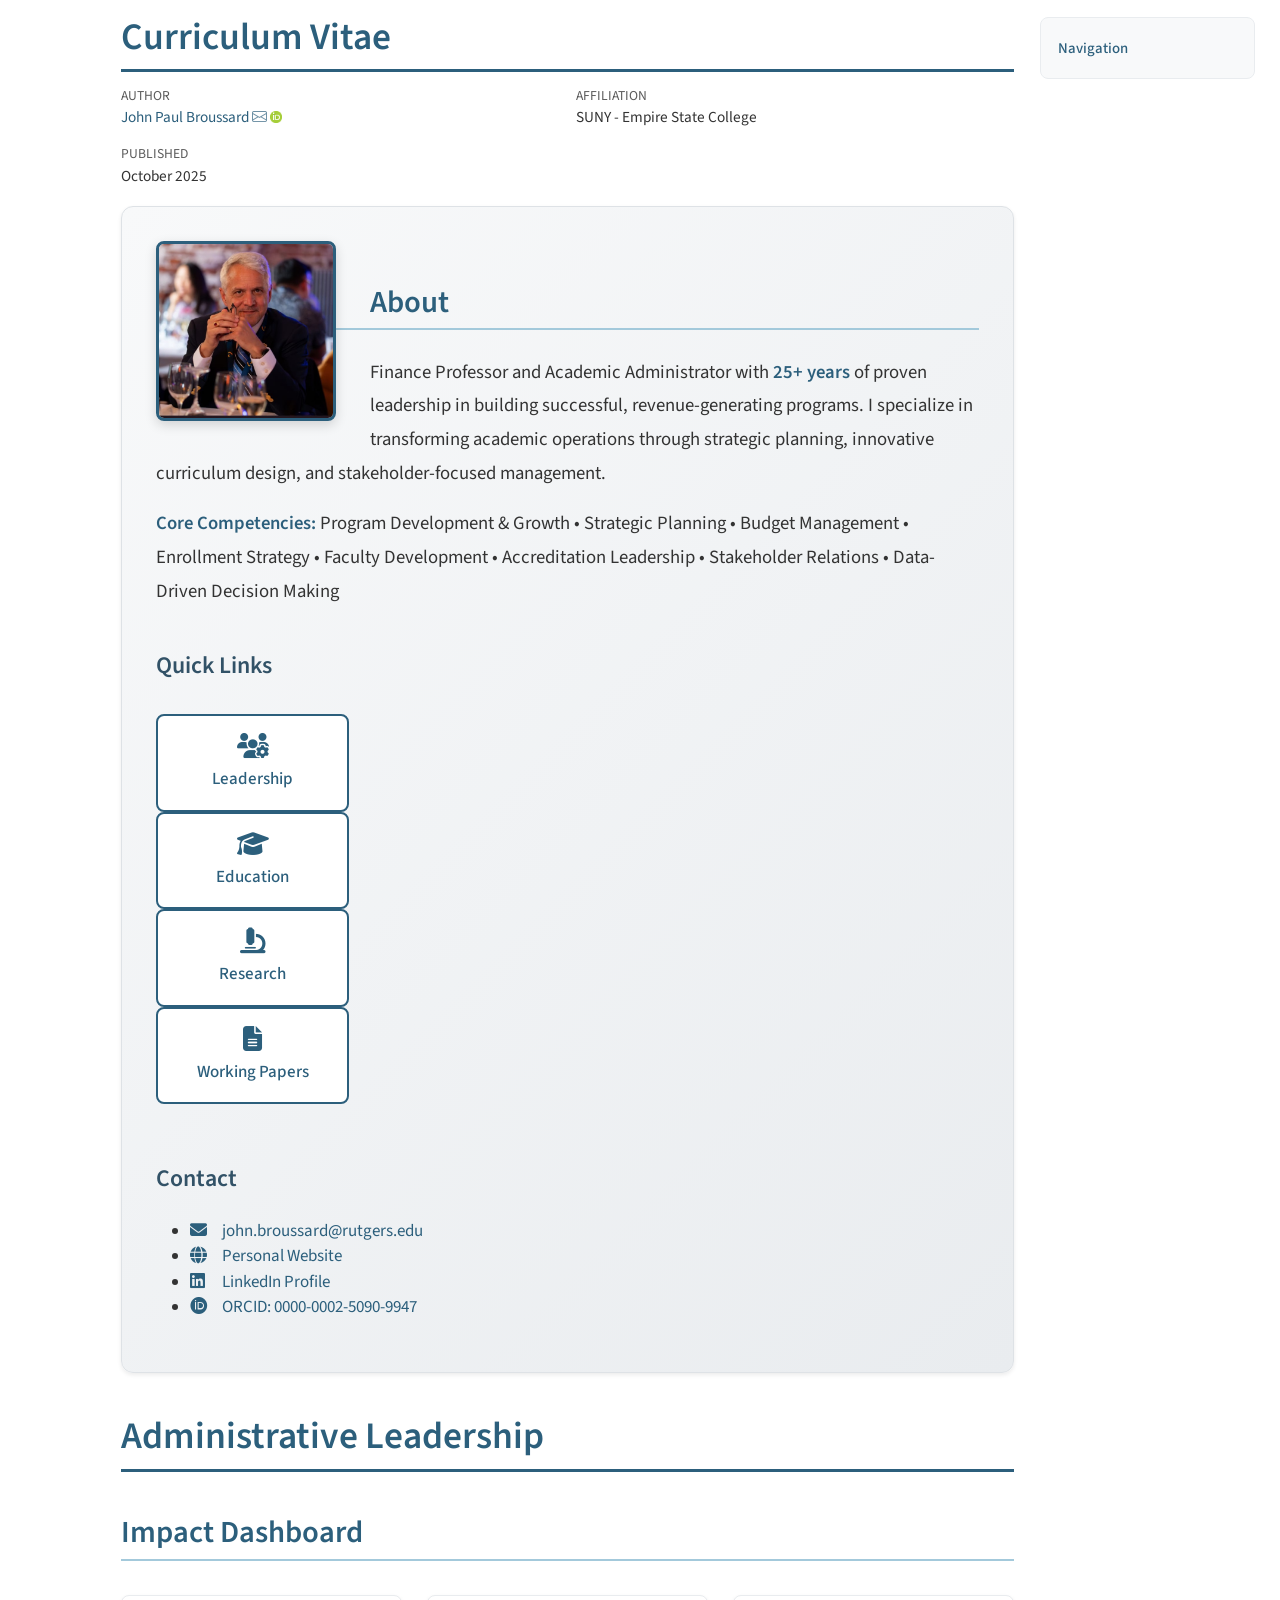
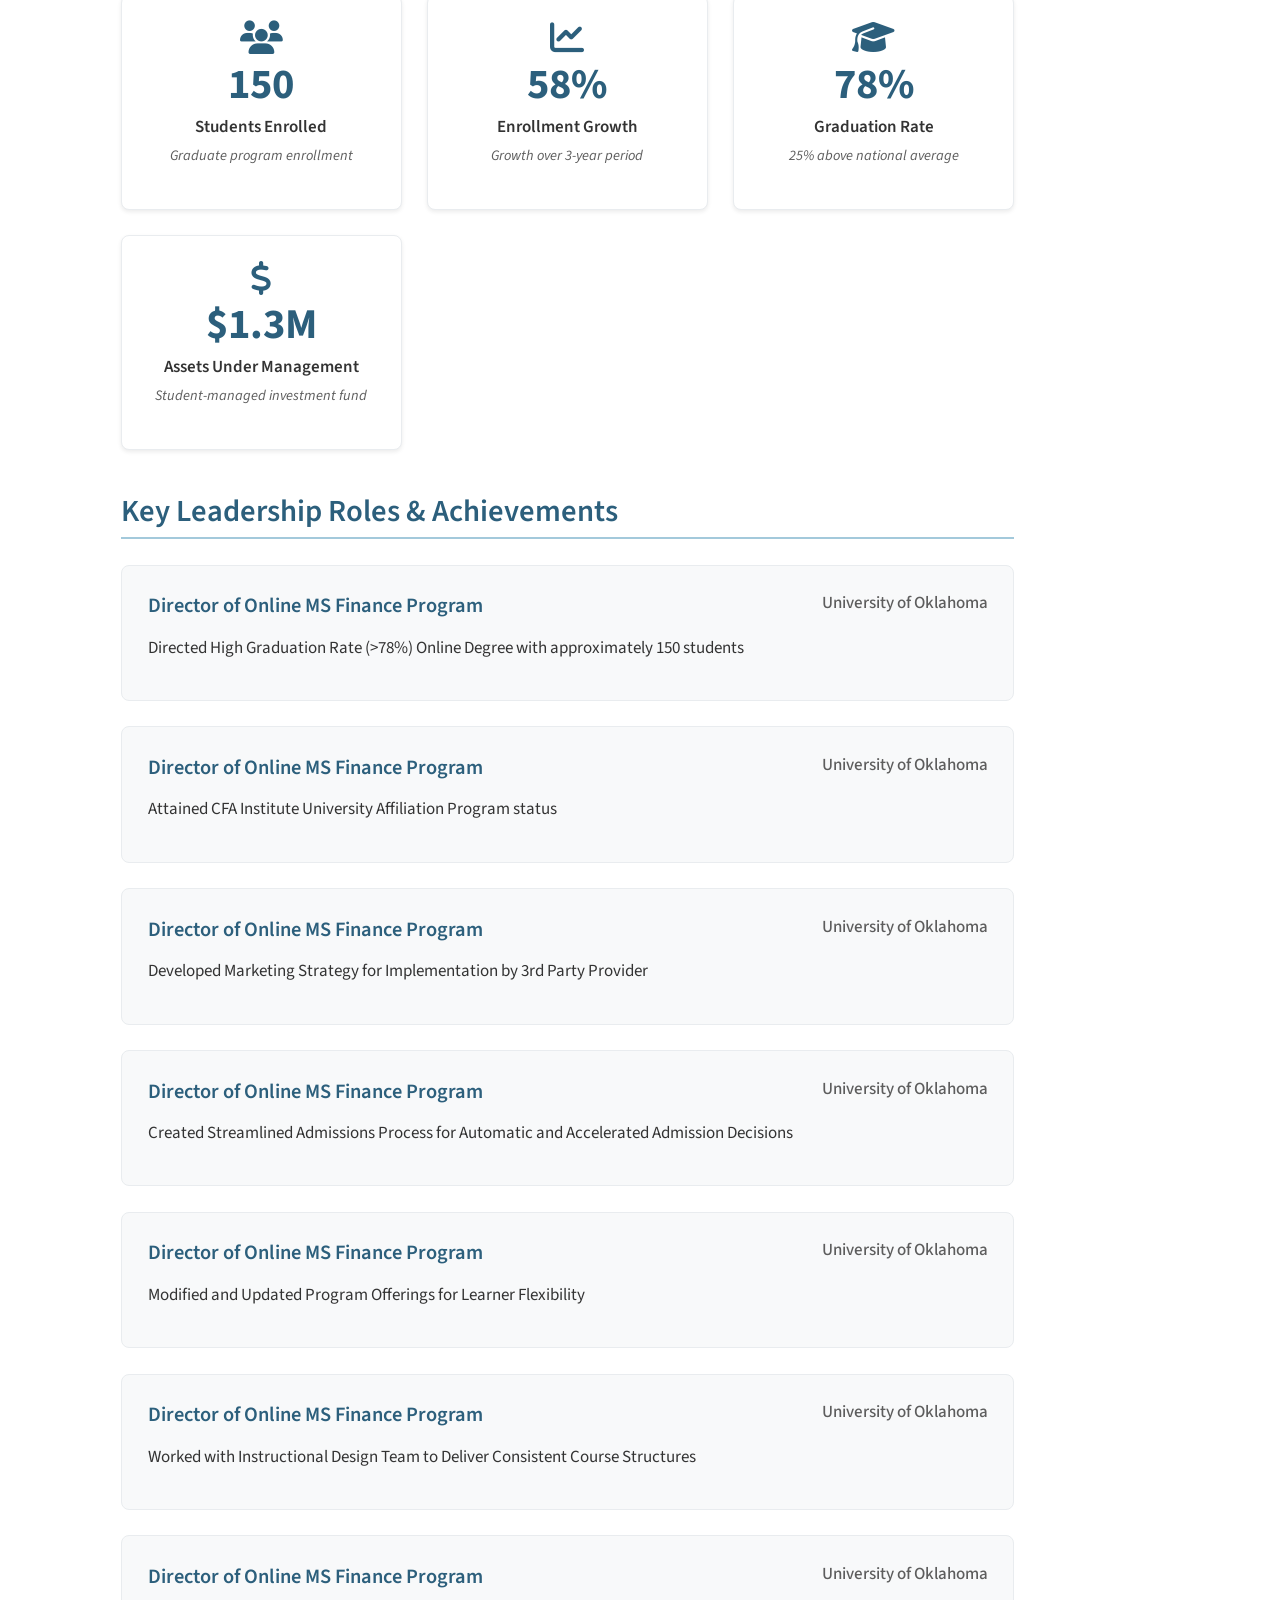
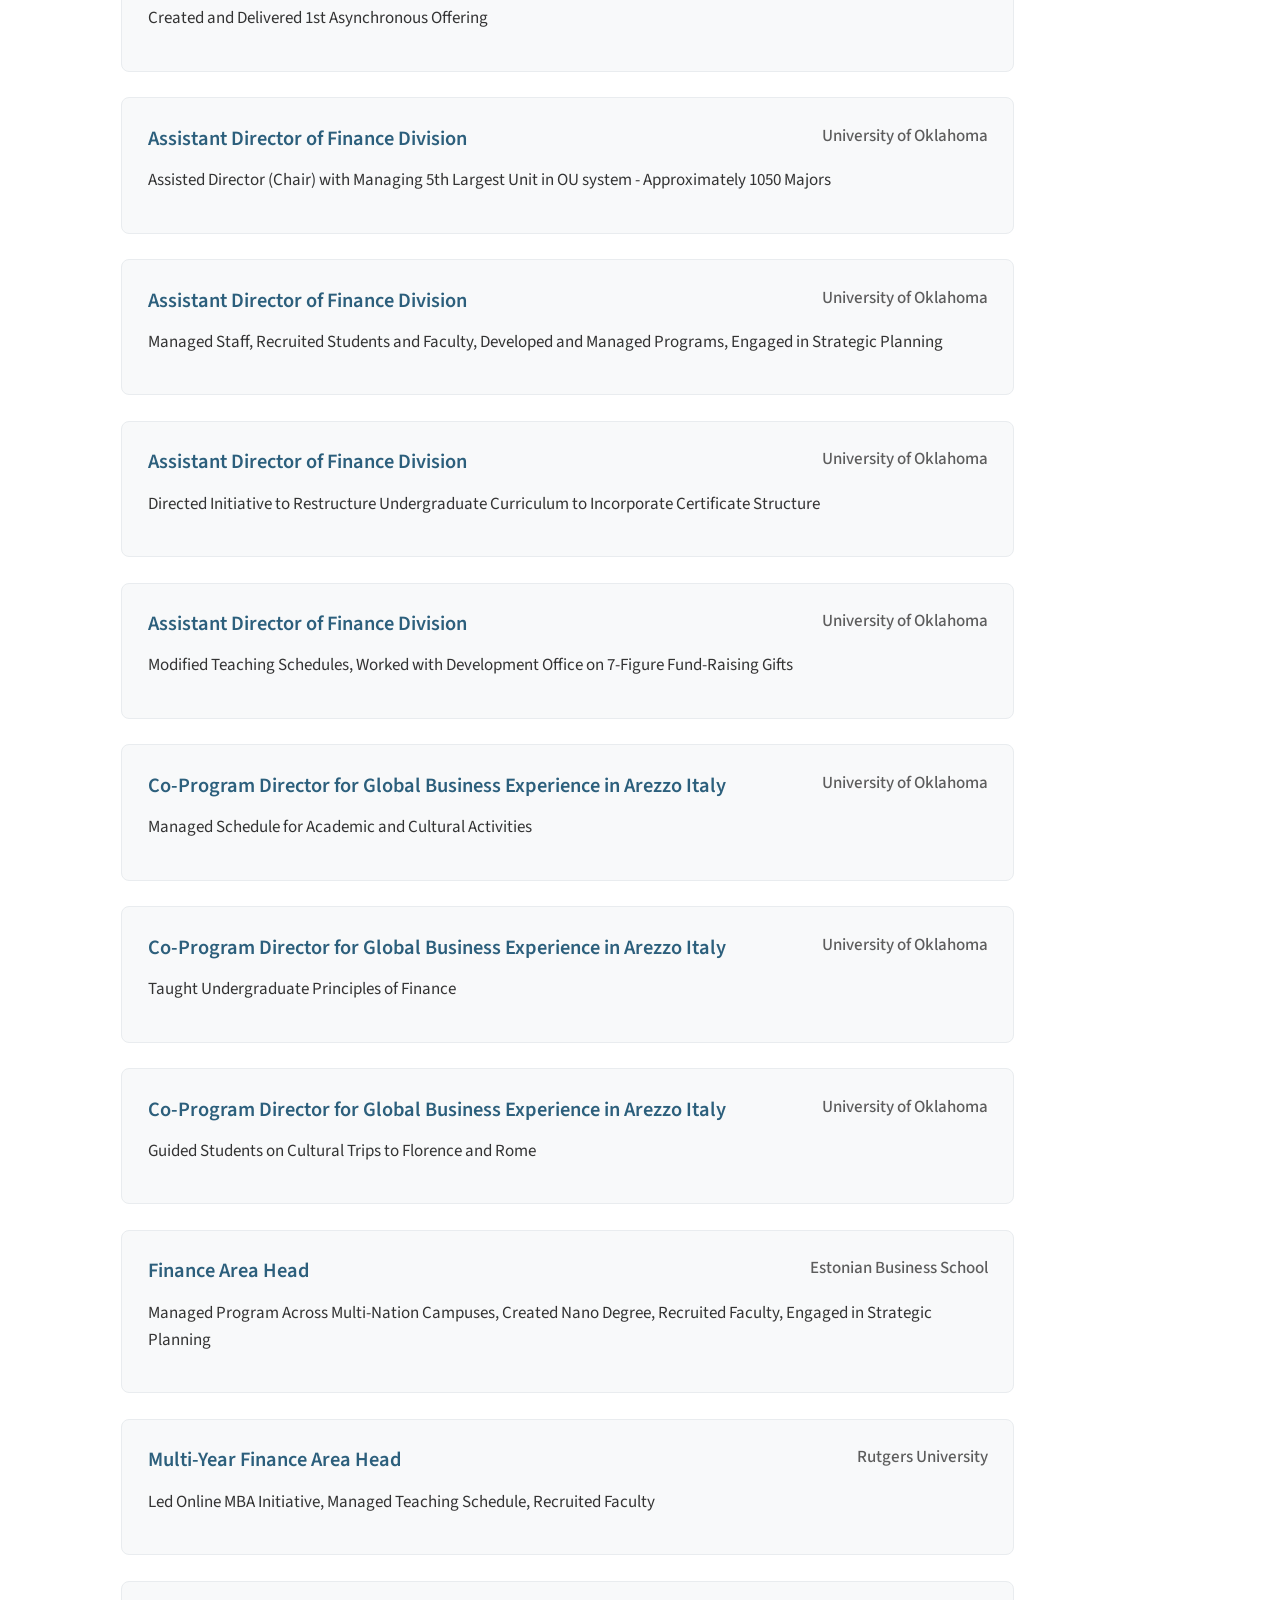
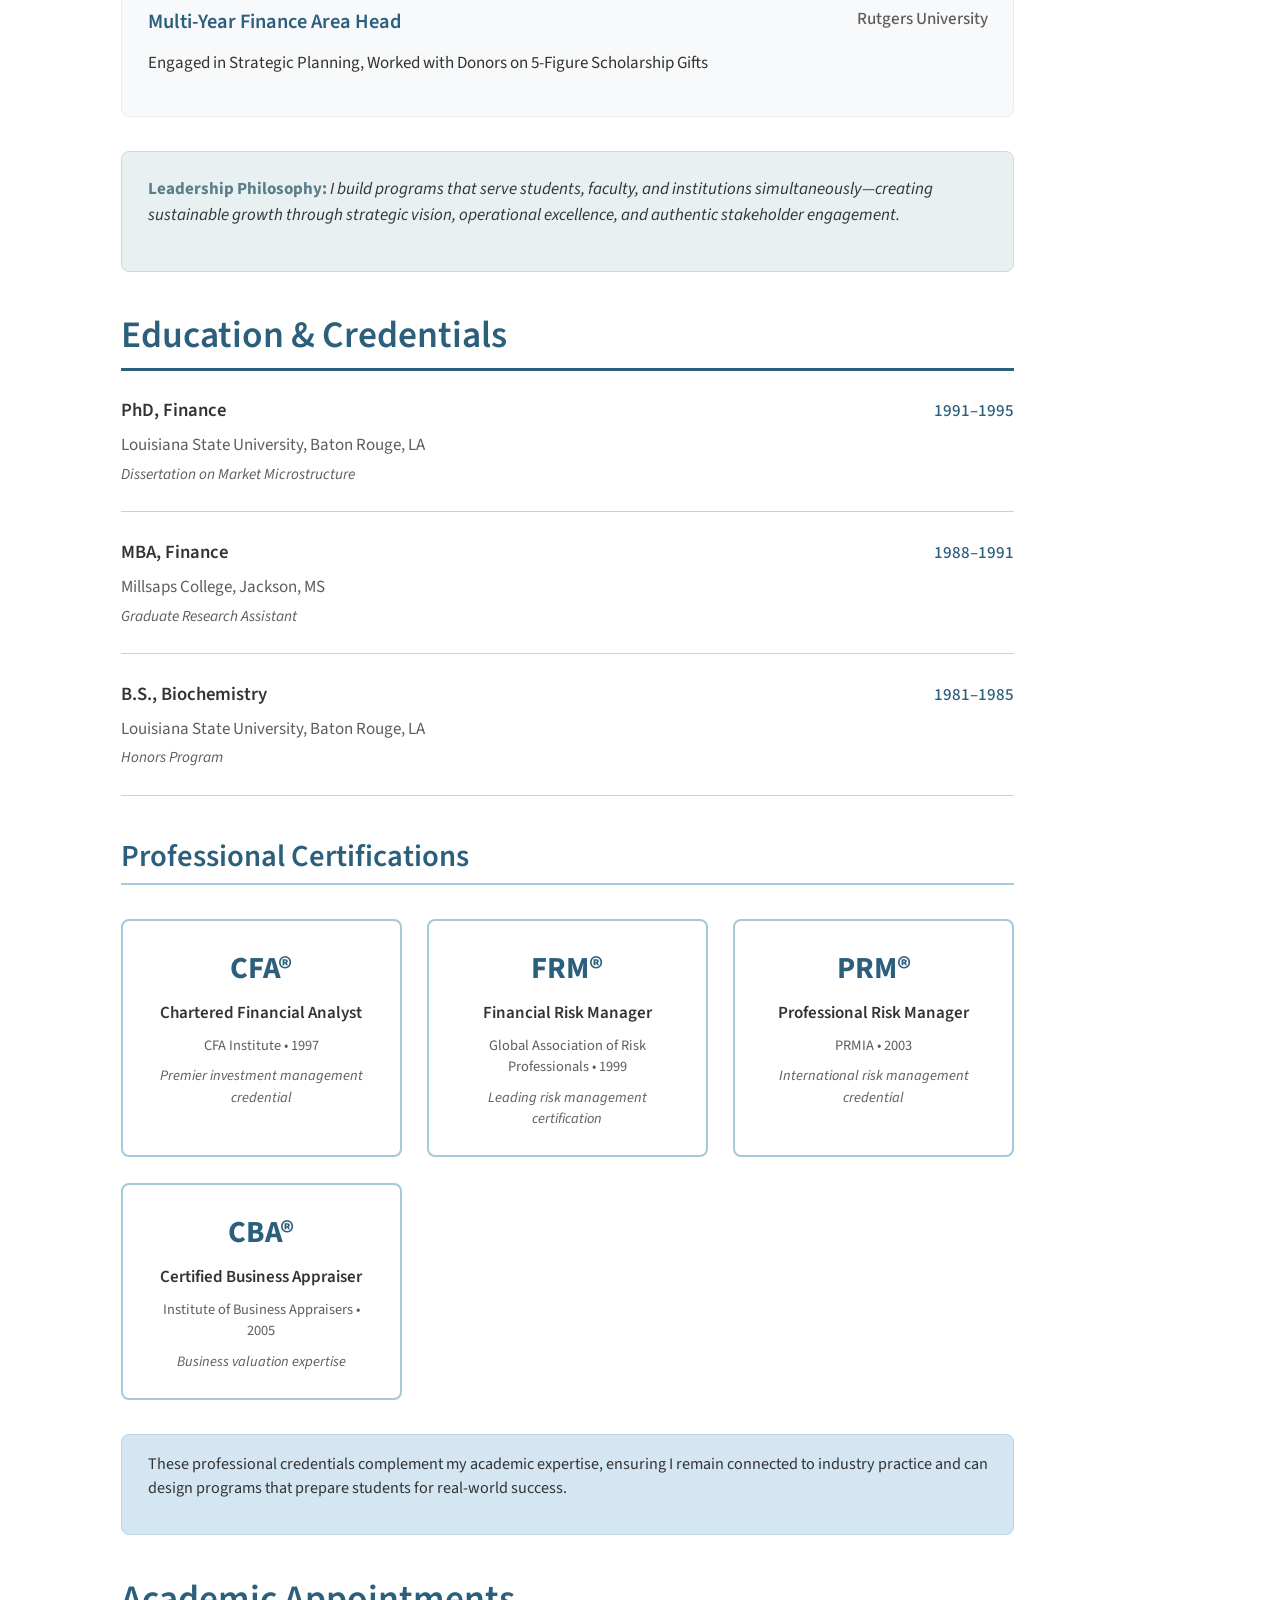
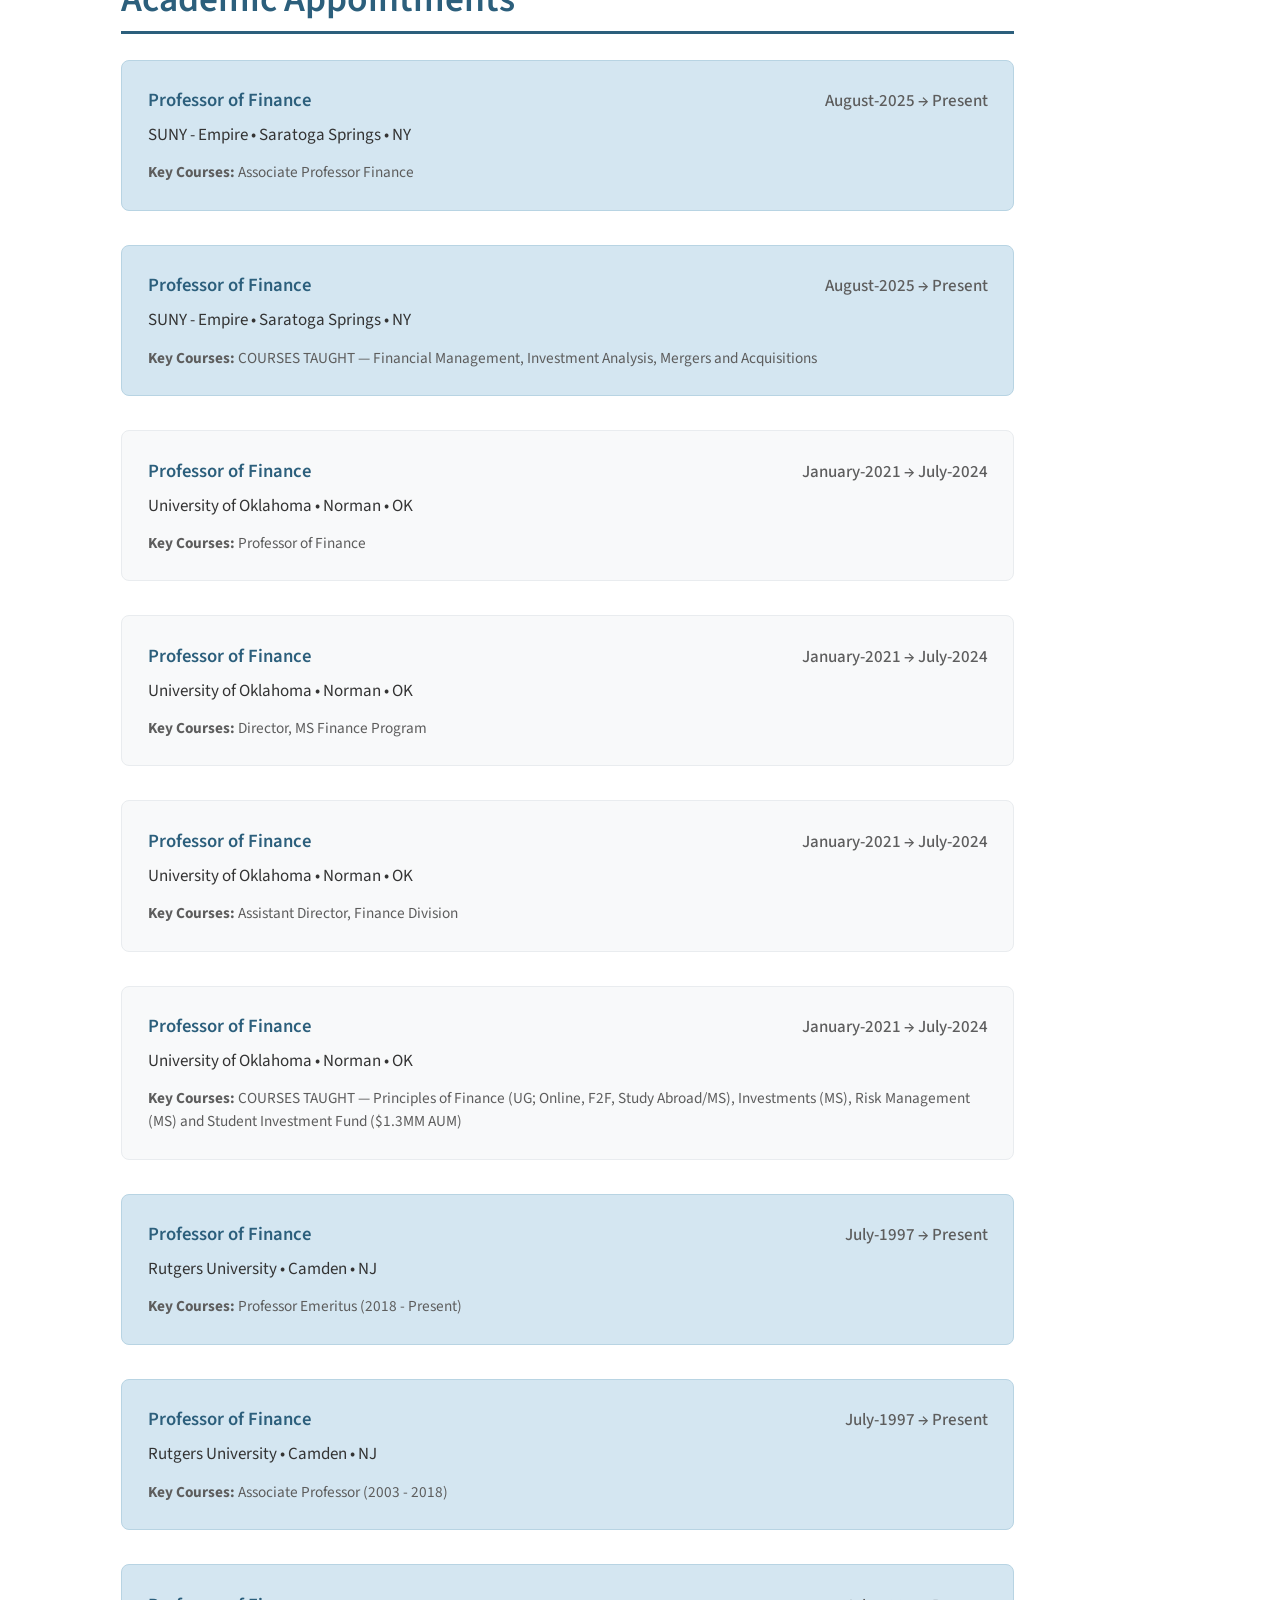
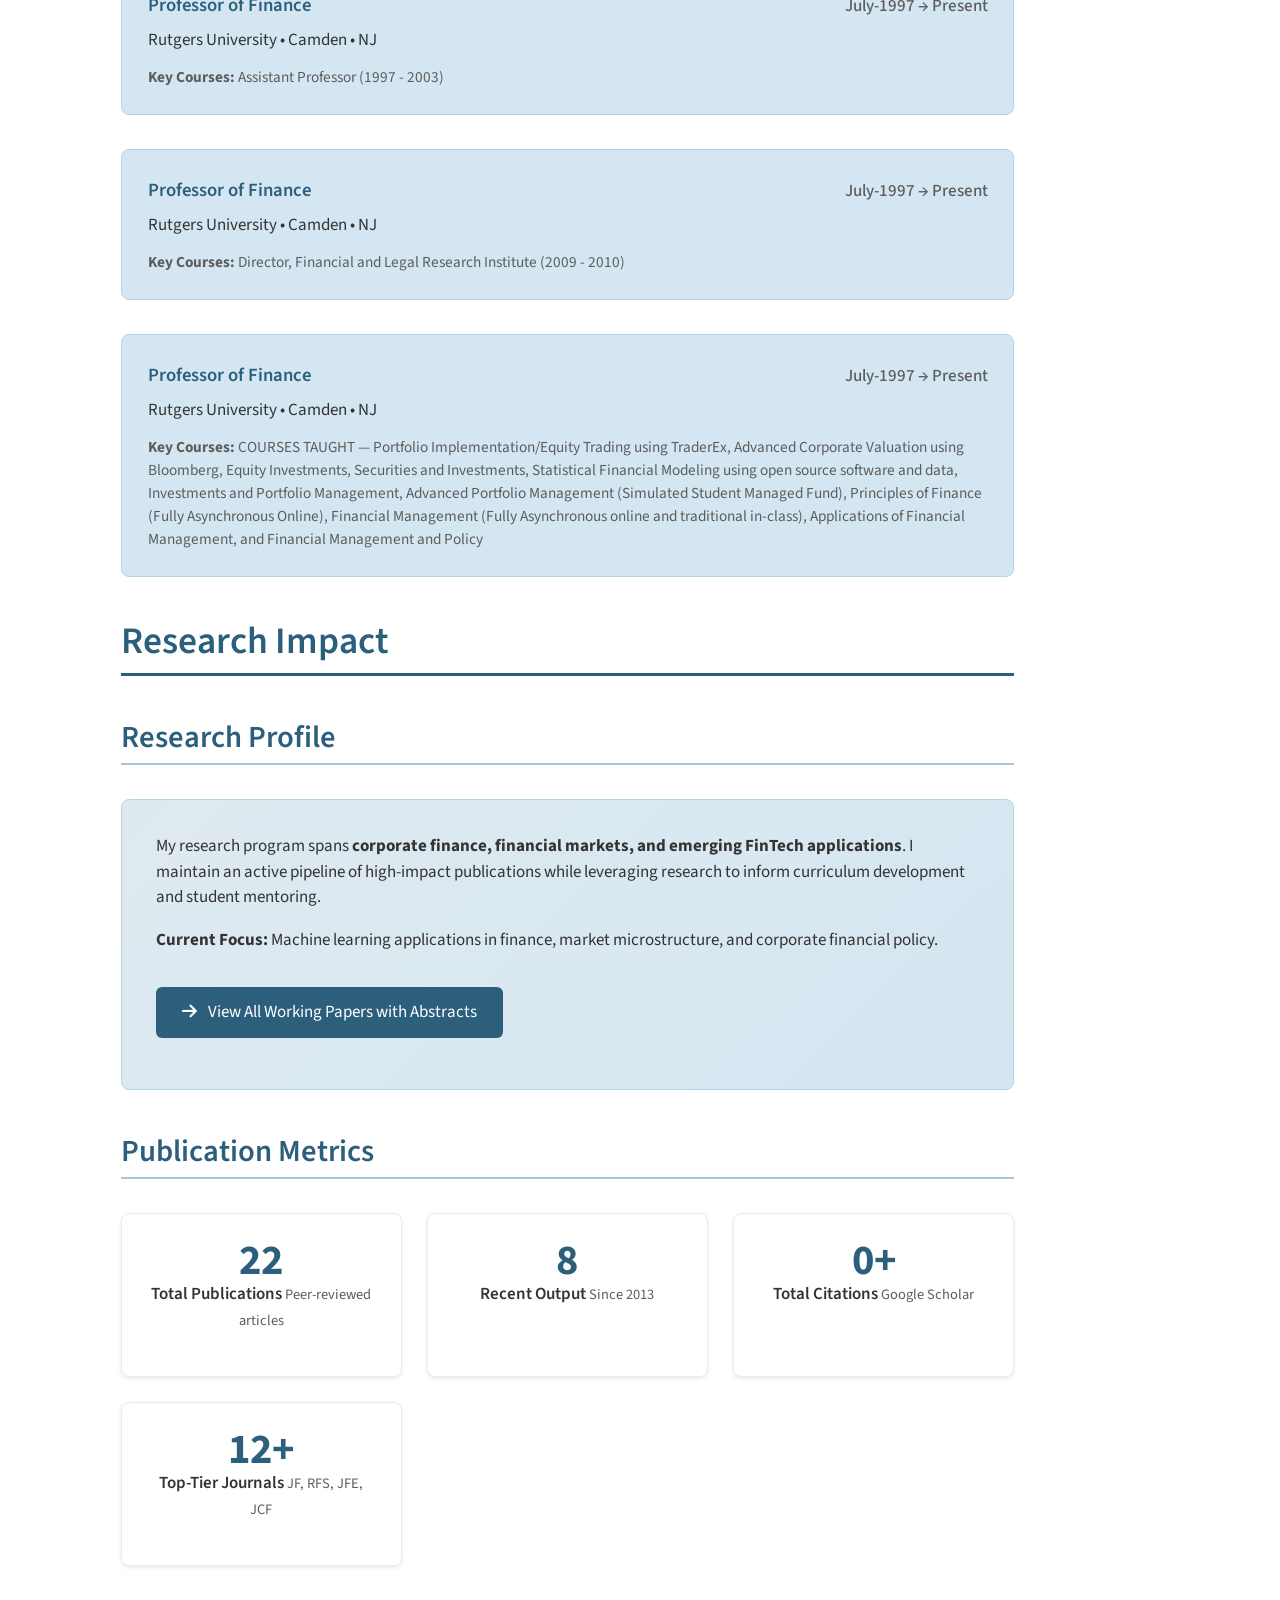
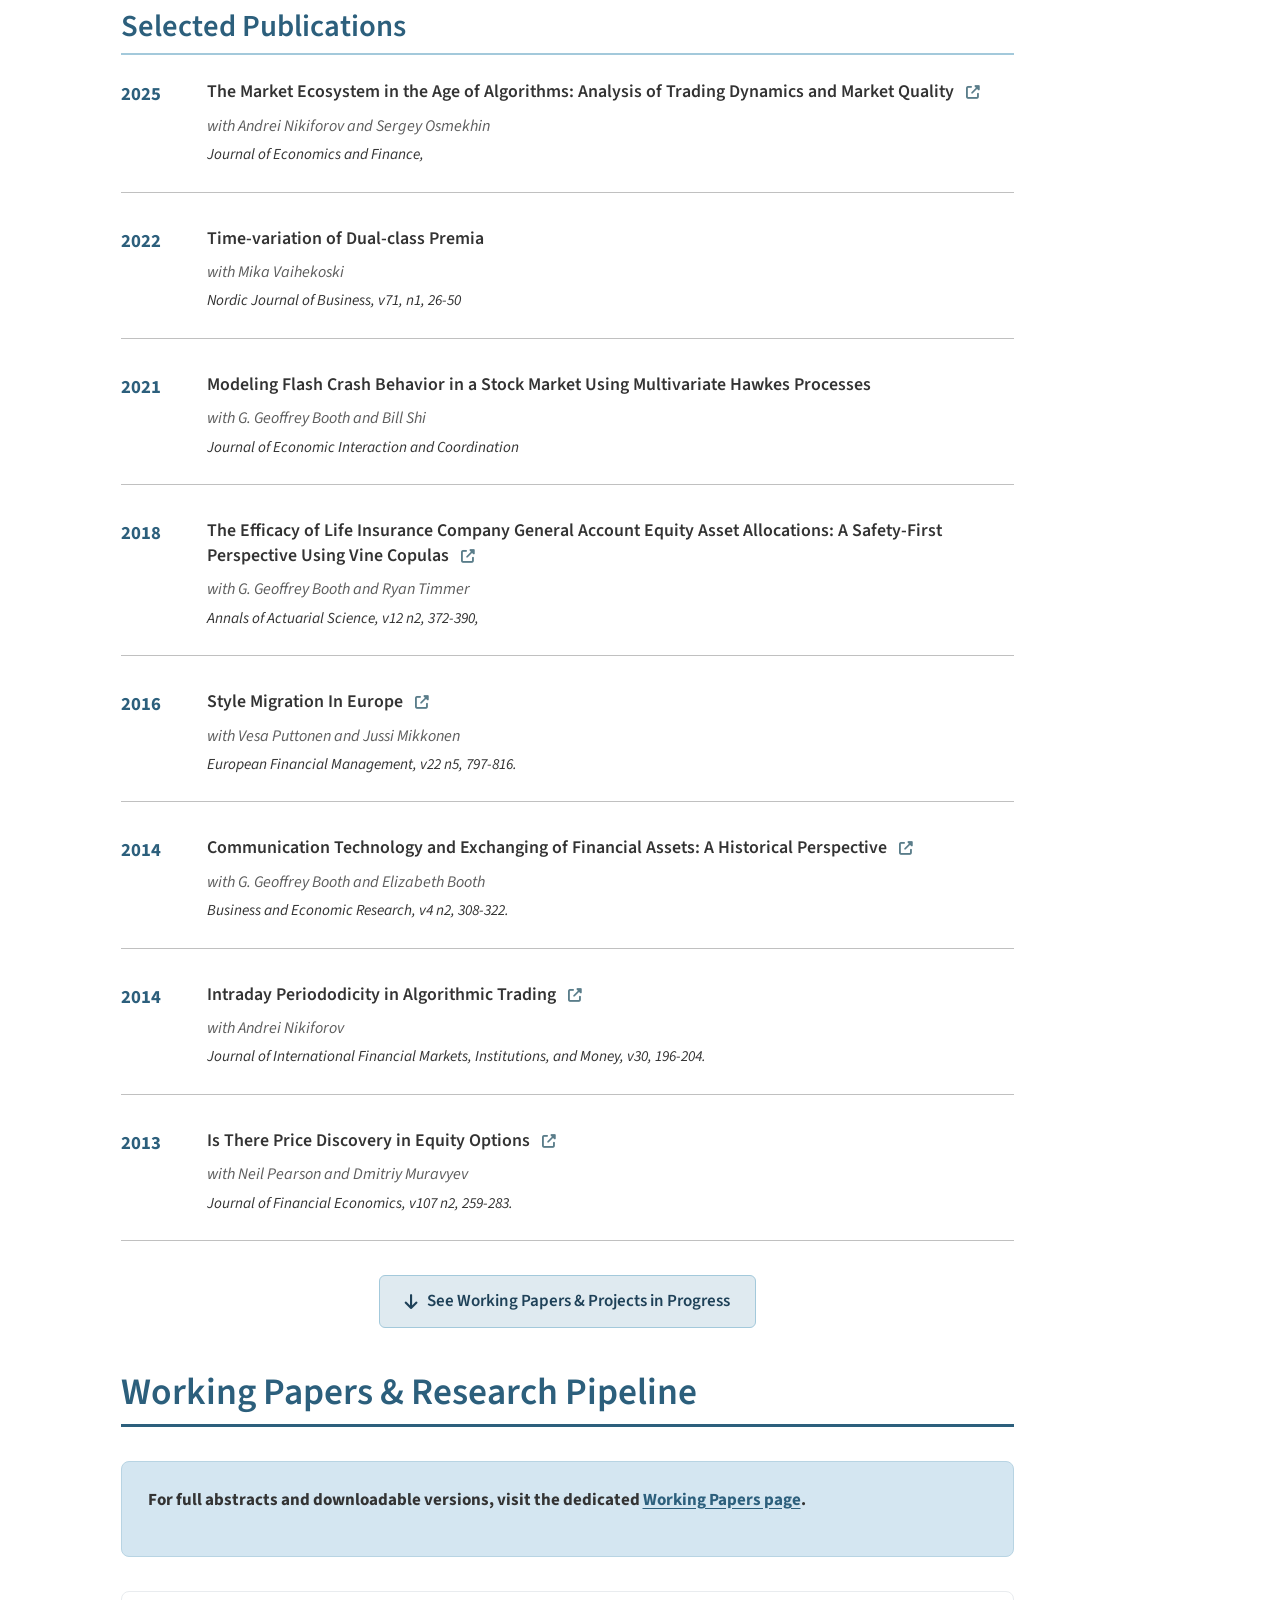
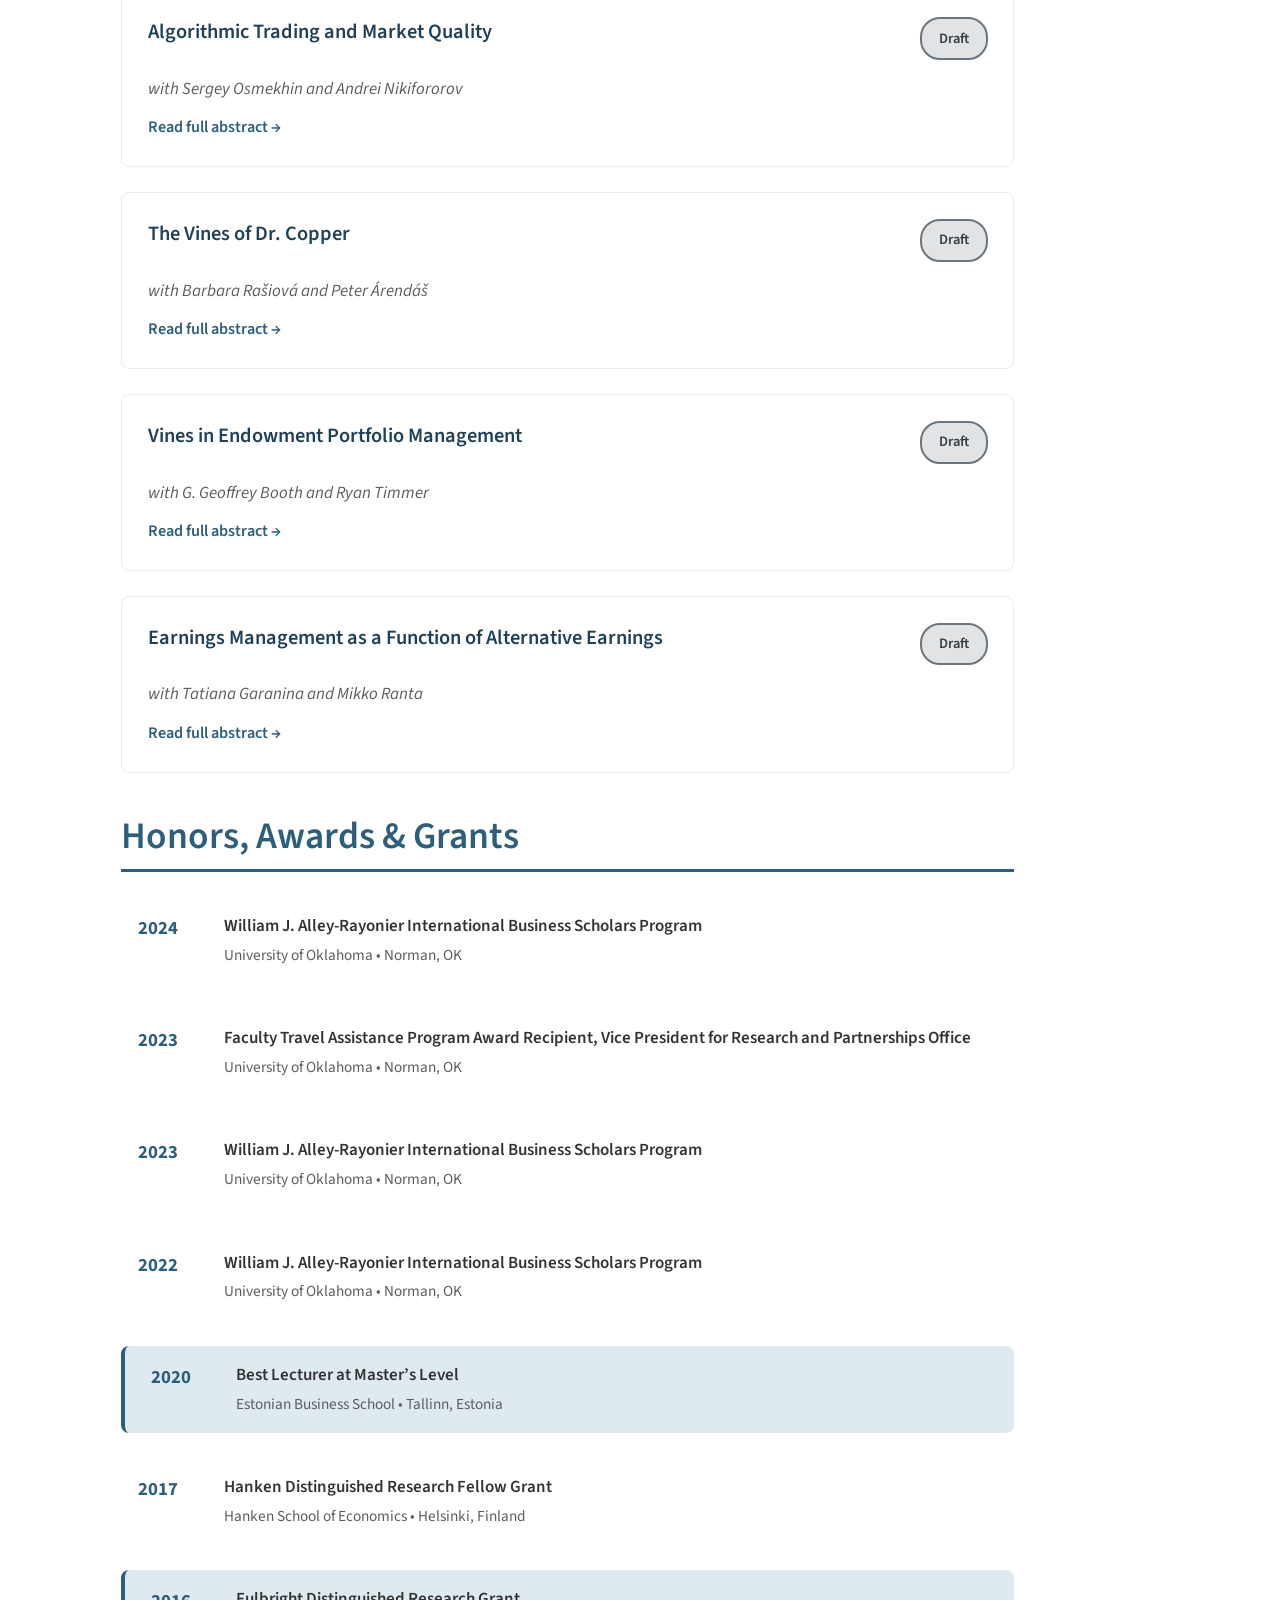
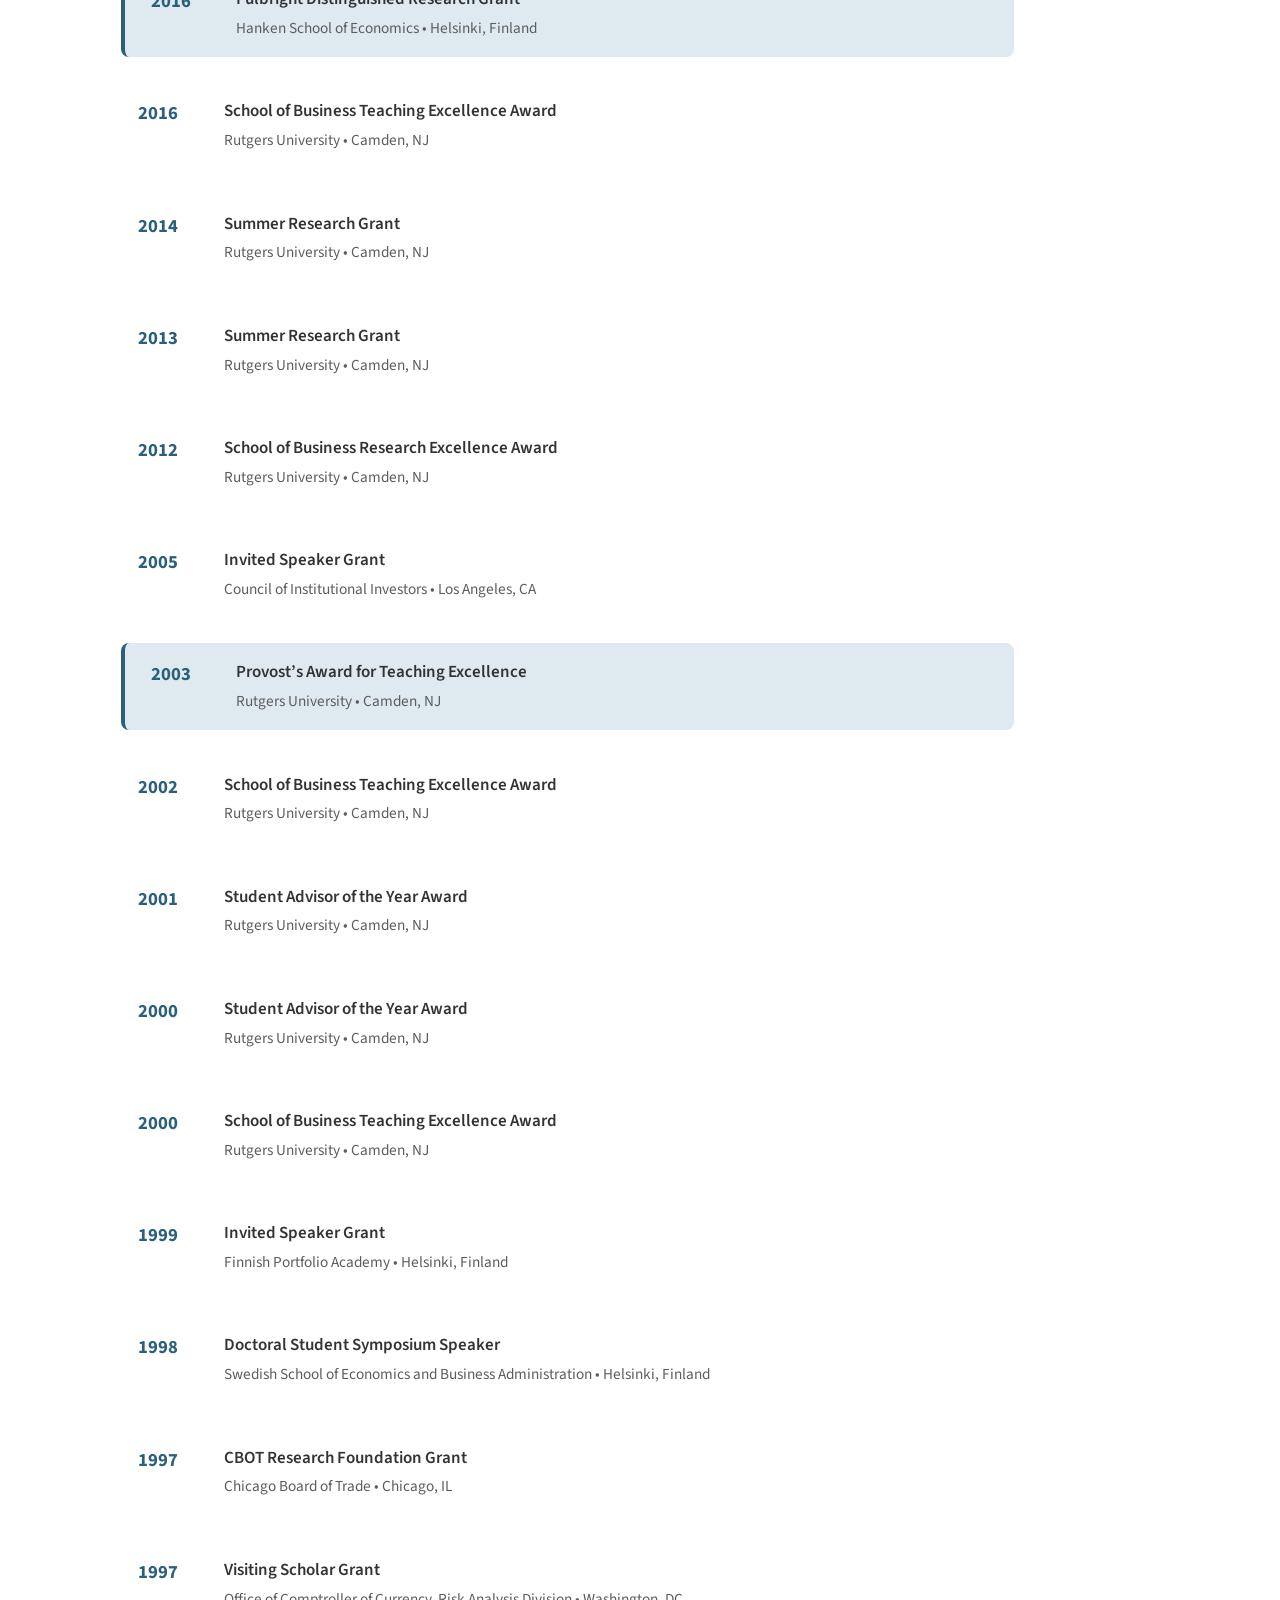
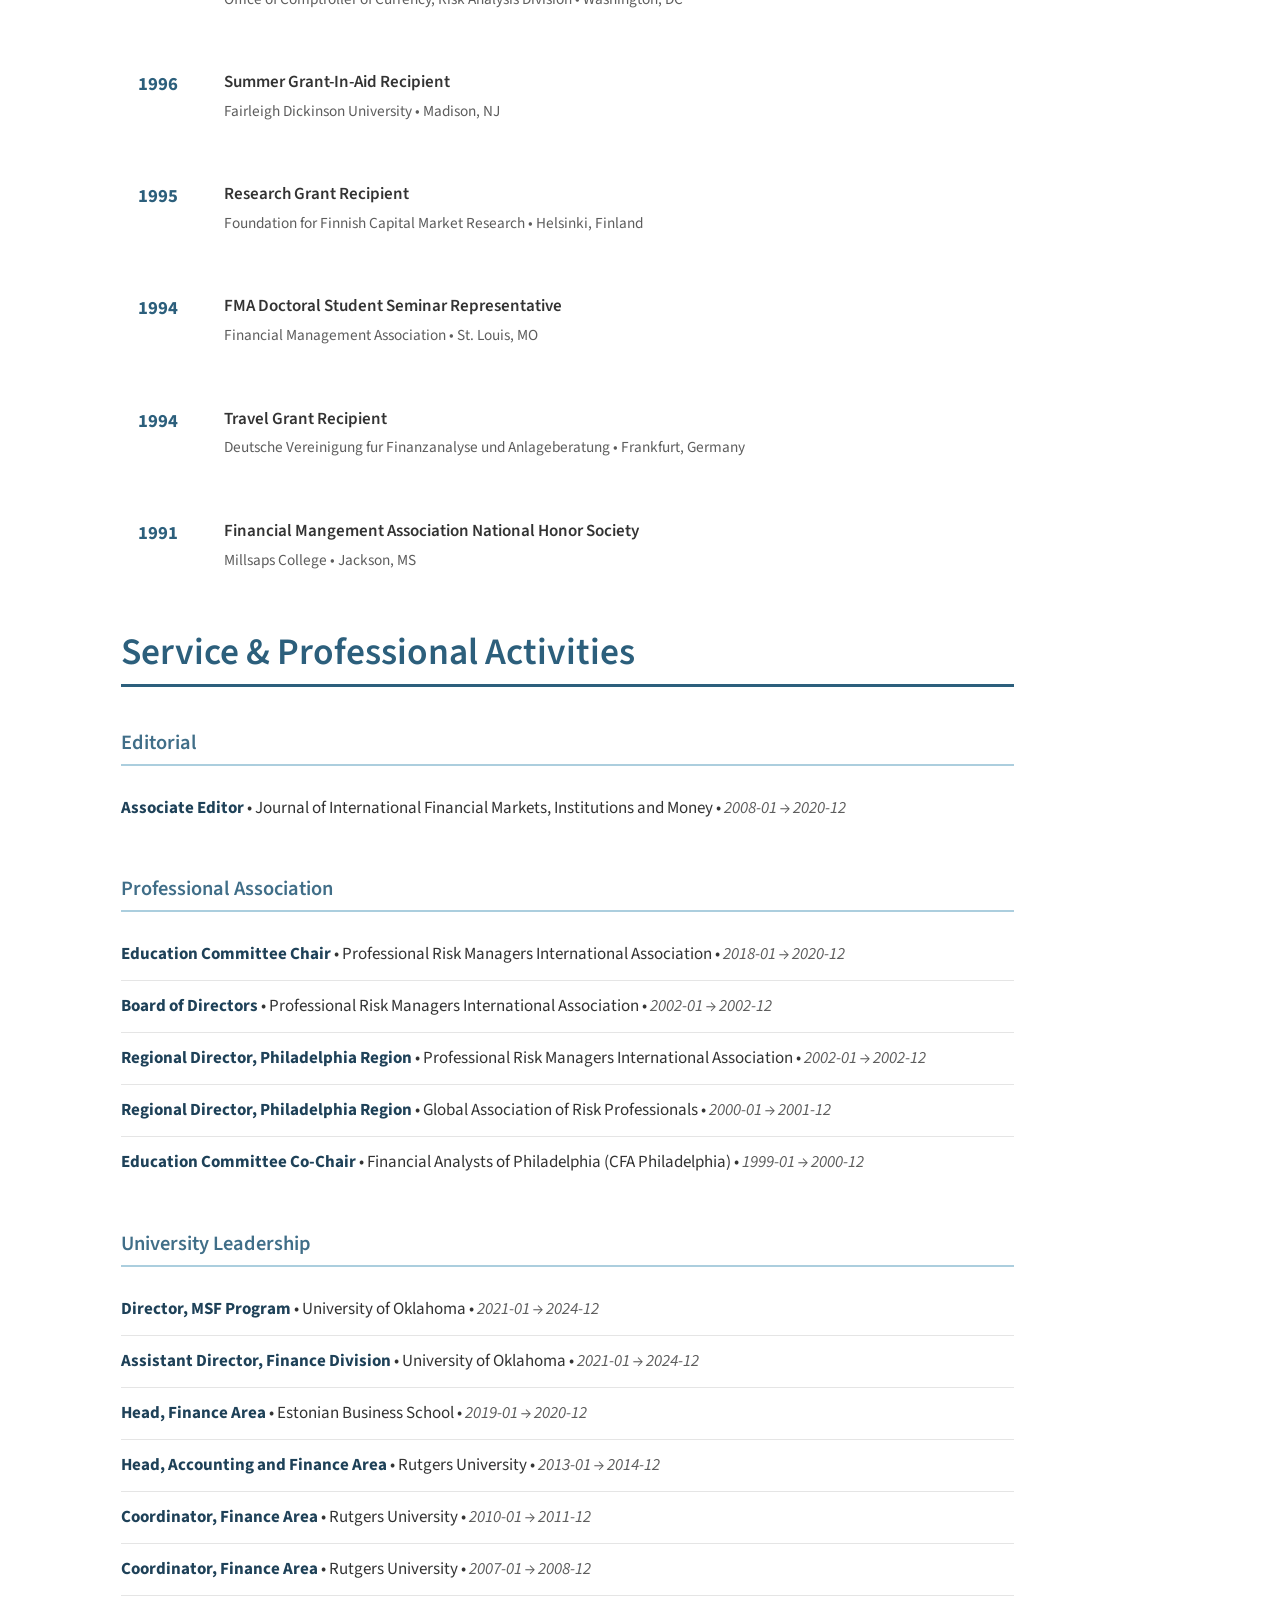
==== jpbsQuartoCV.html @ 3a2dd563 "Initial commit for jpbsQuartoCV" ====
<!DOCTYPE html>
<html xmlns="http://www.w3.org/1999/xhtml" lang="en" xml:lang="en"><head>

<meta charset="utf-8">
<meta name="generator" content="quarto-1.4.537">

<meta name="viewport" content="width=device-width, initial-scale=1.0, user-scalable=yes">

<meta name="author" content="John Paul Broussard">

<title>Curriculum Vitae</title>
<style>
code{white-space: pre-wrap;}
span.smallcaps{font-variant: small-caps;}
div.columns{display: flex; gap: min(4vw, 1.5em);}
div.column{flex: auto; overflow-x: auto;}
div.hanging-indent{margin-left: 1.5em; text-indent: -1.5em;}
ul.task-list{list-style: none;}
ul.task-list li input[type="checkbox"] {
  width: 0.8em;
  margin: 0 0.8em 0.2em -1em; /* quarto-specific, see https://github.com/quarto-dev/quarto-cli/issues/4556 */ 
  vertical-align: middle;
}
</style>


<script src="jpbsQuartoCV_files/libs/clipboard/clipboard.min.js"></script>
<script src="jpbsQuartoCV_files/libs/quarto-html/quarto.js"></script>
<script src="jpbsQuartoCV_files/libs/quarto-html/popper.min.js"></script>
<script src="jpbsQuartoCV_files/libs/quarto-html/tippy.umd.min.js"></script>
<script src="jpbsQuartoCV_files/libs/quarto-html/anchor.min.js"></script>
<link href="jpbsQuartoCV_files/libs/quarto-html/tippy.css" rel="stylesheet">
<link href="jpbsQuartoCV_files/libs/quarto-html/quarto-syntax-highlighting.css" rel="stylesheet" id="quarto-text-highlighting-styles">
<script src="jpbsQuartoCV_files/libs/bootstrap/bootstrap.min.js"></script>
<link href="jpbsQuartoCV_files/libs/bootstrap/bootstrap-icons.css" rel="stylesheet">
<link href="jpbsQuartoCV_files/libs/bootstrap/bootstrap.min.css" rel="stylesheet" id="quarto-bootstrap" data-mode="light">
<link rel="stylesheet" href="https://cdnjs.cloudflare.com/ajax/libs/font-awesome/6.4.0/css/all.min.css">


</head>

<body>

<div id="quarto-content" class="page-columns page-rows-contents page-layout-article">
<div id="quarto-margin-sidebar" class="sidebar margin-sidebar">
  <nav id="TOC" role="doc-toc" class="toc-active">
    <h2 id="toc-title">Navigation</h2>
   
  <ul class="collapse">
  <li><a href="#administrative-leadership" id="toc-administrative-leadership" class="nav-link active" data-scroll-target="#administrative-leadership">Administrative Leadership</a>
  <ul class="collapse">
  <li><a href="#impact-dashboard" id="toc-impact-dashboard" class="nav-link" data-scroll-target="#impact-dashboard">Impact Dashboard</a></li>
  <li><a href="#key-leadership-roles-achievements" id="toc-key-leadership-roles-achievements" class="nav-link" data-scroll-target="#key-leadership-roles-achievements">Key Leadership Roles &amp; Achievements</a></li>
  </ul></li>
  <li><a href="#education-credentials" id="toc-education-credentials" class="nav-link" data-scroll-target="#education-credentials">Education &amp; Credentials</a>
  <ul class="collapse">
  <li><a href="#professional-certifications" id="toc-professional-certifications" class="nav-link" data-scroll-target="#professional-certifications">Professional Certifications</a></li>
  </ul></li>
  <li><a href="#academic-appointments" id="toc-academic-appointments" class="nav-link" data-scroll-target="#academic-appointments">Academic Appointments</a></li>
  <li><a href="#research-impact" id="toc-research-impact" class="nav-link" data-scroll-target="#research-impact">Research Impact</a>
  <ul class="collapse">
  <li><a href="#research-profile" id="toc-research-profile" class="nav-link" data-scroll-target="#research-profile">Research Profile</a></li>
  <li><a href="#publication-metrics" id="toc-publication-metrics" class="nav-link" data-scroll-target="#publication-metrics">Publication Metrics</a></li>
  <li><a href="#selected-publications" id="toc-selected-publications" class="nav-link" data-scroll-target="#selected-publications">Selected Publications</a></li>
  </ul></li>
  <li><a href="#working-papers" id="toc-working-papers" class="nav-link" data-scroll-target="#working-papers">Working Papers &amp; Research Pipeline</a></li>
  <li><a href="#honors-awards-grants" id="toc-honors-awards-grants" class="nav-link" data-scroll-target="#honors-awards-grants">Honors, Awards &amp; Grants</a></li>
  <li><a href="#service-professional-activities" id="toc-service-professional-activities" class="nav-link" data-scroll-target="#service-professional-activities">Service &amp; Professional Activities</a></li>
  <li><a href="#references" id="toc-references" class="nav-link" data-scroll-target="#references">References</a></li>
  </ul>
</nav>
</div>
<main class="content" id="quarto-document-content">

<header id="title-block-header" class="quarto-title-block default">
<div class="quarto-title">
<h1 class="title">Curriculum Vitae</h1>
</div>


<div class="quarto-title-meta-author">
  <div class="quarto-title-meta-heading">Author</div>
  <div class="quarto-title-meta-heading">Affiliation</div>
  
    <div class="quarto-title-meta-contents">
    <p class="author"><a href="https://tinyurl.com/c3wdneyp">John Paul Broussard</a> <a href="mailto:john.broussard@rutgers.edu" class="quarto-title-author-email"><i class="bi bi-envelope"></i></a> <a href="https://orcid.org/0000-0002-5090-9947" class="quarto-title-author-orcid"> <img src="[data-uri]"></a></p>
  </div>
  <div class="quarto-title-meta-contents">
        <p class="affiliation">
            SUNY - Empire State College
          </p>
      </div>
  </div>

<div class="quarto-title-meta">

      
    <div>
    <div class="quarto-title-meta-heading">Published</div>
    <div class="quarto-title-meta-contents">
      <p class="date">October 2025</p>
    </div>
  </div>
  
    
  </div>
  


</header>


<div class="hero-section">
<p><img src="jaafGalaPic.jpg" class="profile-photo" alt="John Paul Broussard"></p>
<section id="about" class="level2 unnumbered">
<h2 class="unnumbered anchored" data-anchor-id="about">About</h2>
<div class="profile-summary">
<p>Finance Professor and Academic Administrator with <strong>25+ years</strong> of proven leadership in building successful, revenue-generating programs. I specialize in transforming academic operations through strategic planning, innovative curriculum design, and stakeholder-focused management.</p>
<p><strong>Core Competencies:</strong> Program Development &amp; Growth • Strategic Planning • Budget Management • Enrollment Strategy • Faculty Development • Accreditation Leadership • Stakeholder Relations • Data-Driven Decision Making</p>
</div>
<section id="quick-links" class="level3 unnumbered">
<h3 class="unnumbered anchored" data-anchor-id="quick-links">Quick Links</h3>
<div class="quick-links">
<p><a href="#administrative-leadership" class="nav-btn"><i class="fas fa-users-cog"></i> Leadership</a> <a href="#education-credentials" class="nav-btn"><i class="fas fa-graduation-cap"></i> Education</a> <a href="#research-impact" class="nav-btn"><i class="fas fa-microscope"></i> Research</a> <a href="papers.html" class="nav-btn"><i class="fas fa-file-alt"></i> Working Papers</a></p>
</div>
</section>
<section id="contact" class="level3 unnumbered">
<h3 class="unnumbered anchored" data-anchor-id="contact">Contact</h3>
<div class="contact-grid">
<ul>
<li><i class="fas fa-envelope"></i> <a href="mailto:john.broussard@rutgers.edu">john.broussard@rutgers.edu</a></li>
<li><i class="fas fa-globe"></i> <a href="https://tinyurl.com/c3wdneyp">Personal Website</a></li>
<li><i class="fab fa-linkedin"></i> <a href="https://tinyurl.com/5bfex8hv">LinkedIn Profile</a></li>
<li><i class="fab fa-orcid"></i> <a href="https://orcid.org/0000-0002-5090-9947">ORCID: 0000-0002-5090-9947</a></li>
</ul>
</div>
</section>
</section>
</div>
<section id="administrative-leadership" class="level1">
<h1>Administrative Leadership</h1>
<section id="impact-dashboard" class="level2">
<h2 class="anchored" data-anchor-id="impact-dashboard">Impact Dashboard</h2>
<div class="metrics-grid">
<div class="metric-card">
<p><i class="fas fa-users metric-icon"></i> <span class="metric-value">150</span> <span class="metric-label">Students Enrolled</span> <span class="metric-context">Graduate program enrollment</span></p>
</div>
<div class="metric-card">
<p><i class="fas fa-chart-line metric-icon"></i> <span class="metric-value">58%</span> <span class="metric-label">Enrollment Growth</span> <span class="metric-context">Growth over 3-year period</span></p>
</div>
<div class="metric-card">
<p><i class="fas fa-graduation-cap metric-icon"></i> <span class="metric-value">78%</span> <span class="metric-label">Graduation Rate</span> <span class="metric-context">25% above national average</span></p>
</div>
<div class="metric-card">
<p><i class="fas fa-dollar-sign metric-icon"></i> <span class="metric-value">$1.3M</span> <span class="metric-label">Assets Under Management</span> <span class="metric-context">Student-managed investment fund</span></p>
</div>
</div>
</section>
<section id="key-leadership-roles-achievements" class="level2">
<h2 class="anchored" data-anchor-id="key-leadership-roles-achievements">Key Leadership Roles &amp; Achievements</h2>
<div class="admin-role">
<div class="role-header">
<strong class="role-title">Director of Online MS Finance Program</strong><span class="institution">University of Oklahoma</span>
</div>
<div class="role-detail">
Directed High Graduation Rate (&gt;78%) Online Degree with approximately 150 students
</div>
</div>
<div class="admin-role">
<div class="role-header">
<strong class="role-title">Director of Online MS Finance Program</strong><span class="institution">University of Oklahoma</span>
</div>
<div class="role-detail">
Attained CFA Institute University Affiliation Program status
</div>
</div>
<div class="admin-role">
<div class="role-header">
<strong class="role-title">Director of Online MS Finance Program</strong><span class="institution">University of Oklahoma</span>
</div>
<div class="role-detail">
Developed Marketing Strategy for Implementation by 3rd Party Provider
</div>
</div>
<div class="admin-role">
<div class="role-header">
<strong class="role-title">Director of Online MS Finance Program</strong><span class="institution">University of Oklahoma</span>
</div>
<div class="role-detail">
Created Streamlined Admissions Process for Automatic and Accelerated Admission Decisions
</div>
</div>
<div class="admin-role">
<div class="role-header">
<strong class="role-title">Director of Online MS Finance Program</strong><span class="institution">University of Oklahoma</span>
</div>
<div class="role-detail">
Modified and Updated Program Offerings for Learner Flexibility
</div>
</div>
<div class="admin-role">
<div class="role-header">
<strong class="role-title">Director of Online MS Finance Program</strong><span class="institution">University of Oklahoma</span>
</div>
<div class="role-detail">
Worked with Instructional Design Team to Deliver Consistent Course Structures
</div>
</div>
<div class="admin-role">
<div class="role-header">
<strong class="role-title">Director of Online MS Finance Program</strong><span class="institution">University of Oklahoma</span>
</div>
<div class="role-detail">
Created and Delivered 1st Asynchronous Offering
</div>
</div>
<div class="admin-role">
<div class="role-header">
<strong class="role-title">Assistant Director of Finance Division</strong><span class="institution">University of Oklahoma</span>
</div>
<div class="role-detail">
Assisted Director (Chair) with Managing 5th Largest Unit in OU system - Approximately 1050 Majors
</div>
</div>
<div class="admin-role">
<div class="role-header">
<strong class="role-title">Assistant Director of Finance Division</strong><span class="institution">University of Oklahoma</span>
</div>
<div class="role-detail">
Managed Staff, Recruited Students and Faculty, Developed and Managed Programs, Engaged in Strategic Planning
</div>
</div>
<div class="admin-role">
<div class="role-header">
<strong class="role-title">Assistant Director of Finance Division</strong><span class="institution">University of Oklahoma</span>
</div>
<div class="role-detail">
Directed Initiative to Restructure Undergraduate Curriculum to Incorporate Certificate Structure
</div>
</div>
<div class="admin-role">
<div class="role-header">
<strong class="role-title">Assistant Director of Finance Division</strong><span class="institution">University of Oklahoma</span>
</div>
<div class="role-detail">
Modified Teaching Schedules, Worked with Development Office on 7-Figure Fund-Raising Gifts
</div>
</div>
<div class="admin-role">
<div class="role-header">
<strong class="role-title">Co-Program Director for Global Business Experience in Arezzo Italy</strong><span class="institution">University of Oklahoma</span>
</div>
<div class="role-detail">
Managed Schedule for Academic and Cultural Activities
</div>
</div>
<div class="admin-role">
<div class="role-header">
<strong class="role-title">Co-Program Director for Global Business Experience in Arezzo Italy</strong><span class="institution">University of Oklahoma</span>
</div>
<div class="role-detail">
Taught Undergraduate Principles of Finance
</div>
</div>
<div class="admin-role">
<div class="role-header">
<strong class="role-title">Co-Program Director for Global Business Experience in Arezzo Italy</strong><span class="institution">University of Oklahoma</span>
</div>
<div class="role-detail">
Guided Students on Cultural Trips to Florence and Rome
</div>
</div>
<div class="admin-role">
<div class="role-header">
<strong class="role-title">Finance Area Head</strong><span class="institution">Estonian Business School</span>
</div>
<div class="role-detail">
Managed Program Across Multi-Nation Campuses, Created Nano Degree, Recruited Faculty, Engaged in Strategic Planning
</div>
</div>
<div class="admin-role">
<div class="role-header">
<strong class="role-title">Multi-Year Finance Area Head</strong><span class="institution">Rutgers University</span>
</div>
<div class="role-detail">
Led Online MBA Initiative, Managed Teaching Schedule, Recruited Faculty
</div>
</div>
<div class="admin-role">
<div class="role-header">
<strong class="role-title">Multi-Year Finance Area Head</strong><span class="institution">Rutgers University</span>
</div>
<div class="role-detail">
Engaged in Strategic Planning, Worked with Donors on 5-Figure Scholarship Gifts
</div>
</div>
<div class="section-highlight">
<p><strong>Leadership Philosophy:</strong> I build programs that serve students, faculty, and institutions simultaneously—creating sustainable growth through strategic vision, operational excellence, and authentic stakeholder engagement.</p>
</div>
</section>
</section>
<section id="education-credentials" class="level1">
<h1>Education &amp; Credentials</h1>
<div class="education-entry">
<div class="degree-header">
<span class="degree-name">PhD, Finance</span><span class="years">1991–1995</span>
</div>
<div class="institution-name">
Louisiana State University, Baton Rouge, LA
</div>
<div class="distinction">
Dissertation on Market Microstructure
</div>
</div>
<div class="education-entry">
<div class="degree-header">
<span class="degree-name">MBA, Finance</span><span class="years">1988–1991</span>
</div>
<div class="institution-name">
Millsaps College, Jackson, MS
</div>
<div class="distinction">
Graduate Research Assistant
</div>
</div>
<div class="education-entry">
<div class="degree-header">
<span class="degree-name">B.S., Biochemistry</span><span class="years">1981–1985</span>
</div>
<div class="institution-name">
Louisiana State University, Baton Rouge, LA
</div>
<div class="distinction">
Honors Program
</div>
</div>
<section id="professional-certifications" class="level2">
<h2 class="anchored" data-anchor-id="professional-certifications">Professional Certifications</h2>
<div class="certifications-showcase">
<div class="cert-card">
<div class="cert-abbr">
CFA®
</div>
<div class="cert-full">
Chartered Financial Analyst
</div>
<div class="cert-org">
CFA Institute • 1997
</div>
<div class="cert-desc">
Premier investment management credential
</div>
</div>
<div class="cert-card">
<div class="cert-abbr">
FRM®
</div>
<div class="cert-full">
Financial Risk Manager
</div>
<div class="cert-org">
Global Association of Risk Professionals • 1999
</div>
<div class="cert-desc">
Leading risk management certification
</div>
</div>
<div class="cert-card">
<div class="cert-abbr">
PRM®
</div>
<div class="cert-full">
Professional Risk Manager
</div>
<div class="cert-org">
PRMIA • 2003
</div>
<div class="cert-desc">
International risk management credential
</div>
</div>
<div class="cert-card">
<div class="cert-abbr">
CBA®
</div>
<div class="cert-full">
Certified Business Appraiser
</div>
<div class="cert-org">
Institute of Business Appraisers • 2005
</div>
<div class="cert-desc">
Business valuation expertise
</div>
</div>
</div>
<div class="credential-note">
<p>These professional credentials complement my academic expertise, ensuring I remain connected to industry practice and can design programs that prepare students for real-world success.</p>
</div>
</section>
</section>
<section id="academic-appointments" class="level1">
<h1>Academic Appointments</h1>
<div class="employment-entry current-position">
<div class="position-header">
<span class="position-title">Professor of Finance</span><span class="period">August-2025 → Present</span>
</div>
<div class="institution-location">
SUNY - Empire • Saratoga Springs • NY
</div>
<div class="courses">
<strong>Key Courses:</strong> Associate Professor Finance
</div>
</div>
<div class="employment-entry current-position">
<div class="position-header">
<span class="position-title">Professor of Finance</span><span class="period">August-2025 → Present</span>
</div>
<div class="institution-location">
SUNY - Empire • Saratoga Springs • NY
</div>
<div class="courses">
<strong>Key Courses:</strong> COURSES TAUGHT — Financial Management, Investment Analysis, Mergers and Acquisitions
</div>
</div>
<div class="employment-entry">
<div class="position-header">
<span class="position-title">Professor of Finance</span><span class="period">January-2021 → July-2024</span>
</div>
<div class="institution-location">
University of Oklahoma • Norman • OK
</div>
<div class="courses">
<strong>Key Courses:</strong> Professor of Finance
</div>
</div>
<div class="employment-entry">
<div class="position-header">
<span class="position-title">Professor of Finance</span><span class="period">January-2021 → July-2024</span>
</div>
<div class="institution-location">
University of Oklahoma • Norman • OK
</div>
<div class="courses">
<strong>Key Courses:</strong> Director, MS Finance Program
</div>
</div>
<div class="employment-entry">
<div class="position-header">
<span class="position-title">Professor of Finance</span><span class="period">January-2021 → July-2024</span>
</div>
<div class="institution-location">
University of Oklahoma • Norman • OK
</div>
<div class="courses">
<strong>Key Courses:</strong> Assistant Director, Finance Division
</div>
</div>
<div class="employment-entry">
<div class="position-header">
<span class="position-title">Professor of Finance</span><span class="period">January-2021 → July-2024</span>
</div>
<div class="institution-location">
University of Oklahoma • Norman • OK
</div>
<div class="courses">
<strong>Key Courses:</strong> COURSES TAUGHT — Principles of Finance (UG; Online, F2F, Study Abroad/MS), Investments (MS), Risk Management (MS) and Student Investment Fund ($1.3MM AUM)
</div>
</div>
<div class="employment-entry current-position">
<div class="position-header">
<span class="position-title">Professor of Finance</span><span class="period">July-1997 → Present</span>
</div>
<div class="institution-location">
Rutgers University • Camden • NJ
</div>
<div class="courses">
<strong>Key Courses:</strong> Professor Emeritus (2018 - Present)
</div>
</div>
<div class="employment-entry current-position">
<div class="position-header">
<span class="position-title">Professor of Finance</span><span class="period">July-1997 → Present</span>
</div>
<div class="institution-location">
Rutgers University • Camden • NJ
</div>
<div class="courses">
<strong>Key Courses:</strong> Associate Professor (2003 - 2018)
</div>
</div>
<div class="employment-entry current-position">
<div class="position-header">
<span class="position-title">Professor of Finance</span><span class="period">July-1997 → Present</span>
</div>
<div class="institution-location">
Rutgers University • Camden • NJ
</div>
<div class="courses">
<strong>Key Courses:</strong> Assistant Professor (1997 - 2003)
</div>
</div>
<div class="employment-entry current-position">
<div class="position-header">
<span class="position-title">Professor of Finance</span><span class="period">July-1997 → Present</span>
</div>
<div class="institution-location">
Rutgers University • Camden • NJ
</div>
<div class="courses">
<strong>Key Courses:</strong> Director, Financial and Legal Research Institute (2009 - 2010)
</div>
</div>
<div class="employment-entry current-position">
<div class="position-header">
<span class="position-title">Professor of Finance</span><span class="period">July-1997 → Present</span>
</div>
<div class="institution-location">
Rutgers University • Camden • NJ
</div>
<div class="courses">
<strong>Key Courses:</strong> COURSES TAUGHT — Portfolio Implementation/Equity Trading using TraderEx, Advanced Corporate Valuation using Bloomberg, Equity Investments, Securities and Investments, Statistical Financial Modeling using open source software and data, Investments and Portfolio Management, Advanced Portfolio Management (Simulated Student Managed Fund), Principles of Finance (Fully Asynchronous Online), Financial Management (Fully Asynchronous online and traditional in-class), Applications of Financial Management, and Financial Management and Policy
</div>
</div>
</section>
<section id="research-impact" class="level1">
<h1>Research Impact</h1>
<section id="research-profile" class="level2">
<h2 class="anchored" data-anchor-id="research-profile">Research Profile</h2>
<div class="research-summary">
<p>My research program spans <strong>corporate finance, financial markets, and emerging FinTech applications</strong>. I maintain an active pipeline of high-impact publications while leveraging research to inform curriculum development and student mentoring.</p>
<p><strong>Current Focus:</strong> Machine learning applications in finance, market microstructure, and corporate financial policy.</p>
<p><a href="papers.html" class="papers-link"><i class="fas fa-arrow-right"></i> View All Working Papers with Abstracts</a></p>
</div>
</section>
<section id="publication-metrics" class="level2">
<h2 class="anchored" data-anchor-id="publication-metrics">Publication Metrics</h2>
<div class="metrics-grid">
<div class="pub-metric">
<p><span class="metric-value">22</span> <span class="metric-label">Total Publications</span> <span class="metric-context">Peer-reviewed articles</span></p>
</div>
<div class="pub-metric">
<p><span class="metric-value">8</span> <span class="metric-label">Recent Output</span> <span class="metric-context">Since 2013</span></p>
</div>
<div class="pub-metric">
<p><span class="metric-value">0+</span> <span class="metric-label">Total Citations</span> <span class="metric-context">Google Scholar</span></p>
</div>
<div class="pub-metric">
<p><span class="metric-value">12+</span> <span class="metric-label">Top-Tier Journals</span> <span class="metric-context">JF, RFS, JFE, JCF</span></p>
</div>
</div>
</section>
<section id="selected-publications" class="level2">
<h2 class="anchored" data-anchor-id="selected-publications">Selected Publications</h2>
<div class="publication-item">
<div class="pub-year">
2025
</div>
<div class="pub-content">
<div class="pub-title">
The Market Ecosystem in the Age of Algorithms: Analysis of Trading Dynamics and Market Quality <a href="https://doi.org/10.1007/s12197-024-09702-w" target="_blank"><i class="fas fa-external-link-alt"></i></a>
</div>
<div class="pub-authors">
with Andrei Nikiforov and Sergey Osmekhin
</div>
<div class="pub-venue">
<em>Journal of Economics and Finance,</em>
</div>
</div>
</div>
<div class="publication-item">
<div class="pub-year">
2022
</div>
<div class="pub-content">
<div class="pub-title">
Time-variation of Dual-class Premia
</div>
<div class="pub-authors">
with Mika Vaihekoski
</div>
<div class="pub-venue">
<em>Nordic Journal of Business, v71, n1, 26-50</em>
</div>
</div>
</div>
<div class="publication-item">
<div class="pub-year">
2021
</div>
<div class="pub-content">
<div class="pub-title">
Modeling Flash Crash Behavior in a Stock Market Using Multivariate Hawkes Processes
</div>
<div class="pub-authors">
with G. Geoffrey Booth and Bill Shi
</div>
<div class="pub-venue">
<em>Journal of Economic Interaction and Coordination</em>
</div>
</div>
</div>
<div class="publication-item">
<div class="pub-year">
2018
</div>
<div class="pub-content">
<div class="pub-title">
The Efficacy of Life Insurance Company General Account Equity Asset Allocations: A Safety-First Perspective Using Vine Copulas <a href="https://doi.org/10.1017/S17484995170002642018" target="_blank"><i class="fas fa-external-link-alt"></i></a>
</div>
<div class="pub-authors">
with G. Geoffrey Booth and Ryan Timmer
</div>
<div class="pub-venue">
<em>Annals of Actuarial Science, v12 n2, 372-390,</em>
</div>
</div>
</div>
<div class="publication-item">
<div class="pub-year">
2016
</div>
<div class="pub-content">
<div class="pub-title">
Style Migration In Europe <a href="https://doi.org/10.1111/eufm.12083" target="_blank"><i class="fas fa-external-link-alt"></i></a>
</div>
<div class="pub-authors">
with Vesa Puttonen and Jussi Mikkonen
</div>
<div class="pub-venue">
<em>European Financial Management, v22 n5, 797-816.</em>
</div>
</div>
</div>
<div class="publication-item">
<div class="pub-year">
2014
</div>
<div class="pub-content">
<div class="pub-title">
Communication Technology and Exchanging of Financial Assets: A Historical Perspective <a href="https://doi.org/10.5296/ber.v4i2.6643" target="_blank"><i class="fas fa-external-link-alt"></i></a>
</div>
<div class="pub-authors">
with G. Geoffrey Booth and Elizabeth Booth
</div>
<div class="pub-venue">
<em>Business and Economic Research, v4 n2, 308-322.</em>
</div>
</div>
</div>
<div class="publication-item">
<div class="pub-year">
2014
</div>
<div class="pub-content">
<div class="pub-title">
Intraday Periododicity in Algorithmic Trading <a href="http://dx.doi.org/10.1016/j.intfin.2014.03.001" target="_blank"><i class="fas fa-external-link-alt"></i></a>
</div>
<div class="pub-authors">
with Andrei Nikiforov
</div>
<div class="pub-venue">
<em>Journal of International Financial Markets, Institutions, and Money, v30, 196-204.</em>
</div>
</div>
</div>
<div class="publication-item">
<div class="pub-year">
2013
</div>
<div class="pub-content">
<div class="pub-title">
Is There Price Discovery in Equity Options <a href="http://dx.doi.org/10.1016/j.jfineco.2012.09.003" target="_blank"><i class="fas fa-external-link-alt"></i></a>
</div>
<div class="pub-authors">
with Neil Pearson and Dmitriy Muravyev
</div>
<div class="pub-venue">
<em>Journal of Financial Economics, v107 n2, 259-283.</em>
</div>
</div>
</div>
<div class="view-all-link">
<p><a href="#working-papers"><i class="fas fa-arrow-down"></i> See Working Papers &amp; Projects in Progress</a></p>
</div>
</section>
</section>
<section id="working-papers" class="level1">
<h1>Working Papers &amp; Research Pipeline</h1>
<div class="papers-note">
<p><strong>For full abstracts and downloadable versions, visit the dedicated <a href="papers.html">Working Papers page</a>.</strong></p>
</div>
<div class="working-paper-preview">
<div class="wp-header">
<div class="wp-title">
Algorithmic Trading and Market Quality
</div>
<span class="status-badge draft">Draft</span>
</div>
<div class="wp-authors">
with Sergey Osmekhin and Andrei Nikifororov
</div>
<a href="papers.html#algorithmic-trading-and-market-quality" class="read-more">Read full abstract →</a>
</div>
<div class="working-paper-preview">
<div class="wp-header">
<div class="wp-title">
The Vines of Dr.&nbsp;Copper
</div>
<span class="status-badge draft">Draft</span>
</div>
<div class="wp-authors">
with Barbara Rašiová and Peter Árendáš
</div>
<a href="papers.html#the-vines-of-dr.-copper" class="read-more">Read full abstract →</a>
</div>
<div class="working-paper-preview">
<div class="wp-header">
<div class="wp-title">
Vines in Endowment Portfolio Management
</div>
<span class="status-badge draft">Draft</span>
</div>
<div class="wp-authors">
with G. Geoffrey Booth and Ryan Timmer
</div>
<a href="papers.html#vines-in-endowment-portfolio-management" class="read-more">Read full abstract →</a>
</div>
<div class="working-paper-preview">
<div class="wp-header">
<div class="wp-title">
Earnings Management as a Function of Alternative Earnings
</div>
<span class="status-badge draft">Draft</span>
</div>
<div class="wp-authors">
with Tatiana Garanina and Mikko Ranta
</div>
<a href="papers.html#earnings-management-as-a-function-of-alternative-earnings" class="read-more">Read full abstract →</a>
</div>
</section>
<section id="honors-awards-grants" class="level1">
<h1>Honors, Awards &amp; Grants</h1>
<div class="honor-item">
<div class="honor-year">
2024
</div>
<div class="honor-content">
<div class="honor-title">
William J. Alley-Rayonier International Business Scholars Program
</div>
<div class="honor-org">
University of Oklahoma • Norman, OK
</div>
</div>
</div>
<div class="honor-item">
<div class="honor-year">
2023
</div>
<div class="honor-content">
<div class="honor-title">
Faculty Travel Assistance Program Award Recipient, Vice President for Research and Partnerships Office
</div>
<div class="honor-org">
University of Oklahoma • Norman, OK
</div>
</div>
</div>
<div class="honor-item">
<div class="honor-year">
2023
</div>
<div class="honor-content">
<div class="honor-title">
William J. Alley-Rayonier International Business Scholars Program
</div>
<div class="honor-org">
University of Oklahoma • Norman, OK
</div>
</div>
</div>
<div class="honor-item">
<div class="honor-year">
2022
</div>
<div class="honor-content">
<div class="honor-title">
William J. Alley-Rayonier International Business Scholars Program
</div>
<div class="honor-org">
University of Oklahoma • Norman, OK
</div>
</div>
</div>
<div class="honor-item major-honor">
<div class="honor-year">
2020
</div>
<div class="honor-content">
<div class="honor-title">
Best Lecturer at Master’s Level
</div>
<div class="honor-org">
Estonian Business School • Tallinn, Estonia
</div>
</div>
</div>
<div class="honor-item">
<div class="honor-year">
2017
</div>
<div class="honor-content">
<div class="honor-title">
Hanken Distinguished Research Fellow Grant
</div>
<div class="honor-org">
Hanken School of Economics • Helsinki, Finland
</div>
</div>
</div>
<div class="honor-item major-honor">
<div class="honor-year">
2016
</div>
<div class="honor-content">
<div class="honor-title">
Fulbright Distinguished Research Grant
</div>
<div class="honor-org">
Hanken School of Economics • Helsinki, Finland
</div>
</div>
</div>
<div class="honor-item">
<div class="honor-year">
2016
</div>
<div class="honor-content">
<div class="honor-title">
School of Business Teaching Excellence Award
</div>
<div class="honor-org">
Rutgers University • Camden, NJ
</div>
</div>
</div>
<div class="honor-item">
<div class="honor-year">
2014
</div>
<div class="honor-content">
<div class="honor-title">
Summer Research Grant
</div>
<div class="honor-org">
Rutgers University • Camden, NJ
</div>
</div>
</div>
<div class="honor-item">
<div class="honor-year">
2013
</div>
<div class="honor-content">
<div class="honor-title">
Summer Research Grant
</div>
<div class="honor-org">
Rutgers University • Camden, NJ
</div>
</div>
</div>
<div class="honor-item">
<div class="honor-year">
2012
</div>
<div class="honor-content">
<div class="honor-title">
School of Business Research Excellence Award
</div>
<div class="honor-org">
Rutgers University • Camden, NJ
</div>
</div>
</div>
<div class="honor-item">
<div class="honor-year">
2005
</div>
<div class="honor-content">
<div class="honor-title">
Invited Speaker Grant
</div>
<div class="honor-org">
Council of Institutional Investors • Los Angeles, CA
</div>
</div>
</div>
<div class="honor-item major-honor">
<div class="honor-year">
2003
</div>
<div class="honor-content">
<div class="honor-title">
Provost’s Award for Teaching Excellence
</div>
<div class="honor-org">
Rutgers University • Camden, NJ
</div>
</div>
</div>
<div class="honor-item">
<div class="honor-year">
2002
</div>
<div class="honor-content">
<div class="honor-title">
School of Business Teaching Excellence Award
</div>
<div class="honor-org">
Rutgers University • Camden, NJ
</div>
</div>
</div>
<div class="honor-item">
<div class="honor-year">
2001
</div>
<div class="honor-content">
<div class="honor-title">
Student Advisor of the Year Award
</div>
<div class="honor-org">
Rutgers University • Camden, NJ
</div>
</div>
</div>
<div class="honor-item">
<div class="honor-year">
2000
</div>
<div class="honor-content">
<div class="honor-title">
Student Advisor of the Year Award
</div>
<div class="honor-org">
Rutgers University • Camden, NJ
</div>
</div>
</div>
<div class="honor-item">
<div class="honor-year">
2000
</div>
<div class="honor-content">
<div class="honor-title">
School of Business Teaching Excellence Award
</div>
<div class="honor-org">
Rutgers University • Camden, NJ
</div>
</div>
</div>
<div class="honor-item">
<div class="honor-year">
1999
</div>
<div class="honor-content">
<div class="honor-title">
Invited Speaker Grant
</div>
<div class="honor-org">
Finnish Portfolio Academy • Helsinki, Finland
</div>
</div>
</div>
<div class="honor-item">
<div class="honor-year">
1998
</div>
<div class="honor-content">
<div class="honor-title">
Doctoral Student Symposium Speaker
</div>
<div class="honor-org">
Swedish School of Economics and Business Administration • Helsinki, Finland
</div>
</div>
</div>
<div class="honor-item">
<div class="honor-year">
1997
</div>
<div class="honor-content">
<div class="honor-title">
CBOT Research Foundation Grant
</div>
<div class="honor-org">
Chicago Board of Trade • Chicago, IL
</div>
</div>
</div>
<div class="honor-item">
<div class="honor-year">
1997
</div>
<div class="honor-content">
<div class="honor-title">
Visiting Scholar Grant
</div>
<div class="honor-org">
Office of Comptroller of Currency, Risk Analysis Division • Washington, DC
</div>
</div>
</div>
<div class="honor-item">
<div class="honor-year">
1996
</div>
<div class="honor-content">
<div class="honor-title">
Summer Grant-In-Aid Recipient
</div>
<div class="honor-org">
Fairleigh Dickinson University • Madison, NJ
</div>
</div>
</div>
<div class="honor-item">
<div class="honor-year">
1995
</div>
<div class="honor-content">
<div class="honor-title">
Research Grant Recipient
</div>
<div class="honor-org">
Foundation for Finnish Capital Market Research • Helsinki, Finland
</div>
</div>
</div>
<div class="honor-item">
<div class="honor-year">
1994
</div>
<div class="honor-content">
<div class="honor-title">
FMA Doctoral Student Seminar Representative
</div>
<div class="honor-org">
Financial Management Association • St.&nbsp;Louis, MO
</div>
</div>
</div>
<div class="honor-item">
<div class="honor-year">
1994
</div>
<div class="honor-content">
<div class="honor-title">
Travel Grant Recipient
</div>
<div class="honor-org">
Deutsche Vereinigung fur Finanzanalyse und Anlageberatung • Frankfurt, Germany
</div>
</div>
</div>
<div class="honor-item">
<div class="honor-year">
1991
</div>
<div class="honor-content">
<div class="honor-title">
Financial Mangement Association National Honor Society
</div>
<div class="honor-org">
Millsaps College • Jackson, MS
</div>
</div>
</div>
</section>
<section id="service-professional-activities" class="level1">
<h1>Service &amp; Professional Activities</h1>
<div class="service-category">
<h3 class="anchored" data-anchor-id="service-professional-activities">
Editorial
</h3>
<div class="service-item">
<strong> Associate Editor </strong> • Journal of International Financial Markets, Institutions and Money • <em> 2008-01 → 2020-12 </em>
</div>
</div>
<div class="service-category">
<h3 class="anchored">
Professional Association
</h3>
<div class="service-item">
<strong> Education Committee Chair </strong> • Professional Risk Managers International Association • <em> 2018-01 → 2020-12 </em>
</div>
<div class="service-item">
<strong> Board of Directors </strong> • Professional Risk Managers International Association • <em> 2002-01 → 2002-12 </em>
</div>
<div class="service-item">
<strong> Regional Director, Philadelphia Region </strong> • Professional Risk Managers International Association • <em> 2002-01 → 2002-12 </em>
</div>
<div class="service-item">
<strong> Regional Director, Philadelphia Region </strong> • Global Association of Risk Professionals • <em> 2000-01 → 2001-12 </em>
</div>
<div class="service-item">
<strong> Education Committee Co-Chair </strong> • Financial Analysts of Philadelphia (CFA Philadelphia) • <em> 1999-01 → 2000-12 </em>
</div>
</div>
<div class="service-category">
<h3 class="anchored">
University Leadership
</h3>
<div class="service-item">
<strong> Director, MSF Program </strong> • University of Oklahoma • <em> 2021-01 → 2024-12 </em>
</div>
<div class="service-item">
<strong> Assistant Director, Finance Division </strong> • University of Oklahoma • <em> 2021-01 → 2024-12 </em>
</div>
<div class="service-item">
<strong> Head, Finance Area </strong> • Estonian Business School • <em> 2019-01 → 2020-12 </em>
</div>
<div class="service-item">
<strong> Head, Accounting and Finance Area </strong> • Rutgers University • <em> 2013-01 → 2014-12 </em>
</div>
<div class="service-item">
<strong> Coordinator, Finance Area </strong> • Rutgers University • <em> 2010-01 → 2011-12 </em>
</div>
<div class="service-item">
<strong> Coordinator, Finance Area </strong> • Rutgers University • <em> 2007-01 → 2008-12 </em>
</div>
<div class="service-item">
<strong> Coordinator, Finance Area </strong> • Rutgers University • <em> 2003-01 → 2005-12 </em>
</div>
<div class="service-item">
<strong> Coordinator, Finance Research Seminar Series </strong> • Rutgers University • <em> 2003-01 → 2005-12 </em>
</div>
<div class="service-item">
<strong> Coordinator, Finance Research Seminar Series </strong> • Rutgers University • <em> 1999-01 → 2000-12 </em>
</div>
</div>
</section>
<section id="references" class="level1">
<h1>References</h1>
<div class="references-note">
<p>Complete contact information available upon request. References include deans, department chairs, and distinguished faculty colleagues who can speak to leadership, teaching, and research excellence.</p>
</div>
<div class="reference-item">
<div class="ref-name">
Bruce Weber
</div>
<div class="ref-title">
Willem Kooyker Dean
</div>
<div class="ref-institution">
Zicklin School of Business, Baruch College
</div>
</div>
<div class="reference-item">
<div class="ref-name">
Neil Pearson
</div>
<div class="ref-title">
Professor of Finance
</div>
<div class="ref-institution">
University of Illinois
</div>
</div>
<div class="reference-item">
<div class="ref-name">
Gene Pilotte
</div>
<div class="ref-title">
Professor of Finance
</div>
<div class="ref-institution">
Rutgers Business School
</div>
</div>
<div class="reference-item">
<div class="ref-name">
Paul Brockman
</div>
<div class="ref-title">
Joseph R. Perella Chair in Finance
</div>
<div class="ref-institution">
Lehigh University
</div>
</div>
<div class="reference-item">
<div class="ref-name">
Chitru Fernando
</div>
<div class="ref-title">
Rainbolt Chair in Finance
</div>
<div class="ref-institution">
University of Oklahoma
</div>
</div>
<hr>
<section id="download-options" class="level3 footer-section">
<h3 class="anchored" data-anchor-id="download-options">Download Options</h3>
<div class="download-buttons">
<p><a href="cv.pdf" class="download-btn pdf"><i class="fas fa-file-pdf"></i> Download PDF CV</a> <a href="papers.html" class="download-btn papers"><i class="fas fa-file-alt"></i> View Working Papers</a></p>
</div>
<div class="last-updated">
<p><em>Last Updated: October 10, 2025</em></p>
</div>
</section>
</section>

</main>
<!-- /main column -->
<script id="quarto-html-after-body" type="application/javascript">
window.document.addEventListener("DOMContentLoaded", function (event) {
  const toggleBodyColorMode = (bsSheetEl) => {
    const mode = bsSheetEl.getAttribute("data-mode");
    const bodyEl = window.document.querySelector("body");
    if (mode === "dark") {
      bodyEl.classList.add("quarto-dark");
      bodyEl.classList.remove("quarto-light");
    } else {
      bodyEl.classList.add("quarto-light");
      bodyEl.classList.remove("quarto-dark");
    }
  }
  const toggleBodyColorPrimary = () => {
    const bsSheetEl = window.document.querySelector("link#quarto-bootstrap");
    if (bsSheetEl) {
      toggleBodyColorMode(bsSheetEl);
    }
  }
  toggleBodyColorPrimary();  
  const icon = "";
  const anchorJS = new window.AnchorJS();
  anchorJS.options = {
    placement: 'right',
    icon: icon
  };
  anchorJS.add('.anchored');
  const isCodeAnnotation = (el) => {
    for (const clz of el.classList) {
      if (clz.startsWith('code-annotation-')) {                     
        return true;
      }
    }
    return false;
  }
  const clipboard = new window.ClipboardJS('.code-copy-button', {
    text: function(trigger) {
      const codeEl = trigger.previousElementSibling.cloneNode(true);
      for (const childEl of codeEl.children) {
        if (isCodeAnnotation(childEl)) {
          childEl.remove();
        }
      }
      return codeEl.innerText;
    }
  });
  clipboard.on('success', function(e) {
    // button target
    const button = e.trigger;
    // don't keep focus
    button.blur();
    // flash "checked"
    button.classList.add('code-copy-button-checked');
    var currentTitle = button.getAttribute("title");
    button.setAttribute("title", "Copied!");
    let tooltip;
    if (window.bootstrap) {
      button.setAttribute("data-bs-toggle", "tooltip");
      button.setAttribute("data-bs-placement", "left");
      button.setAttribute("data-bs-title", "Copied!");
      tooltip = new bootstrap.Tooltip(button, 
        { trigger: "manual", 
          customClass: "code-copy-button-tooltip",
          offset: [0, -8]});
      tooltip.show();    
    }
    setTimeout(function() {
      if (tooltip) {
        tooltip.hide();
        button.removeAttribute("data-bs-title");
        button.removeAttribute("data-bs-toggle");
        button.removeAttribute("data-bs-placement");
      }
      button.setAttribute("title", currentTitle);
      button.classList.remove('code-copy-button-checked');
    }, 1000);
    // clear code selection
    e.clearSelection();
  });
  function tippyHover(el, contentFn, onTriggerFn, onUntriggerFn) {
    const config = {
      allowHTML: true,
      maxWidth: 500,
      delay: 100,
      arrow: false,
      appendTo: function(el) {
          return el.parentElement;
      },
      interactive: true,
      interactiveBorder: 10,
      theme: 'quarto',
      placement: 'bottom-start',
    };
    if (contentFn) {
      config.content = contentFn;
    }
    if (onTriggerFn) {
      config.onTrigger = onTriggerFn;
    }
    if (onUntriggerFn) {
      config.onUntrigger = onUntriggerFn;
    }
    window.tippy(el, config); 
  }
  const noterefs = window.document.querySelectorAll('a[role="doc-noteref"]');
  for (var i=0; i<noterefs.length; i++) {
    const ref = noterefs[i];
    tippyHover(ref, function() {
      // use id or data attribute instead here
      let href = ref.getAttribute('data-footnote-href') || ref.getAttribute('href');
      try { href = new URL(href).hash; } catch {}
      const id = href.replace(/^#\/?/, "");
      const note = window.document.getElementById(id);
      return note.innerHTML;
    });
  }
  const xrefs = window.document.querySelectorAll('a.quarto-xref');
  const processXRef = (id, note) => {
    // Strip column container classes
    const stripColumnClz = (el) => {
      el.classList.remove("page-full", "page-columns");
      if (el.children) {
        for (const child of el.children) {
          stripColumnClz(child);
        }
      }
    }
    stripColumnClz(note)
    if (id === null || id.startsWith('sec-')) {
      // Special case sections, only their first couple elements
      const container = document.createElement("div");
      if (note.children && note.children.length > 2) {
        container.appendChild(note.children[0].cloneNode(true));
        for (let i = 1; i < note.children.length; i++) {
          const child = note.children[i];
          if (child.tagName === "P" && child.innerText === "") {
            continue;
          } else {
            container.appendChild(child.cloneNode(true));
            break;
          }
        }
        if (window.Quarto?.typesetMath) {
          window.Quarto.typesetMath(container);
        }
        return container.innerHTML
      } else {
        if (window.Quarto?.typesetMath) {
          window.Quarto.typesetMath(note);
        }
        return note.innerHTML;
      }
    } else {
      // Remove any anchor links if they are present
      const anchorLink = note.querySelector('a.anchorjs-link');
      if (anchorLink) {
        anchorLink.remove();
      }
      if (window.Quarto?.typesetMath) {
        window.Quarto.typesetMath(note);
      }
      return note.innerHTML;
    }
  }
  for (var i=0; i<xrefs.length; i++) {
    const xref = xrefs[i];
    tippyHover(xref, undefined, function(instance) {
      instance.disable();
      let url = xref.getAttribute('href');
      let hash = undefined; 
      if (url.startsWith('#')) {
        hash = url;
      } else {
        try { hash = new URL(url).hash; } catch {}
      }
      if (hash) {
        const id = hash.replace(/^#\/?/, "");
        const note = window.document.getElementById(id);
        if (note !== null) {
          try {
            const html = processXRef(id, note.cloneNode(true));
            instance.setContent(html);
          } finally {
            instance.enable();
            instance.show();
          }
        } else {
          // See if we can fetch this
          fetch(url.split('#')[0])
          .then(res => res.text())
          .then(html => {
            const parser = new DOMParser();
            const htmlDoc = parser.parseFromString(html, "text/html");
            const note = htmlDoc.getElementById(id);
            if (note !== null) {
              const html = processXRef(id, note);
              instance.setContent(html);
            } 
          }).finally(() => {
            instance.enable();
            instance.show();
          });
        }
      } else {
        // See if we can fetch a full url (with no hash to target)
        // This is a special case and we should probably do some content thinning / targeting
        fetch(url)
        .then(res => res.text())
        .then(html => {
          const parser = new DOMParser();
          const htmlDoc = parser.parseFromString(html, "text/html");
          const note = htmlDoc.querySelector('main.content');
          if (note !== null) {
            // This should only happen for chapter cross references
            // (since there is no id in the URL)
            // remove the first header
            if (note.children.length > 0 && note.children[0].tagName === "HEADER") {
              note.children[0].remove();
            }
            const html = processXRef(null, note);
            instance.setContent(html);
          } 
        }).finally(() => {
          instance.enable();
          instance.show();
        });
      }
    }, function(instance) {
    });
  }
      let selectedAnnoteEl;
      const selectorForAnnotation = ( cell, annotation) => {
        let cellAttr = 'data-code-cell="' + cell + '"';
        let lineAttr = 'data-code-annotation="' +  annotation + '"';
        const selector = 'span[' + cellAttr + '][' + lineAttr + ']';
        return selector;
      }
      const selectCodeLines = (annoteEl) => {
        const doc = window.document;
        const targetCell = annoteEl.getAttribute("data-target-cell");
        const targetAnnotation = annoteEl.getAttribute("data-target-annotation");
        const annoteSpan = window.document.querySelector(selectorForAnnotation(targetCell, targetAnnotation));
        const lines = annoteSpan.getAttribute("data-code-lines").split(",");
        const lineIds = lines.map((line) => {
          return targetCell + "-" + line;
        })
        let top = null;
        let height = null;
        let parent = null;
        if (lineIds.length > 0) {
            //compute the position of the single el (top and bottom and make a div)
            const el = window.document.getElementById(lineIds[0]);
            top = el.offsetTop;
            height = el.offsetHeight;
            parent = el.parentElement.parentElement;
          if (lineIds.length > 1) {
            const lastEl = window.document.getElementById(lineIds[lineIds.length - 1]);
            const bottom = lastEl.offsetTop + lastEl.offsetHeight;
            height = bottom - top;
          }
          if (top !== null && height !== null && parent !== null) {
            // cook up a div (if necessary) and position it 
            let div = window.document.getElementById("code-annotation-line-highlight");
            if (div === null) {
              div = window.document.createElement("div");
              div.setAttribute("id", "code-annotation-line-highlight");
              div.style.position = 'absolute';
              parent.appendChild(div);
            }
            div.style.top = top - 2 + "px";
            div.style.height = height + 4 + "px";
            div.style.left = 0;
            let gutterDiv = window.document.getElementById("code-annotation-line-highlight-gutter");
            if (gutterDiv === null) {
              gutterDiv = window.document.createElement("div");
              gutterDiv.setAttribute("id", "code-annotation-line-highlight-gutter");
              gutterDiv.style.position = 'absolute';
              const codeCell = window.document.getElementById(targetCell);
              const gutter = codeCell.querySelector('.code-annotation-gutter');
              gutter.appendChild(gutterDiv);
            }
            gutterDiv.style.top = top - 2 + "px";
            gutterDiv.style.height = height + 4 + "px";
          }
          selectedAnnoteEl = annoteEl;
        }
      };
      const unselectCodeLines = () => {
        const elementsIds = ["code-annotation-line-highlight", "code-annotation-line-highlight-gutter"];
        elementsIds.forEach((elId) => {
          const div = window.document.getElementById(elId);
          if (div) {
            div.remove();
          }
        });
        selectedAnnoteEl = undefined;
      };
        // Handle positioning of the toggle
    window.addEventListener(
      "resize",
      throttle(() => {
        elRect = undefined;
        if (selectedAnnoteEl) {
          selectCodeLines(selectedAnnoteEl);
        }
      }, 10)
    );
    function throttle(fn, ms) {
    let throttle = false;
    let timer;
      return (...args) => {
        if(!throttle) { // first call gets through
            fn.apply(this, args);
            throttle = true;
        } else { // all the others get throttled
            if(timer) clearTimeout(timer); // cancel #2
            timer = setTimeout(() => {
              fn.apply(this, args);
              timer = throttle = false;
            }, ms);
        }
      };
    }
      // Attach click handler to the DT
      const annoteDls = window.document.querySelectorAll('dt[data-target-cell]');
      for (const annoteDlNode of annoteDls) {
        annoteDlNode.addEventListener('click', (event) => {
          const clickedEl = event.target;
          if (clickedEl !== selectedAnnoteEl) {
            unselectCodeLines();
            const activeEl = window.document.querySelector('dt[data-target-cell].code-annotation-active');
            if (activeEl) {
              activeEl.classList.remove('code-annotation-active');
            }
            selectCodeLines(clickedEl);
            clickedEl.classList.add('code-annotation-active');
          } else {
            // Unselect the line
            unselectCodeLines();
            clickedEl.classList.remove('code-annotation-active');
          }
        });
      }
  const findCites = (el) => {
    const parentEl = el.parentElement;
    if (parentEl) {
      const cites = parentEl.dataset.cites;
      if (cites) {
        return {
          el,
          cites: cites.split(' ')
        };
      } else {
        return findCites(el.parentElement)
      }
    } else {
      return undefined;
    }
  };
  var bibliorefs = window.document.querySelectorAll('a[role="doc-biblioref"]');
  for (var i=0; i<bibliorefs.length; i++) {
    const ref = bibliorefs[i];
    const citeInfo = findCites(ref);
    if (citeInfo) {
      tippyHover(citeInfo.el, function() {
        var popup = window.document.createElement('div');
        citeInfo.cites.forEach(function(cite) {
          var citeDiv = window.document.createElement('div');
          citeDiv.classList.add('hanging-indent');
          citeDiv.classList.add('csl-entry');
          var biblioDiv = window.document.getElementById('ref-' + cite);
          if (biblioDiv) {
            citeDiv.innerHTML = biblioDiv.innerHTML;
          }
          popup.appendChild(citeDiv);
        });
        return popup.innerHTML;
      });
    }
  }
});
</script>
</div> <!-- /content -->




</body></html>
---- jpbsQuartoCV_files/libs/quarto-html/tippy.css ----
.tippy-box[data-animation=fade][data-state=hidden]{opacity:0}[data-tippy-root]{max-width:calc(100vw - 10px)}.tippy-box{position:relative;background-color:#333;color:#fff;border-radius:4px;font-size:14px;line-height:1.4;white-space:normal;outline:0;transition-property:transform,visibility,opacity}.tippy-box[data-placement^=top]>.tippy-arrow{bottom:0}.tippy-box[data-placement^=top]>.tippy-arrow:before{bottom:-7px;left:0;border-width:8px 8px 0;border-top-color:initial;transform-origin:center top}.tippy-box[data-placement^=bottom]>.tippy-arrow{top:0}.tippy-box[data-placement^=bottom]>.tippy-arrow:before{top:-7px;left:0;border-width:0 8px 8px;border-bottom-color:initial;transform-origin:center bottom}.tippy-box[data-placement^=left]>.tippy-arrow{right:0}.tippy-box[data-placement^=left]>.tippy-arrow:before{border-width:8px 0 8px 8px;border-left-color:initial;right:-7px;transform-origin:center left}.tippy-box[data-placement^=right]>.tippy-arrow{left:0}.tippy-box[data-placement^=right]>.tippy-arrow:before{left:-7px;border-width:8px 8px 8px 0;border-right-color:initial;transform-origin:center right}.tippy-box[data-inertia][data-state=visible]{transition-timing-function:cubic-bezier(.54,1.5,.38,1.11)}.tippy-arrow{width:16px;height:16px;color:#333}.tippy-arrow:before{content:"";position:absolute;border-color:transparent;border-style:solid}.tippy-content{position:relative;padding:5px 9px;z-index:1}
---- jpbsQuartoCV_files/libs/quarto-html/quarto-syntax-highlighting.css ----
/* quarto syntax highlight colors */
:root {
  --quarto-hl-ot-color: #003B4F;
  --quarto-hl-at-color: #657422;
  --quarto-hl-ss-color: #20794D;
  --quarto-hl-an-color: #5E5E5E;
  --quarto-hl-fu-color: #4758AB;
  --quarto-hl-st-color: #20794D;
  --quarto-hl-cf-color: #003B4F;
  --quarto-hl-op-color: #5E5E5E;
  --quarto-hl-er-color: #AD0000;
  --quarto-hl-bn-color: #AD0000;
  --quarto-hl-al-color: #AD0000;
  --quarto-hl-va-color: #111111;
  --quarto-hl-bu-color: inherit;
  --quarto-hl-ex-color: inherit;
  --quarto-hl-pp-color: #AD0000;
  --quarto-hl-in-color: #5E5E5E;
  --quarto-hl-vs-color: #20794D;
  --quarto-hl-wa-color: #5E5E5E;
  --quarto-hl-do-color: #5E5E5E;
  --quarto-hl-im-color: #00769E;
  --quarto-hl-ch-color: #20794D;
  --quarto-hl-dt-color: #AD0000;
  --quarto-hl-fl-color: #AD0000;
  --quarto-hl-co-color: #5E5E5E;
  --quarto-hl-cv-color: #5E5E5E;
  --quarto-hl-cn-color: #8f5902;
  --quarto-hl-sc-color: #5E5E5E;
  --quarto-hl-dv-color: #AD0000;
  --quarto-hl-kw-color: #003B4F;
}

/* other quarto variables */
:root {
  --quarto-font-monospace: SFMono-Regular, Menlo, Monaco, Consolas, "Liberation Mono", "Courier New", monospace;
}

pre > code.sourceCode > span {
  color: #003B4F;
}

code span {
  color: #003B4F;
}

code.sourceCode > span {
  color: #003B4F;
}

div.sourceCode,
div.sourceCode pre.sourceCode {
  color: #003B4F;
}

code span.ot {
  color: #003B4F;
  font-style: inherit;
}

code span.at {
  color: #657422;
  font-style: inherit;
}

code span.ss {
  color: #20794D;
  font-style: inherit;
}

code span.an {
  color: #5E5E5E;
  font-style: inherit;
}

code span.fu {
  color: #4758AB;
  font-style: inherit;
}

code span.st {
  color: #20794D;
  font-style: inherit;
}

code span.cf {
  color: #003B4F;
  font-style: inherit;
}

code span.op {
  color: #5E5E5E;
  font-style: inherit;
}

code span.er {
  color: #AD0000;
  font-style: inherit;
}

code span.bn {
  color: #AD0000;
  font-style: inherit;
}

code span.al {
  color: #AD0000;
  font-style: inherit;
}

code span.va {
  color: #111111;
  font-style: inherit;
}

code span.bu {
  font-style: inherit;
}

code span.ex {
  font-style: inherit;
}

code span.pp {
  color: #AD0000;
  font-style: inherit;
}

code span.in {
  color: #5E5E5E;
  font-style: inherit;
}

code span.vs {
  color: #20794D;
  font-style: inherit;
}

code span.wa {
  color: #5E5E5E;
  font-style: italic;
}

code span.do {
  color: #5E5E5E;
  font-style: italic;
}

code span.im {
  color: #00769E;
  font-style: inherit;
}

code span.ch {
  color: #20794D;
  font-style: inherit;
}

code span.dt {
  color: #AD0000;
  font-style: inherit;
}

code span.fl {
  color: #AD0000;
  font-style: inherit;
}

code span.co {
  color: #5E5E5E;
  font-style: inherit;
}

code span.cv {
  color: #5E5E5E;
  font-style: italic;
}

code span.cn {
  color: #8f5902;
  font-style: inherit;
}

code span.sc {
  color: #5E5E5E;
  font-style: inherit;
}

code span.dv {
  color: #AD0000;
  font-style: inherit;
}

code span.kw {
  color: #003B4F;
  font-style: inherit;
}

.prevent-inlining {
  content: "</";
}

/*# sourceMappingURL=debc5d5d77c3f9108843748ff7464032.css.map */
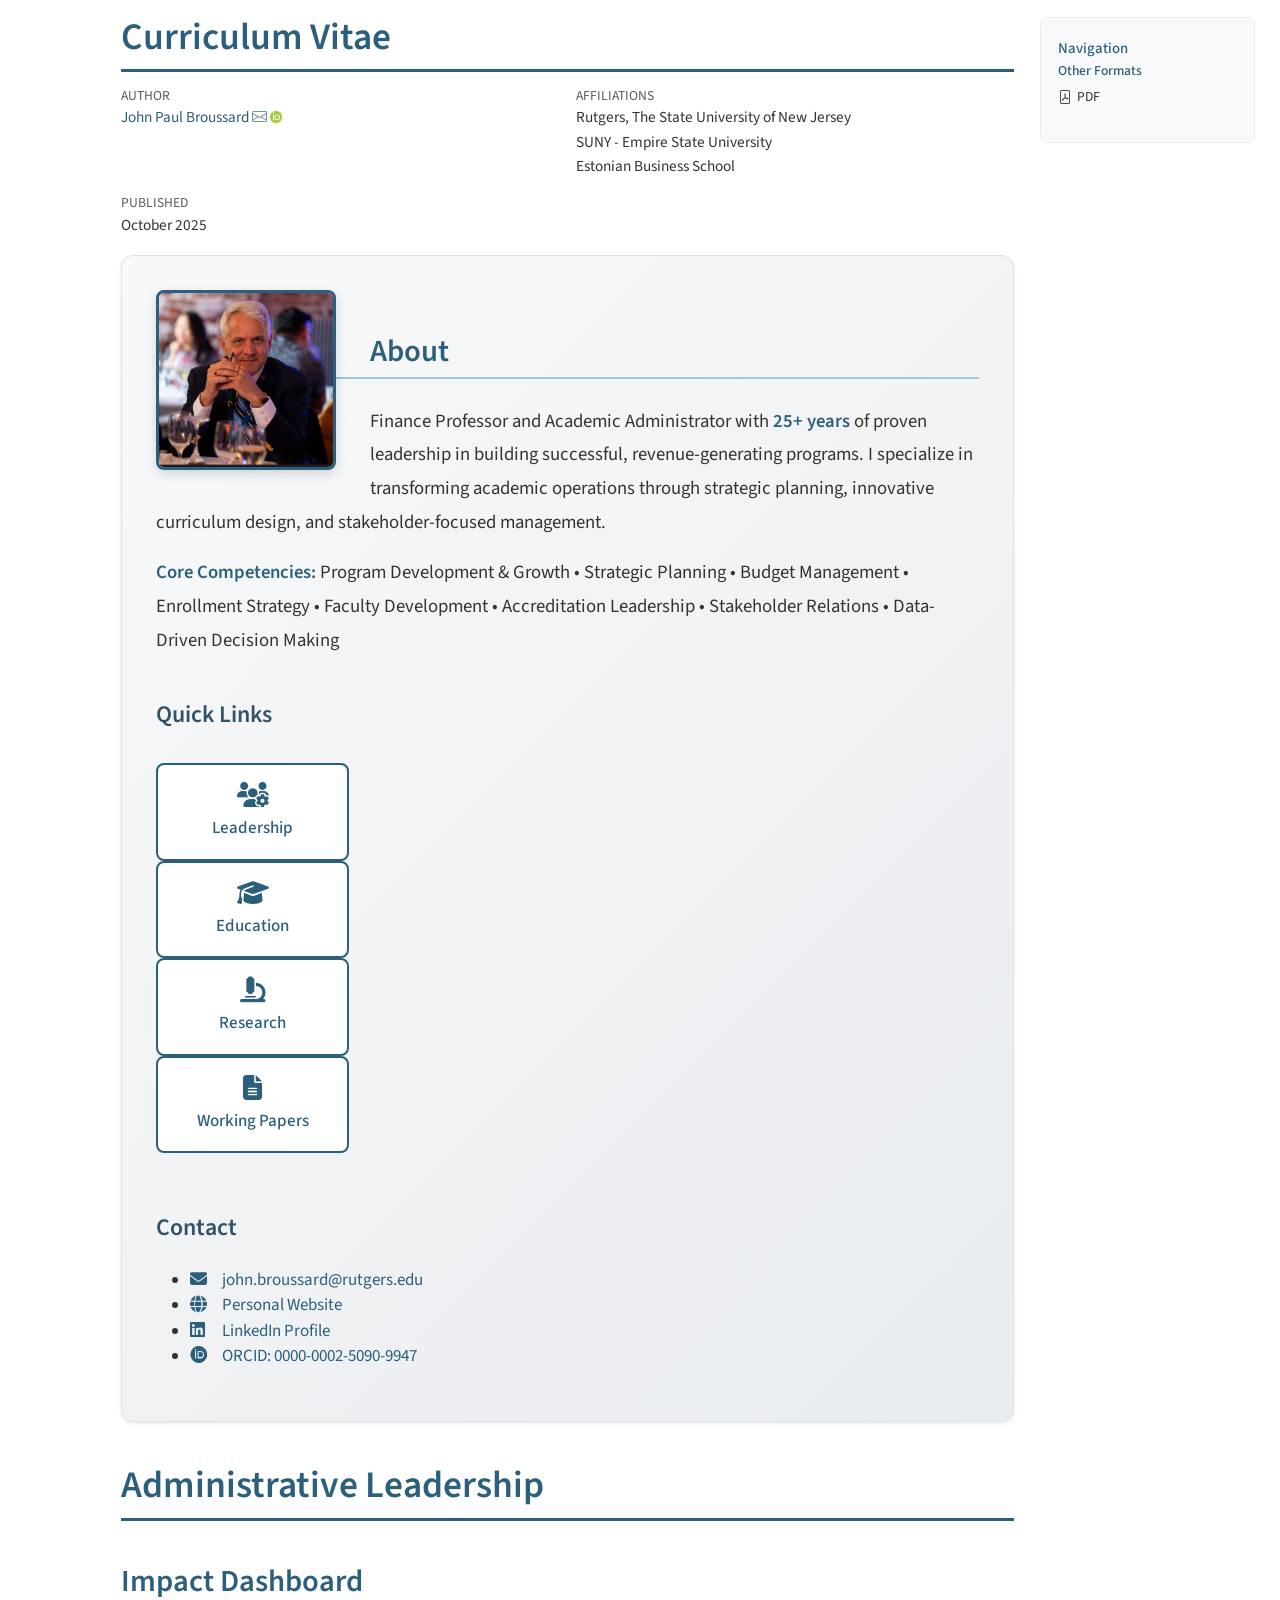
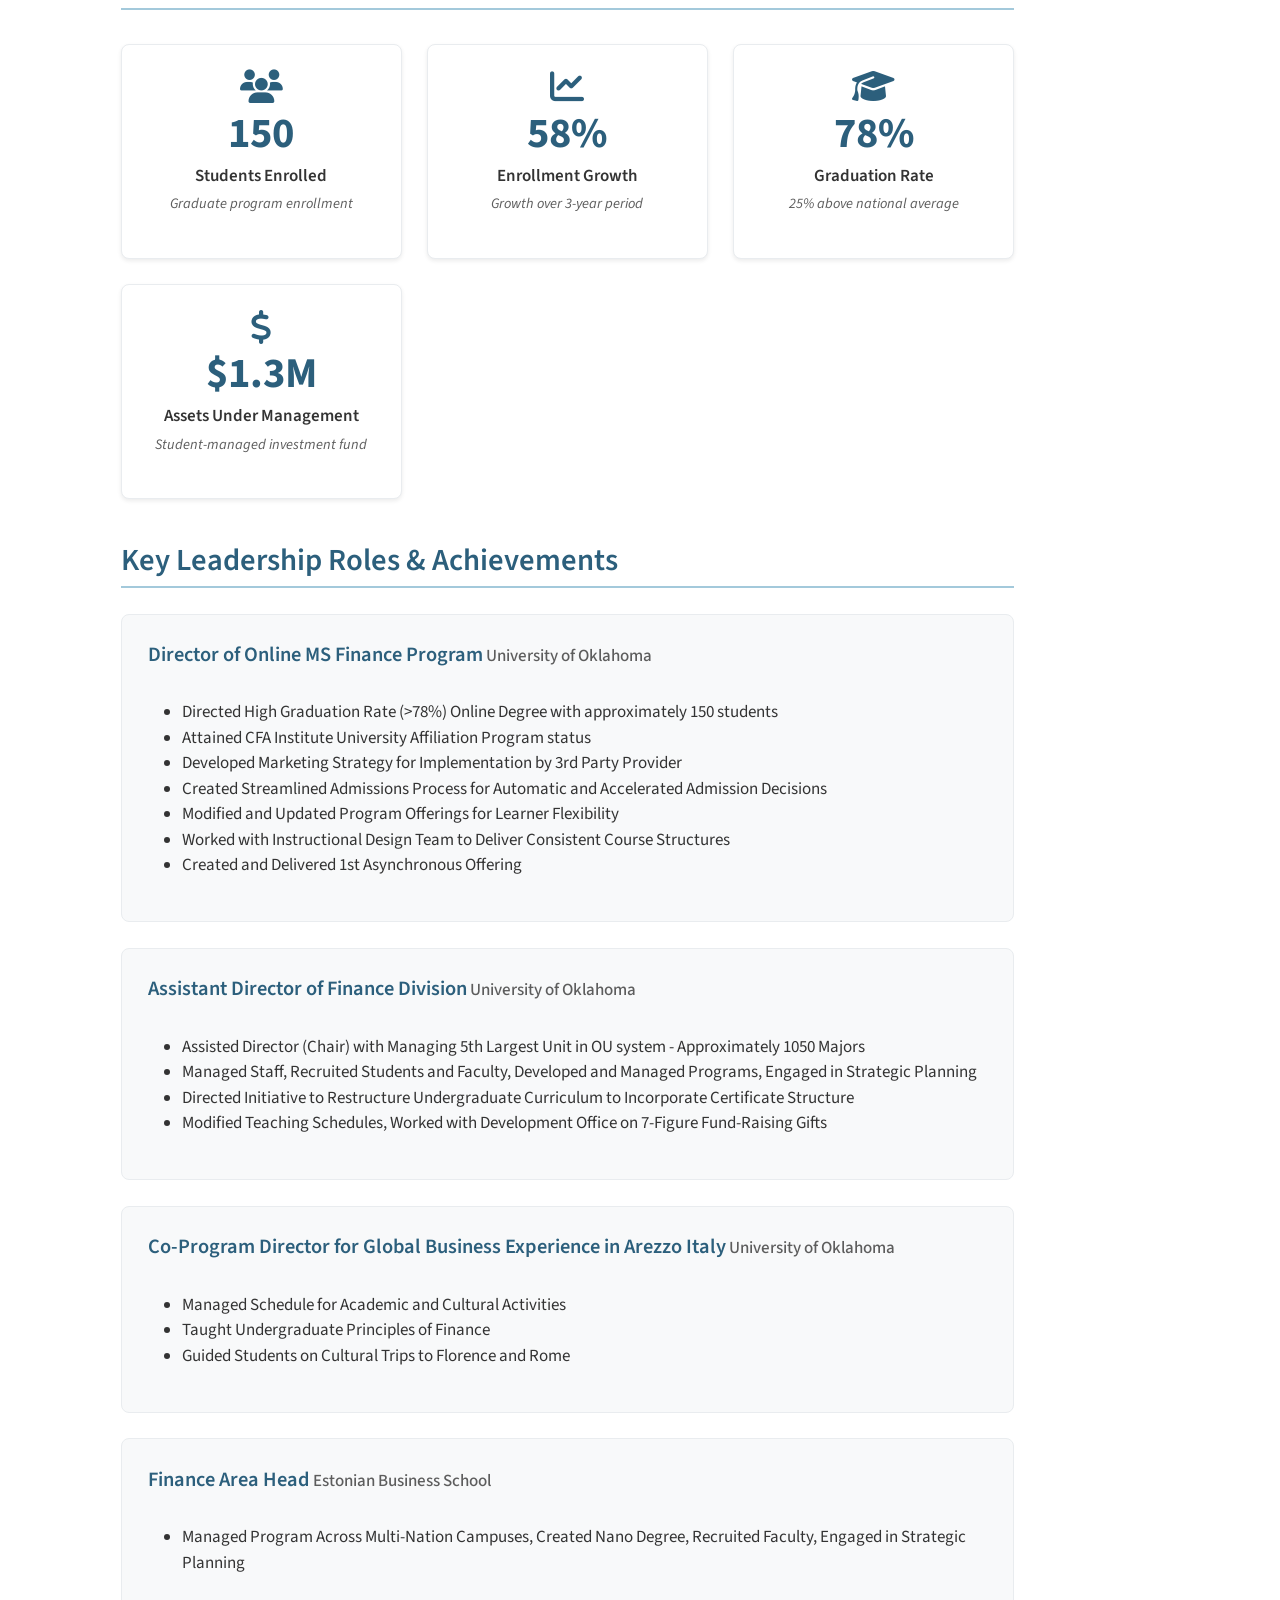
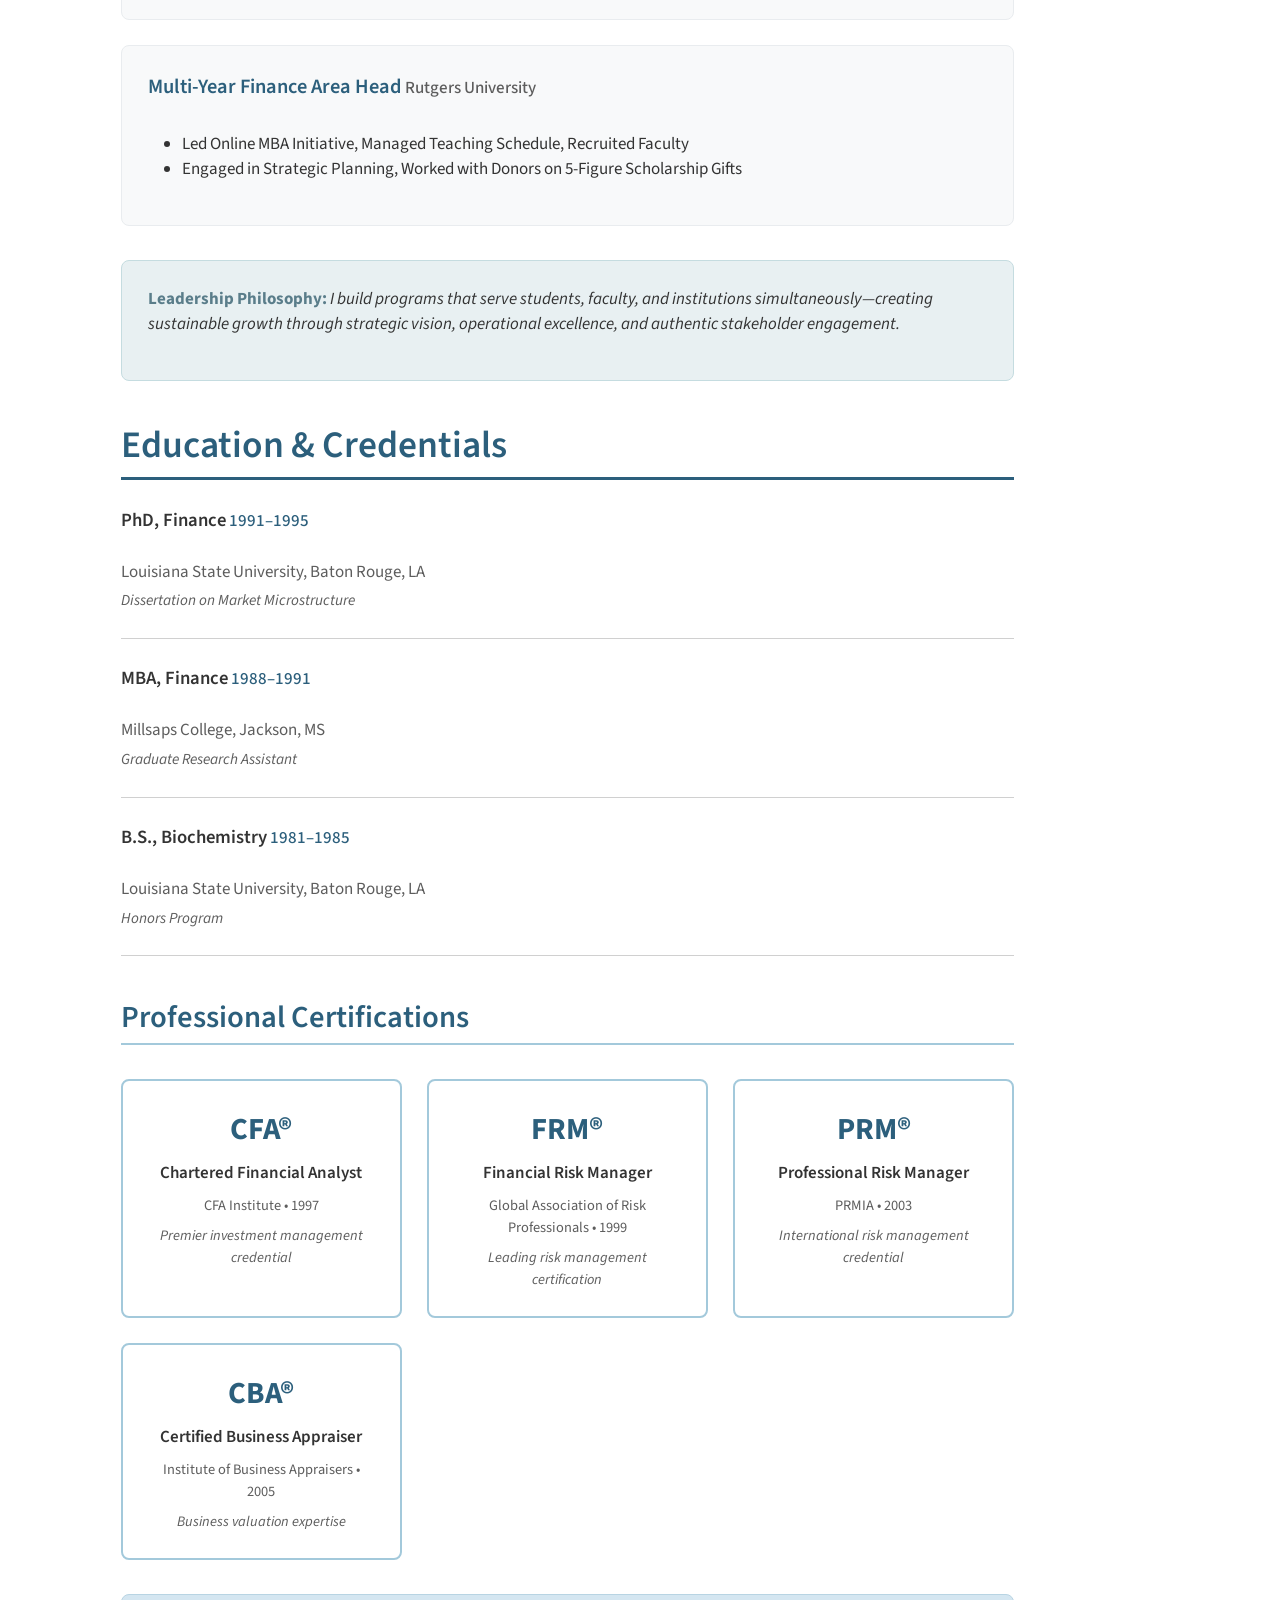
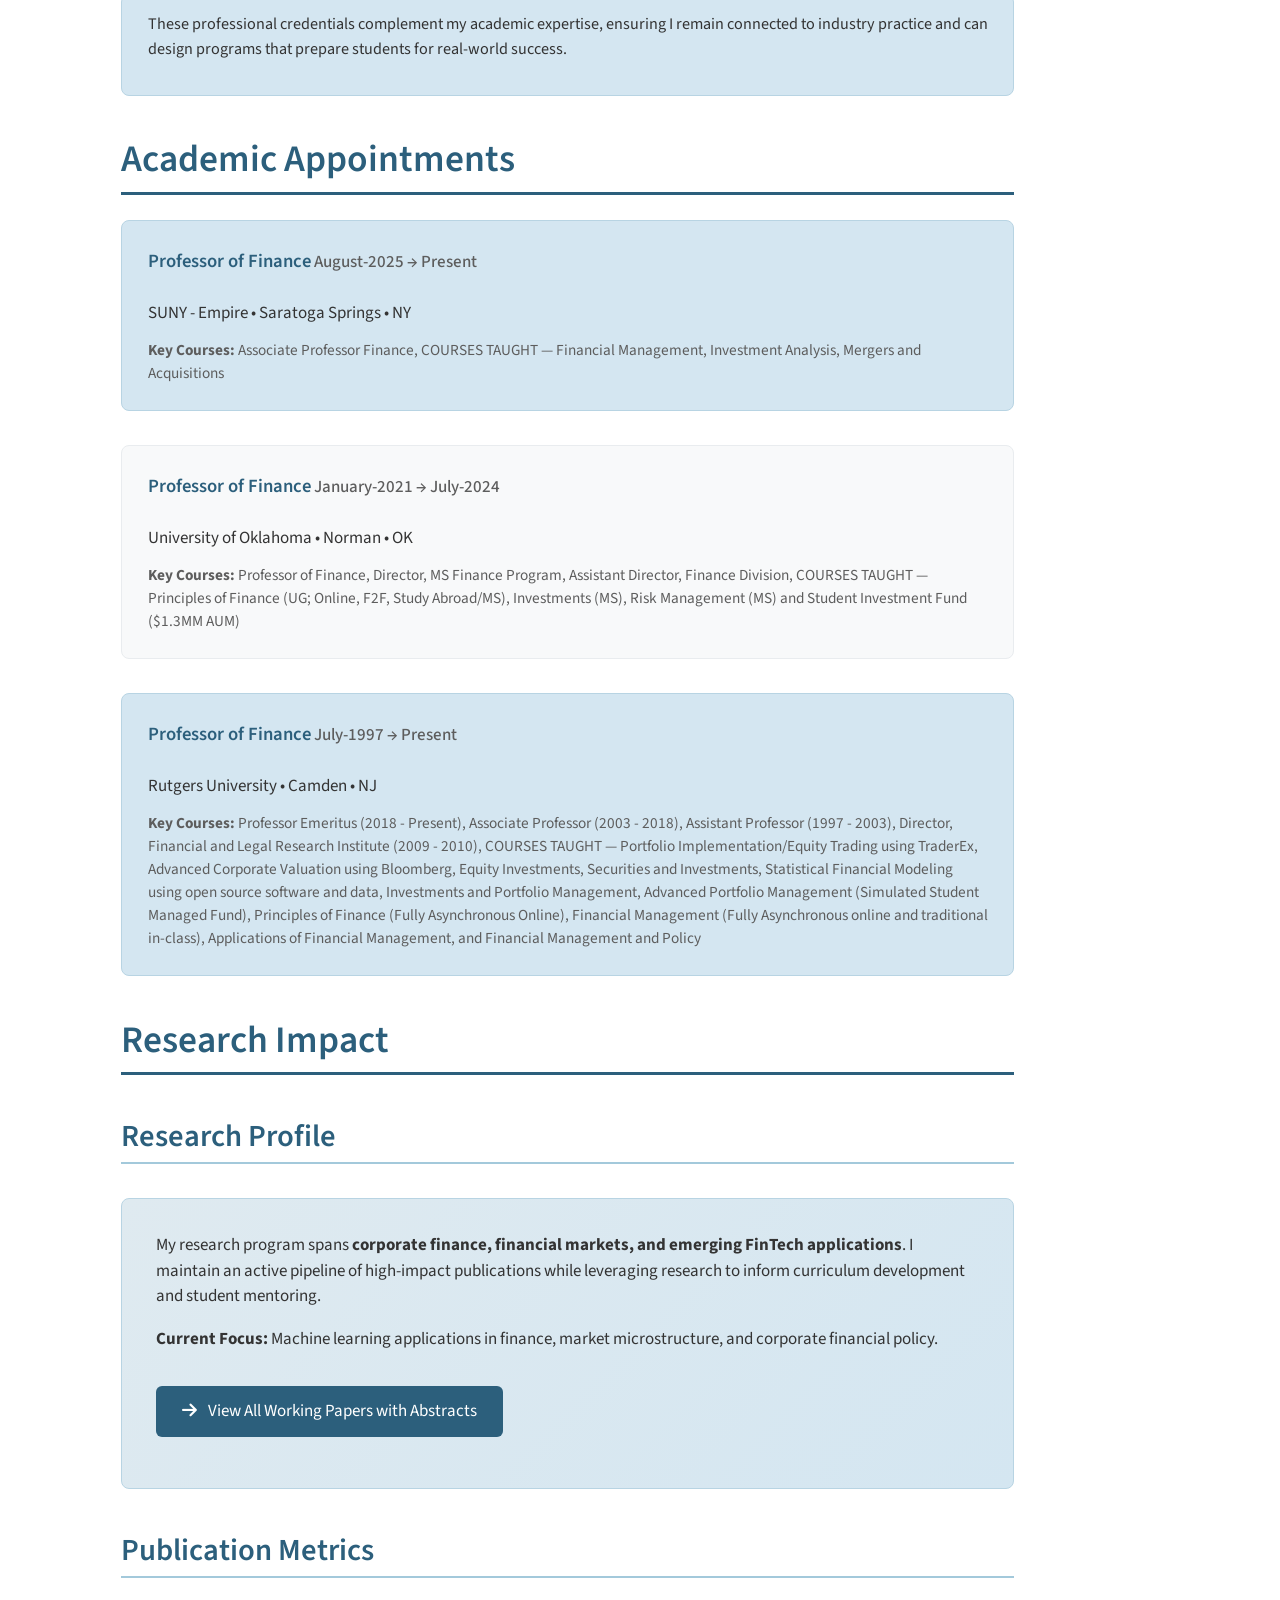
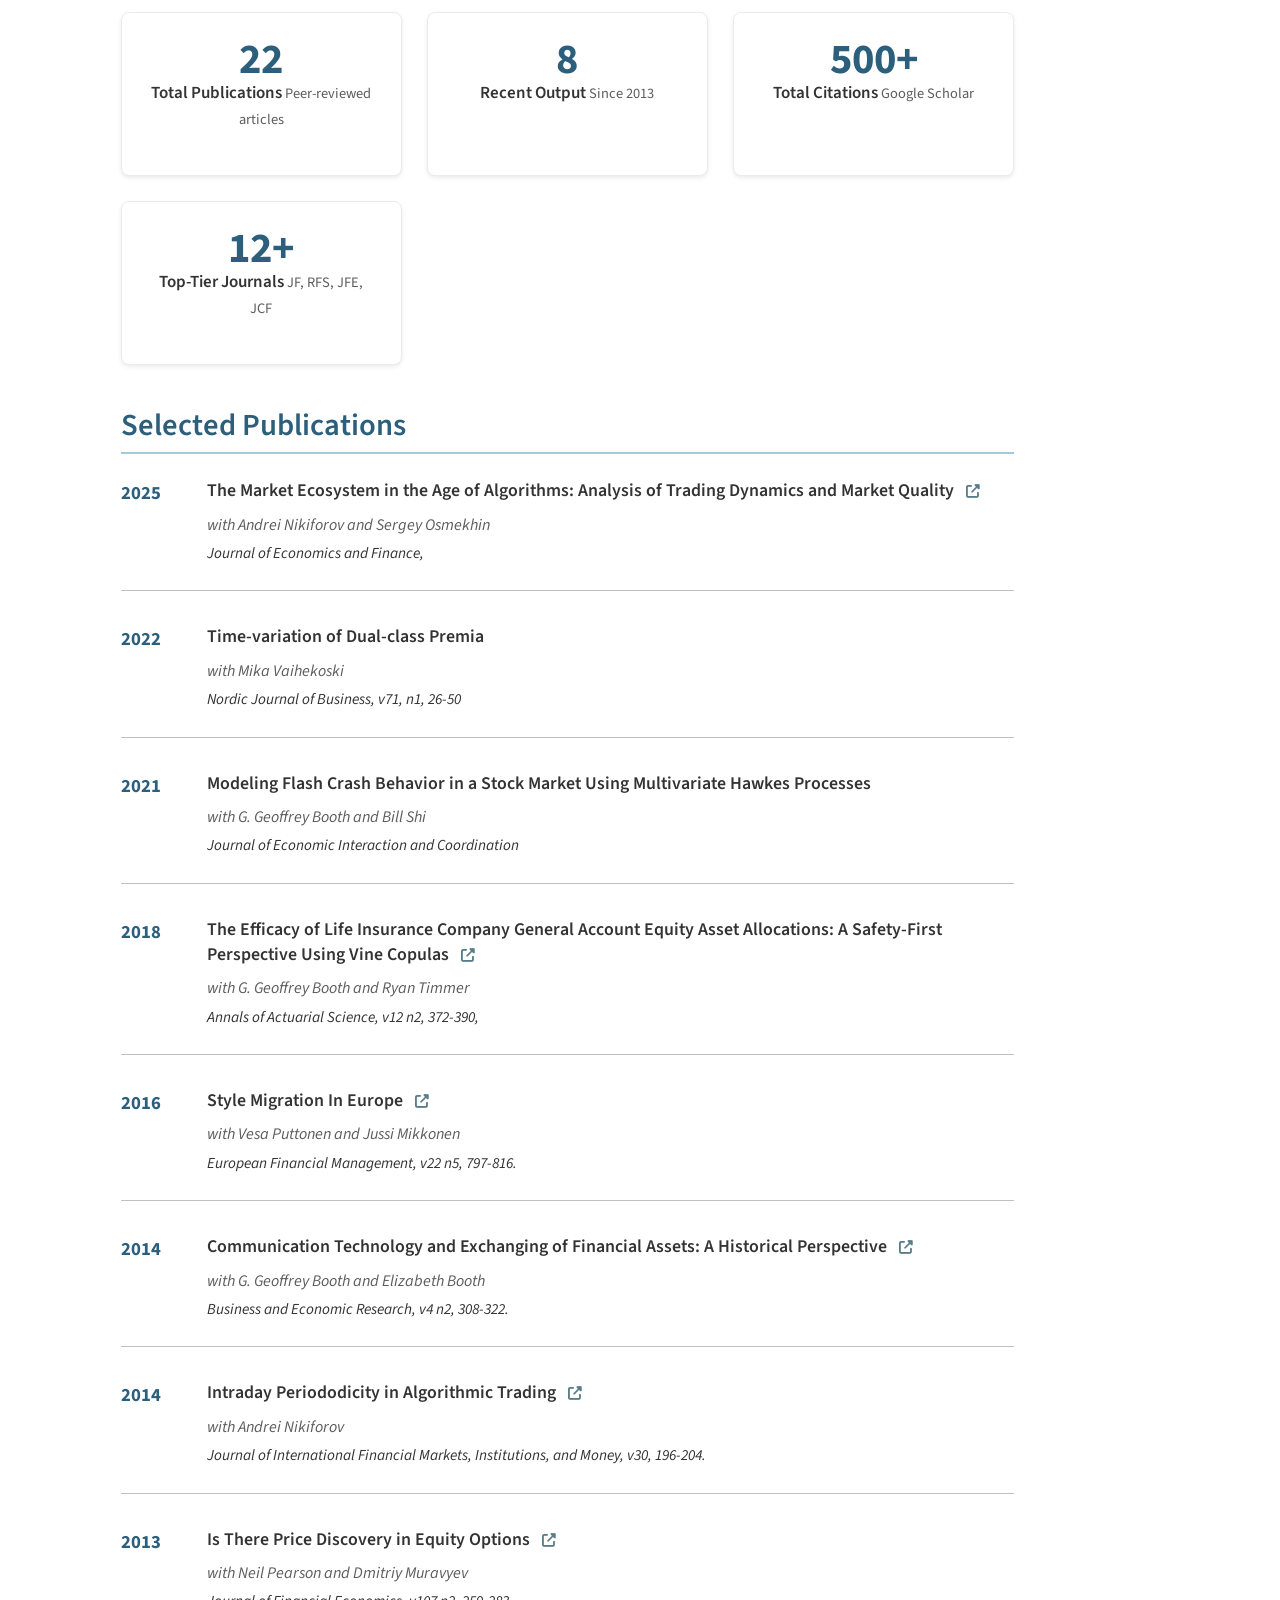
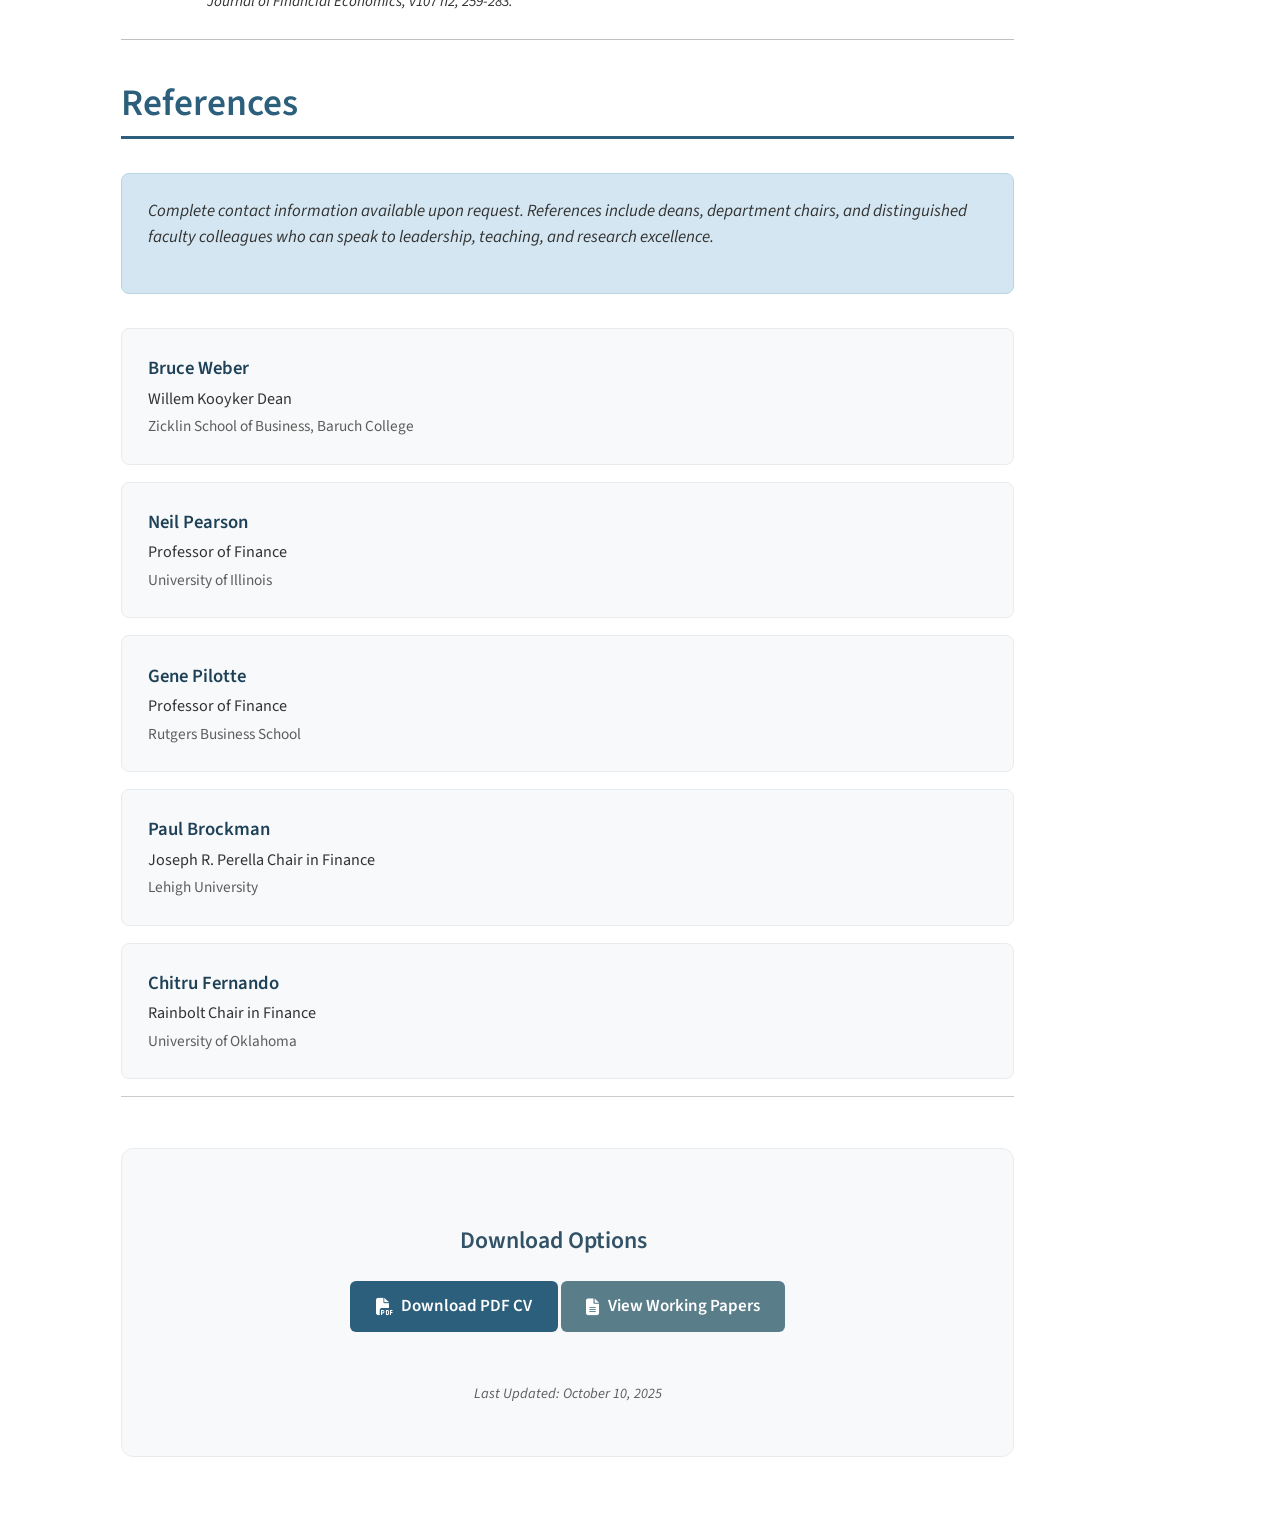
==== commit 5100a794: "updated files for cv construction before working on excel file." ====
--- a/jpbsQuartoCV.html
+++ b/jpbsQuartoCV.html
@@ -63,12 +63,9 @@
   <li><a href="#publication-metrics" id="toc-publication-metrics" class="nav-link" data-scroll-target="#publication-metrics">Publication Metrics</a></li>
   <li><a href="#selected-publications" id="toc-selected-publications" class="nav-link" data-scroll-target="#selected-publications">Selected Publications</a></li>
   </ul></li>
-  <li><a href="#working-papers" id="toc-working-papers" class="nav-link" data-scroll-target="#working-papers">Working Papers &amp; Research Pipeline</a></li>
-  <li><a href="#honors-awards-grants" id="toc-honors-awards-grants" class="nav-link" data-scroll-target="#honors-awards-grants">Honors, Awards &amp; Grants</a></li>
-  <li><a href="#service-professional-activities" id="toc-service-professional-activities" class="nav-link" data-scroll-target="#service-professional-activities">Service &amp; Professional Activities</a></li>
   <li><a href="#references" id="toc-references" class="nav-link" data-scroll-target="#references">References</a></li>
   </ul>
-</nav>
+<div class="quarto-alternate-formats"><h2>Other Formats</h2><ul><li><a href="jpbsQuartoCV.pdf"><i class="bi bi-file-pdf"></i>PDF</a></li></ul></div></nav>
 </div>
 <main class="content" id="quarto-document-content">
 
@@ -80,14 +77,20 @@
 
 <div class="quarto-title-meta-author">
   <div class="quarto-title-meta-heading">Author</div>
-  <div class="quarto-title-meta-heading">Affiliation</div>
+  <div class="quarto-title-meta-heading">Affiliations</div>
   
     <div class="quarto-title-meta-contents">
     <p class="author"><a href="https://tinyurl.com/c3wdneyp">John Paul Broussard</a> <a href="mailto:john.broussard@rutgers.edu" class="quarto-title-author-email"><i class="bi bi-envelope"></i></a> <a href="https://orcid.org/0000-0002-5090-9947" class="quarto-title-author-orcid"> <img src="[data-uri]"></a></p>
   </div>
   <div class="quarto-title-meta-contents">
         <p class="affiliation">
-            SUNY - Empire State College
+            Rutgers, The State University of New Jersey
+          </p>
+        <p class="affiliation">
+            SUNY - Empire State University
+          </p>
+        <p class="affiliation">
+            Estonian Business School
           </p>
       </div>
   </div>
@@ -160,139 +163,89 @@
 <h2 class="anchored" data-anchor-id="key-leadership-roles-achievements">Key Leadership Roles &amp; Achievements</h2>
 <div class="admin-role">
 <div class="role-header">
-<strong class="role-title">Director of Online MS Finance Program</strong><span class="institution">University of Oklahoma</span>
-</div>
-<div class="role-detail">
+<p><strong class="role-title">Director of Online MS Finance Program</strong> <span class="institution">University of Oklahoma</span></p>
+</div>
+<ul class="role-details">
+<li>
 Directed High Graduation Rate (&gt;78%) Online Degree with approximately 150 students
-</div>
+</li>
+<li>
+Attained CFA Institute University Affiliation Program status
+</li>
+<li>
+Developed Marketing Strategy for Implementation by 3rd Party Provider
+</li>
+<li>
+Created Streamlined Admissions Process for Automatic and Accelerated Admission Decisions
+</li>
+<li>
+Modified and Updated Program Offerings for Learner Flexibility
+</li>
+<li>
+Worked with Instructional Design Team to Deliver Consistent Course Structures
+</li>
+<li>
+Created and Delivered 1st Asynchronous Offering
+</li>
+</ul>
 </div>
 <div class="admin-role">
 <div class="role-header">
-<strong class="role-title">Director of Online MS Finance Program</strong><span class="institution">University of Oklahoma</span>
-</div>
-<div class="role-detail">
-Attained CFA Institute University Affiliation Program status
-</div>
+<p><strong class="role-title">Assistant Director of Finance Division</strong> <span class="institution">University of Oklahoma</span></p>
+</div>
+<ul class="role-details">
+<li>
+Assisted Director (Chair) with Managing 5th Largest Unit in OU system - Approximately 1050 Majors
+</li>
+<li>
+Managed Staff, Recruited Students and Faculty, Developed and Managed Programs, Engaged in Strategic Planning
+</li>
+<li>
+Directed Initiative to Restructure Undergraduate Curriculum to Incorporate Certificate Structure
+</li>
+<li>
+Modified Teaching Schedules, Worked with Development Office on 7-Figure Fund-Raising Gifts
+</li>
+</ul>
 </div>
 <div class="admin-role">
 <div class="role-header">
-<strong class="role-title">Director of Online MS Finance Program</strong><span class="institution">University of Oklahoma</span>
-</div>
-<div class="role-detail">
-Developed Marketing Strategy for Implementation by 3rd Party Provider
-</div>
+<p><strong class="role-title">Co-Program Director for Global Business Experience in Arezzo Italy</strong> <span class="institution">University of Oklahoma</span></p>
+</div>
+<ul class="role-details">
+<li>
+Managed Schedule for Academic and Cultural Activities
+</li>
+<li>
+Taught Undergraduate Principles of Finance
+</li>
+<li>
+Guided Students on Cultural Trips to Florence and Rome
+</li>
+</ul>
 </div>
 <div class="admin-role">
 <div class="role-header">
-<strong class="role-title">Director of Online MS Finance Program</strong><span class="institution">University of Oklahoma</span>
-</div>
-<div class="role-detail">
-Created Streamlined Admissions Process for Automatic and Accelerated Admission Decisions
-</div>
+<p><strong class="role-title">Finance Area Head</strong> <span class="institution">Estonian Business School</span></p>
+</div>
+<ul class="role-details">
+<li>
+Managed Program Across Multi-Nation Campuses, Created Nano Degree, Recruited Faculty, Engaged in Strategic Planning
+</li>
+</ul>
 </div>
 <div class="admin-role">
 <div class="role-header">
-<strong class="role-title">Director of Online MS Finance Program</strong><span class="institution">University of Oklahoma</span>
-</div>
-<div class="role-detail">
-Modified and Updated Program Offerings for Learner Flexibility
-</div>
-</div>
-<div class="admin-role">
-<div class="role-header">
-<strong class="role-title">Director of Online MS Finance Program</strong><span class="institution">University of Oklahoma</span>
-</div>
-<div class="role-detail">
-Worked with Instructional Design Team to Deliver Consistent Course Structures
-</div>
-</div>
-<div class="admin-role">
-<div class="role-header">
-<strong class="role-title">Director of Online MS Finance Program</strong><span class="institution">University of Oklahoma</span>
-</div>
-<div class="role-detail">
-Created and Delivered 1st Asynchronous Offering
-</div>
-</div>
-<div class="admin-role">
-<div class="role-header">
-<strong class="role-title">Assistant Director of Finance Division</strong><span class="institution">University of Oklahoma</span>
-</div>
-<div class="role-detail">
-Assisted Director (Chair) with Managing 5th Largest Unit in OU system - Approximately 1050 Majors
-</div>
-</div>
-<div class="admin-role">
-<div class="role-header">
-<strong class="role-title">Assistant Director of Finance Division</strong><span class="institution">University of Oklahoma</span>
-</div>
-<div class="role-detail">
-Managed Staff, Recruited Students and Faculty, Developed and Managed Programs, Engaged in Strategic Planning
-</div>
-</div>
-<div class="admin-role">
-<div class="role-header">
-<strong class="role-title">Assistant Director of Finance Division</strong><span class="institution">University of Oklahoma</span>
-</div>
-<div class="role-detail">
-Directed Initiative to Restructure Undergraduate Curriculum to Incorporate Certificate Structure
-</div>
-</div>
-<div class="admin-role">
-<div class="role-header">
-<strong class="role-title">Assistant Director of Finance Division</strong><span class="institution">University of Oklahoma</span>
-</div>
-<div class="role-detail">
-Modified Teaching Schedules, Worked with Development Office on 7-Figure Fund-Raising Gifts
-</div>
-</div>
-<div class="admin-role">
-<div class="role-header">
-<strong class="role-title">Co-Program Director for Global Business Experience in Arezzo Italy</strong><span class="institution">University of Oklahoma</span>
-</div>
-<div class="role-detail">
-Managed Schedule for Academic and Cultural Activities
-</div>
-</div>
-<div class="admin-role">
-<div class="role-header">
-<strong class="role-title">Co-Program Director for Global Business Experience in Arezzo Italy</strong><span class="institution">University of Oklahoma</span>
-</div>
-<div class="role-detail">
-Taught Undergraduate Principles of Finance
-</div>
-</div>
-<div class="admin-role">
-<div class="role-header">
-<strong class="role-title">Co-Program Director for Global Business Experience in Arezzo Italy</strong><span class="institution">University of Oklahoma</span>
-</div>
-<div class="role-detail">
-Guided Students on Cultural Trips to Florence and Rome
-</div>
-</div>
-<div class="admin-role">
-<div class="role-header">
-<strong class="role-title">Finance Area Head</strong><span class="institution">Estonian Business School</span>
-</div>
-<div class="role-detail">
-Managed Program Across Multi-Nation Campuses, Created Nano Degree, Recruited Faculty, Engaged in Strategic Planning
-</div>
-</div>
-<div class="admin-role">
-<div class="role-header">
-<strong class="role-title">Multi-Year Finance Area Head</strong><span class="institution">Rutgers University</span>
-</div>
-<div class="role-detail">
+<p><strong class="role-title">Multi-Year Finance Area Head</strong> <span class="institution">Rutgers University</span></p>
+</div>
+<ul class="role-details">
+<li>
 Led Online MBA Initiative, Managed Teaching Schedule, Recruited Faculty
-</div>
-</div>
-<div class="admin-role">
-<div class="role-header">
-<strong class="role-title">Multi-Year Finance Area Head</strong><span class="institution">Rutgers University</span>
-</div>
-<div class="role-detail">
+</li>
+<li>
 Engaged in Strategic Planning, Worked with Donors on 5-Figure Scholarship Gifts
-</div>
+</li>
+</ul>
 </div>
 <div class="section-highlight">
 <p><strong>Leadership Philosophy:</strong> I build programs that serve students, faculty, and institutions simultaneously—creating sustainable growth through strategic vision, operational excellence, and authentic stakeholder engagement.</p>
@@ -303,7 +256,7 @@
 <h1>Education &amp; Credentials</h1>
 <div class="education-entry">
 <div class="degree-header">
-<span class="degree-name">PhD, Finance</span><span class="years">1991–1995</span>
+<p><span class="degree-name">PhD, Finance</span> <span class="years">1991–1995</span></p>
 </div>
 <div class="institution-name">
 Louisiana State University, Baton Rouge, LA
@@ -314,7 +267,7 @@
 </div>
 <div class="education-entry">
 <div class="degree-header">
-<span class="degree-name">MBA, Finance</span><span class="years">1988–1991</span>
+<p><span class="degree-name">MBA, Finance</span> <span class="years">1988–1991</span></p>
 </div>
 <div class="institution-name">
 Millsaps College, Jackson, MS
@@ -325,7 +278,7 @@
 </div>
 <div class="education-entry">
 <div class="degree-header">
-<span class="degree-name">B.S., Biochemistry</span><span class="years">1981–1985</span>
+<p><span class="degree-name">B.S., Biochemistry</span> <span class="years">1981–1985</span></p>
 </div>
 <div class="institution-name">
 Louisiana State University, Baton Rouge, LA
@@ -403,123 +356,35 @@
 <h1>Academic Appointments</h1>
 <div class="employment-entry current-position">
 <div class="position-header">
-<span class="position-title">Professor of Finance</span><span class="period">August-2025 → Present</span>
+<p><span class="position-title">Professor of Finance</span> <span class="period">August-2025 → Present</span></p>
 </div>
 <div class="institution-location">
 SUNY - Empire • Saratoga Springs • NY
 </div>
 <div class="courses">
-<strong>Key Courses:</strong> Associate Professor Finance
+<strong>Key Courses:</strong> Associate Professor Finance, COURSES TAUGHT — Financial Management, Investment Analysis, Mergers and Acquisitions
+</div>
+</div>
+<div class="employment-entry">
+<div class="position-header">
+<p><span class="position-title">Professor of Finance</span> <span class="period">January-2021 → July-2024</span></p>
+</div>
+<div class="institution-location">
+University of Oklahoma • Norman • OK
+</div>
+<div class="courses">
+<strong>Key Courses:</strong> Professor of Finance, Director, MS Finance Program, Assistant Director, Finance Division, COURSES TAUGHT — Principles of Finance (UG; Online, F2F, Study Abroad/MS), Investments (MS), Risk Management (MS) and Student Investment Fund ($1.3MM AUM)
 </div>
 </div>
 <div class="employment-entry current-position">
 <div class="position-header">
-<span class="position-title">Professor of Finance</span><span class="period">August-2025 → Present</span>
-</div>
-<div class="institution-location">
-SUNY - Empire • Saratoga Springs • NY
-</div>
-<div class="courses">
-<strong>Key Courses:</strong> COURSES TAUGHT — Financial Management, Investment Analysis, Mergers and Acquisitions
-</div>
-</div>
-<div class="employment-entry">
-<div class="position-header">
-<span class="position-title">Professor of Finance</span><span class="period">January-2021 → July-2024</span>
-</div>
-<div class="institution-location">
-University of Oklahoma • Norman • OK
-</div>
-<div class="courses">
-<strong>Key Courses:</strong> Professor of Finance
-</div>
-</div>
-<div class="employment-entry">
-<div class="position-header">
-<span class="position-title">Professor of Finance</span><span class="period">January-2021 → July-2024</span>
-</div>
-<div class="institution-location">
-University of Oklahoma • Norman • OK
-</div>
-<div class="courses">
-<strong>Key Courses:</strong> Director, MS Finance Program
-</div>
-</div>
-<div class="employment-entry">
-<div class="position-header">
-<span class="position-title">Professor of Finance</span><span class="period">January-2021 → July-2024</span>
-</div>
-<div class="institution-location">
-University of Oklahoma • Norman • OK
-</div>
-<div class="courses">
-<strong>Key Courses:</strong> Assistant Director, Finance Division
-</div>
-</div>
-<div class="employment-entry">
-<div class="position-header">
-<span class="position-title">Professor of Finance</span><span class="period">January-2021 → July-2024</span>
-</div>
-<div class="institution-location">
-University of Oklahoma • Norman • OK
-</div>
-<div class="courses">
-<strong>Key Courses:</strong> COURSES TAUGHT — Principles of Finance (UG; Online, F2F, Study Abroad/MS), Investments (MS), Risk Management (MS) and Student Investment Fund ($1.3MM AUM)
-</div>
-</div>
-<div class="employment-entry current-position">
-<div class="position-header">
-<span class="position-title">Professor of Finance</span><span class="period">July-1997 → Present</span>
+<p><span class="position-title">Professor of Finance</span> <span class="period">July-1997 → Present</span></p>
 </div>
 <div class="institution-location">
 Rutgers University • Camden • NJ
 </div>
 <div class="courses">
-<strong>Key Courses:</strong> Professor Emeritus (2018 - Present)
-</div>
-</div>
-<div class="employment-entry current-position">
-<div class="position-header">
-<span class="position-title">Professor of Finance</span><span class="period">July-1997 → Present</span>
-</div>
-<div class="institution-location">
-Rutgers University • Camden • NJ
-</div>
-<div class="courses">
-<strong>Key Courses:</strong> Associate Professor (2003 - 2018)
-</div>
-</div>
-<div class="employment-entry current-position">
-<div class="position-header">
-<span class="position-title">Professor of Finance</span><span class="period">July-1997 → Present</span>
-</div>
-<div class="institution-location">
-Rutgers University • Camden • NJ
-</div>
-<div class="courses">
-<strong>Key Courses:</strong> Assistant Professor (1997 - 2003)
-</div>
-</div>
-<div class="employment-entry current-position">
-<div class="position-header">
-<span class="position-title">Professor of Finance</span><span class="period">July-1997 → Present</span>
-</div>
-<div class="institution-location">
-Rutgers University • Camden • NJ
-</div>
-<div class="courses">
-<strong>Key Courses:</strong> Director, Financial and Legal Research Institute (2009 - 2010)
-</div>
-</div>
-<div class="employment-entry current-position">
-<div class="position-header">
-<span class="position-title">Professor of Finance</span><span class="period">July-1997 → Present</span>
-</div>
-<div class="institution-location">
-Rutgers University • Camden • NJ
-</div>
-<div class="courses">
-<strong>Key Courses:</strong> COURSES TAUGHT — Portfolio Implementation/Equity Trading using TraderEx, Advanced Corporate Valuation using Bloomberg, Equity Investments, Securities and Investments, Statistical Financial Modeling using open source software and data, Investments and Portfolio Management, Advanced Portfolio Management (Simulated Student Managed Fund), Principles of Finance (Fully Asynchronous Online), Financial Management (Fully Asynchronous online and traditional in-class), Applications of Financial Management, and Financial Management and Policy
+<strong>Key Courses:</strong> Professor Emeritus (2018 - Present), Associate Professor (2003 - 2018), Assistant Professor (1997 - 2003), Director, Financial and Legal Research Institute (2009 - 2010), COURSES TAUGHT — Portfolio Implementation/Equity Trading using TraderEx, Advanced Corporate Valuation using Bloomberg, Equity Investments, Securities and Investments, Statistical Financial Modeling using open source software and data, Investments and Portfolio Management, Advanced Portfolio Management (Simulated Student Managed Fund), Principles of Finance (Fully Asynchronous Online), Financial Management (Fully Asynchronous online and traditional in-class), Applications of Financial Management, and Financial Management and Policy
 </div>
 </div>
 </section>
@@ -543,7 +408,7 @@
 <p><span class="metric-value">8</span> <span class="metric-label">Recent Output</span> <span class="metric-context">Since 2013</span></p>
 </div>
 <div class="pub-metric">
-<p><span class="metric-value">0+</span> <span class="metric-label">Total Citations</span> <span class="metric-context">Google Scholar</span></p>
+<p><span class="metric-value">500+</span> <span class="metric-label">Total Citations</span> <span class="metric-context">Google Scholar</span></p>
 </div>
 <div class="pub-metric">
 <p><span class="metric-value">12+</span> <span class="metric-label">Top-Tier Journals</span> <span class="metric-context">JF, RFS, JFE, JCF</span></p>
@@ -680,468 +545,7 @@
 </div>
 </div>
 </div>
-<div class="view-all-link">
-<p><a href="#working-papers"><i class="fas fa-arrow-down"></i> See Working Papers &amp; Projects in Progress</a></p>
-</div>
-</section>
-</section>
-<section id="working-papers" class="level1">
-<h1>Working Papers &amp; Research Pipeline</h1>
-<div class="papers-note">
-<p><strong>For full abstracts and downloadable versions, visit the dedicated <a href="papers.html">Working Papers page</a>.</strong></p>
-</div>
-<div class="working-paper-preview">
-<div class="wp-header">
-<div class="wp-title">
-Algorithmic Trading and Market Quality
-</div>
-<span class="status-badge draft">Draft</span>
-</div>
-<div class="wp-authors">
-with Sergey Osmekhin and Andrei Nikifororov
-</div>
-<a href="papers.html#algorithmic-trading-and-market-quality" class="read-more">Read full abstract →</a>
-</div>
-<div class="working-paper-preview">
-<div class="wp-header">
-<div class="wp-title">
-The Vines of Dr.&nbsp;Copper
-</div>
-<span class="status-badge draft">Draft</span>
-</div>
-<div class="wp-authors">
-with Barbara Rašiová and Peter Árendáš
-</div>
-<a href="papers.html#the-vines-of-dr.-copper" class="read-more">Read full abstract →</a>
-</div>
-<div class="working-paper-preview">
-<div class="wp-header">
-<div class="wp-title">
-Vines in Endowment Portfolio Management
-</div>
-<span class="status-badge draft">Draft</span>
-</div>
-<div class="wp-authors">
-with G. Geoffrey Booth and Ryan Timmer
-</div>
-<a href="papers.html#vines-in-endowment-portfolio-management" class="read-more">Read full abstract →</a>
-</div>
-<div class="working-paper-preview">
-<div class="wp-header">
-<div class="wp-title">
-Earnings Management as a Function of Alternative Earnings
-</div>
-<span class="status-badge draft">Draft</span>
-</div>
-<div class="wp-authors">
-with Tatiana Garanina and Mikko Ranta
-</div>
-<a href="papers.html#earnings-management-as-a-function-of-alternative-earnings" class="read-more">Read full abstract →</a>
-</div>
-</section>
-<section id="honors-awards-grants" class="level1">
-<h1>Honors, Awards &amp; Grants</h1>
-<div class="honor-item">
-<div class="honor-year">
-2024
-</div>
-<div class="honor-content">
-<div class="honor-title">
-William J. Alley-Rayonier International Business Scholars Program
-</div>
-<div class="honor-org">
-University of Oklahoma • Norman, OK
-</div>
-</div>
-</div>
-<div class="honor-item">
-<div class="honor-year">
-2023
-</div>
-<div class="honor-content">
-<div class="honor-title">
-Faculty Travel Assistance Program Award Recipient, Vice President for Research and Partnerships Office
-</div>
-<div class="honor-org">
-University of Oklahoma • Norman, OK
-</div>
-</div>
-</div>
-<div class="honor-item">
-<div class="honor-year">
-2023
-</div>
-<div class="honor-content">
-<div class="honor-title">
-William J. Alley-Rayonier International Business Scholars Program
-</div>
-<div class="honor-org">
-University of Oklahoma • Norman, OK
-</div>
-</div>
-</div>
-<div class="honor-item">
-<div class="honor-year">
-2022
-</div>
-<div class="honor-content">
-<div class="honor-title">
-William J. Alley-Rayonier International Business Scholars Program
-</div>
-<div class="honor-org">
-University of Oklahoma • Norman, OK
-</div>
-</div>
-</div>
-<div class="honor-item major-honor">
-<div class="honor-year">
-2020
-</div>
-<div class="honor-content">
-<div class="honor-title">
-Best Lecturer at Master’s Level
-</div>
-<div class="honor-org">
-Estonian Business School • Tallinn, Estonia
-</div>
-</div>
-</div>
-<div class="honor-item">
-<div class="honor-year">
-2017
-</div>
-<div class="honor-content">
-<div class="honor-title">
-Hanken Distinguished Research Fellow Grant
-</div>
-<div class="honor-org">
-Hanken School of Economics • Helsinki, Finland
-</div>
-</div>
-</div>
-<div class="honor-item major-honor">
-<div class="honor-year">
-2016
-</div>
-<div class="honor-content">
-<div class="honor-title">
-Fulbright Distinguished Research Grant
-</div>
-<div class="honor-org">
-Hanken School of Economics • Helsinki, Finland
-</div>
-</div>
-</div>
-<div class="honor-item">
-<div class="honor-year">
-2016
-</div>
-<div class="honor-content">
-<div class="honor-title">
-School of Business Teaching Excellence Award
-</div>
-<div class="honor-org">
-Rutgers University • Camden, NJ
-</div>
-</div>
-</div>
-<div class="honor-item">
-<div class="honor-year">
-2014
-</div>
-<div class="honor-content">
-<div class="honor-title">
-Summer Research Grant
-</div>
-<div class="honor-org">
-Rutgers University • Camden, NJ
-</div>
-</div>
-</div>
-<div class="honor-item">
-<div class="honor-year">
-2013
-</div>
-<div class="honor-content">
-<div class="honor-title">
-Summer Research Grant
-</div>
-<div class="honor-org">
-Rutgers University • Camden, NJ
-</div>
-</div>
-</div>
-<div class="honor-item">
-<div class="honor-year">
-2012
-</div>
-<div class="honor-content">
-<div class="honor-title">
-School of Business Research Excellence Award
-</div>
-<div class="honor-org">
-Rutgers University • Camden, NJ
-</div>
-</div>
-</div>
-<div class="honor-item">
-<div class="honor-year">
-2005
-</div>
-<div class="honor-content">
-<div class="honor-title">
-Invited Speaker Grant
-</div>
-<div class="honor-org">
-Council of Institutional Investors • Los Angeles, CA
-</div>
-</div>
-</div>
-<div class="honor-item major-honor">
-<div class="honor-year">
-2003
-</div>
-<div class="honor-content">
-<div class="honor-title">
-Provost’s Award for Teaching Excellence
-</div>
-<div class="honor-org">
-Rutgers University • Camden, NJ
-</div>
-</div>
-</div>
-<div class="honor-item">
-<div class="honor-year">
-2002
-</div>
-<div class="honor-content">
-<div class="honor-title">
-School of Business Teaching Excellence Award
-</div>
-<div class="honor-org">
-Rutgers University • Camden, NJ
-</div>
-</div>
-</div>
-<div class="honor-item">
-<div class="honor-year">
-2001
-</div>
-<div class="honor-content">
-<div class="honor-title">
-Student Advisor of the Year Award
-</div>
-<div class="honor-org">
-Rutgers University • Camden, NJ
-</div>
-</div>
-</div>
-<div class="honor-item">
-<div class="honor-year">
-2000
-</div>
-<div class="honor-content">
-<div class="honor-title">
-Student Advisor of the Year Award
-</div>
-<div class="honor-org">
-Rutgers University • Camden, NJ
-</div>
-</div>
-</div>
-<div class="honor-item">
-<div class="honor-year">
-2000
-</div>
-<div class="honor-content">
-<div class="honor-title">
-School of Business Teaching Excellence Award
-</div>
-<div class="honor-org">
-Rutgers University • Camden, NJ
-</div>
-</div>
-</div>
-<div class="honor-item">
-<div class="honor-year">
-1999
-</div>
-<div class="honor-content">
-<div class="honor-title">
-Invited Speaker Grant
-</div>
-<div class="honor-org">
-Finnish Portfolio Academy • Helsinki, Finland
-</div>
-</div>
-</div>
-<div class="honor-item">
-<div class="honor-year">
-1998
-</div>
-<div class="honor-content">
-<div class="honor-title">
-Doctoral Student Symposium Speaker
-</div>
-<div class="honor-org">
-Swedish School of Economics and Business Administration • Helsinki, Finland
-</div>
-</div>
-</div>
-<div class="honor-item">
-<div class="honor-year">
-1997
-</div>
-<div class="honor-content">
-<div class="honor-title">
-CBOT Research Foundation Grant
-</div>
-<div class="honor-org">
-Chicago Board of Trade • Chicago, IL
-</div>
-</div>
-</div>
-<div class="honor-item">
-<div class="honor-year">
-1997
-</div>
-<div class="honor-content">
-<div class="honor-title">
-Visiting Scholar Grant
-</div>
-<div class="honor-org">
-Office of Comptroller of Currency, Risk Analysis Division • Washington, DC
-</div>
-</div>
-</div>
-<div class="honor-item">
-<div class="honor-year">
-1996
-</div>
-<div class="honor-content">
-<div class="honor-title">
-Summer Grant-In-Aid Recipient
-</div>
-<div class="honor-org">
-Fairleigh Dickinson University • Madison, NJ
-</div>
-</div>
-</div>
-<div class="honor-item">
-<div class="honor-year">
-1995
-</div>
-<div class="honor-content">
-<div class="honor-title">
-Research Grant Recipient
-</div>
-<div class="honor-org">
-Foundation for Finnish Capital Market Research • Helsinki, Finland
-</div>
-</div>
-</div>
-<div class="honor-item">
-<div class="honor-year">
-1994
-</div>
-<div class="honor-content">
-<div class="honor-title">
-FMA Doctoral Student Seminar Representative
-</div>
-<div class="honor-org">
-Financial Management Association • St.&nbsp;Louis, MO
-</div>
-</div>
-</div>
-<div class="honor-item">
-<div class="honor-year">
-1994
-</div>
-<div class="honor-content">
-<div class="honor-title">
-Travel Grant Recipient
-</div>
-<div class="honor-org">
-Deutsche Vereinigung fur Finanzanalyse und Anlageberatung • Frankfurt, Germany
-</div>
-</div>
-</div>
-<div class="honor-item">
-<div class="honor-year">
-1991
-</div>
-<div class="honor-content">
-<div class="honor-title">
-Financial Mangement Association National Honor Society
-</div>
-<div class="honor-org">
-Millsaps College • Jackson, MS
-</div>
-</div>
-</div>
-</section>
-<section id="service-professional-activities" class="level1">
-<h1>Service &amp; Professional Activities</h1>
-<div class="service-category">
-<h3 class="anchored" data-anchor-id="service-professional-activities">
-Editorial
-</h3>
-<div class="service-item">
-<strong> Associate Editor </strong> • Journal of International Financial Markets, Institutions and Money • <em> 2008-01 → 2020-12 </em>
-</div>
-</div>
-<div class="service-category">
-<h3 class="anchored">
-Professional Association
-</h3>
-<div class="service-item">
-<strong> Education Committee Chair </strong> • Professional Risk Managers International Association • <em> 2018-01 → 2020-12 </em>
-</div>
-<div class="service-item">
-<strong> Board of Directors </strong> • Professional Risk Managers International Association • <em> 2002-01 → 2002-12 </em>
-</div>
-<div class="service-item">
-<strong> Regional Director, Philadelphia Region </strong> • Professional Risk Managers International Association • <em> 2002-01 → 2002-12 </em>
-</div>
-<div class="service-item">
-<strong> Regional Director, Philadelphia Region </strong> • Global Association of Risk Professionals • <em> 2000-01 → 2001-12 </em>
-</div>
-<div class="service-item">
-<strong> Education Committee Co-Chair </strong> • Financial Analysts of Philadelphia (CFA Philadelphia) • <em> 1999-01 → 2000-12 </em>
-</div>
-</div>
-<div class="service-category">
-<h3 class="anchored">
-University Leadership
-</h3>
-<div class="service-item">
-<strong> Director, MSF Program </strong> • University of Oklahoma • <em> 2021-01 → 2024-12 </em>
-</div>
-<div class="service-item">
-<strong> Assistant Director, Finance Division </strong> • University of Oklahoma • <em> 2021-01 → 2024-12 </em>
-</div>
-<div class="service-item">
-<strong> Head, Finance Area </strong> • Estonian Business School • <em> 2019-01 → 2020-12 </em>
-</div>
-<div class="service-item">
-<strong> Head, Accounting and Finance Area </strong> • Rutgers University • <em> 2013-01 → 2014-12 </em>
-</div>
-<div class="service-item">
-<strong> Coordinator, Finance Area </strong> • Rutgers University • <em> 2010-01 → 2011-12 </em>
-</div>
-<div class="service-item">
-<strong> Coordinator, Finance Area </strong> • Rutgers University • <em> 2007-01 → 2008-12 </em>
-</div>
-<div class="service-item">
-<strong> Coordinator, Finance Area </strong> • Rutgers University • <em> 2003-01 → 2005-12 </em>
-</div>
-<div class="service-item">
-<strong> Coordinator, Finance Research Seminar Series </strong> • Rutgers University • <em> 2003-01 → 2005-12 </em>
-</div>
-<div class="service-item">
-<strong> Coordinator, Finance Research Seminar Series </strong> • Rutgers University • <em> 1999-01 → 2000-12 </em>
-</div>
-</div>
+</section>
 </section>
 <section id="references" class="level1">
 <h1>References</h1>
@@ -1207,10 +611,10 @@
 <section id="download-options" class="level3 footer-section">
 <h3 class="anchored" data-anchor-id="download-options">Download Options</h3>
 <div class="download-buttons">
-<p><a href="cv.pdf" class="download-btn pdf"><i class="fas fa-file-pdf"></i> Download PDF CV</a> <a href="papers.html" class="download-btn papers"><i class="fas fa-file-alt"></i> View Working Papers</a></p>
+<p><a href="jpbsQuartoCV.pdf" class="download-btn pdf"><i class="fas fa-file-pdf"></i> Download PDF CV</a> <a href="papers.html" class="download-btn papers"><i class="fas fa-file-alt"></i> View Working Papers</a></p>
 </div>
 <div class="last-updated">
-<p><em>Last Updated: October 10, 2025</em></p>
+<p><em>Last Updated: October 10, 2025 </em></p>
 </div>
 </section>
 </section>
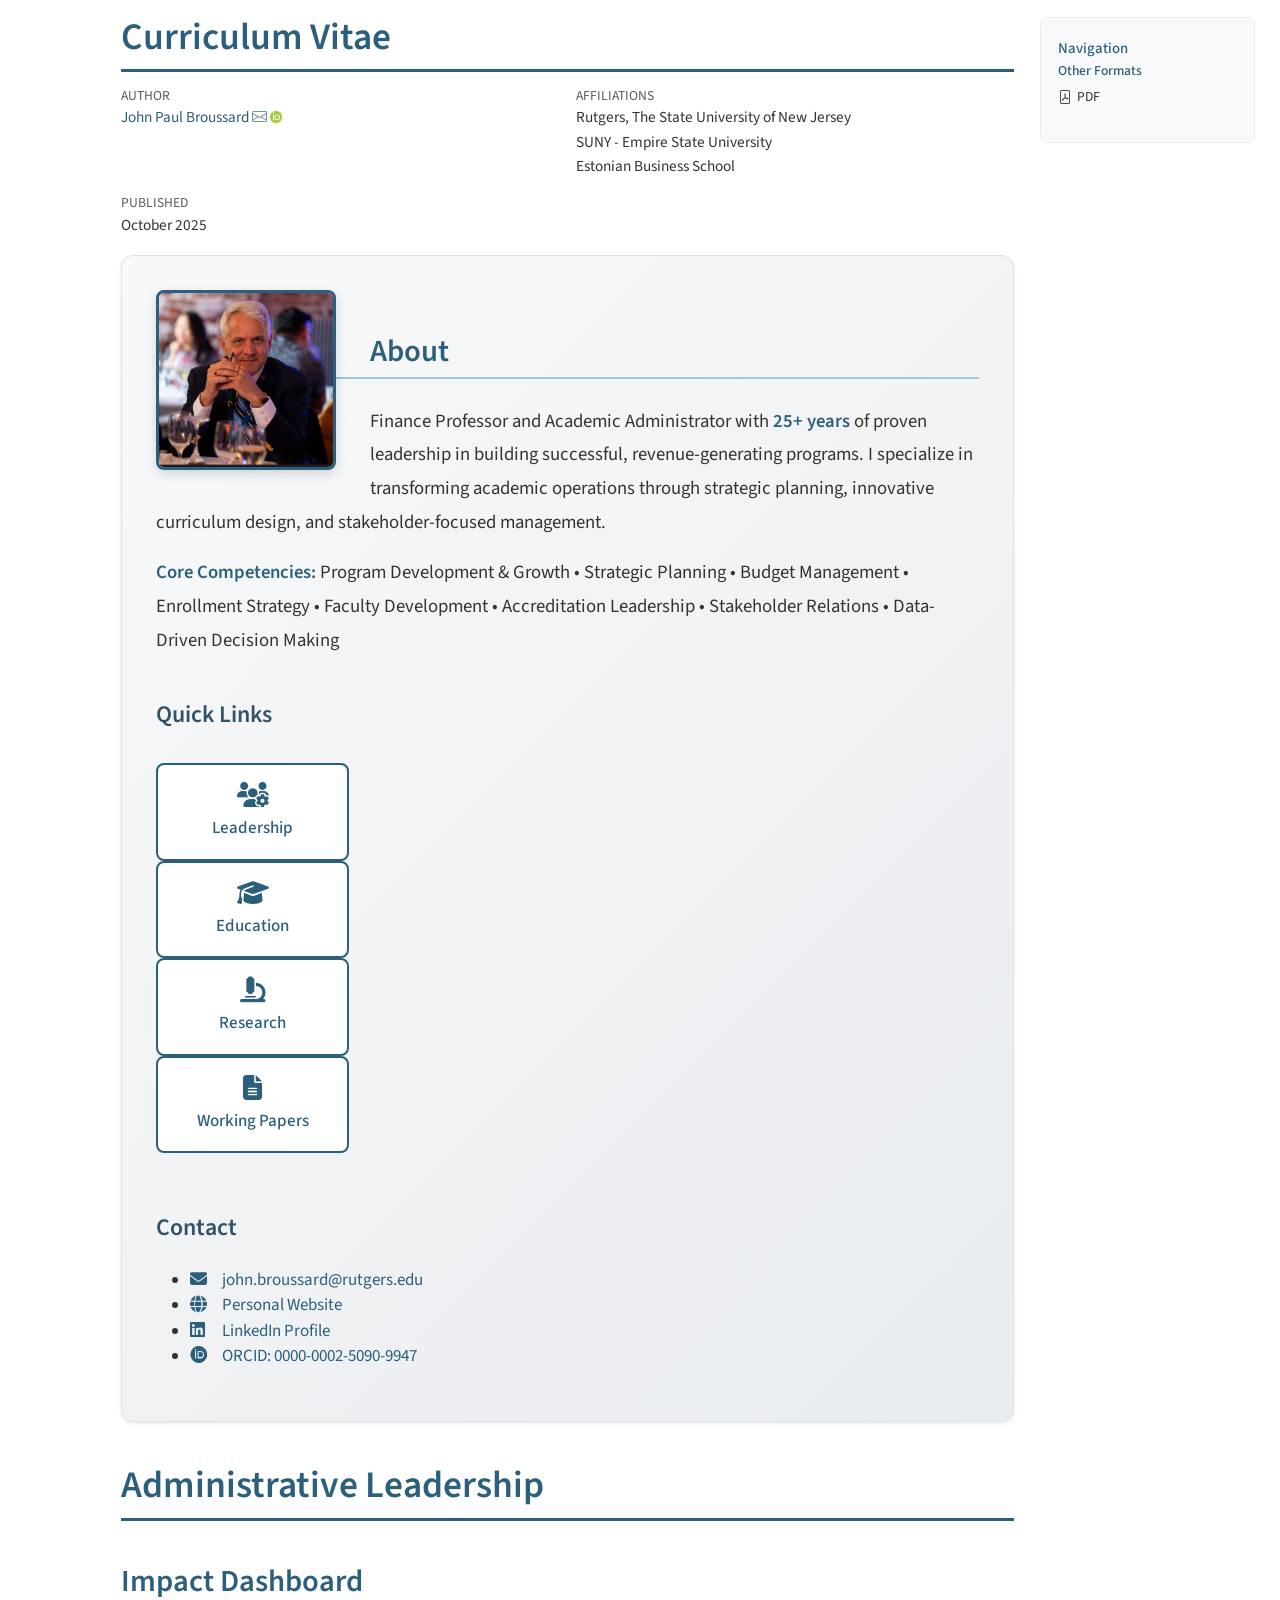
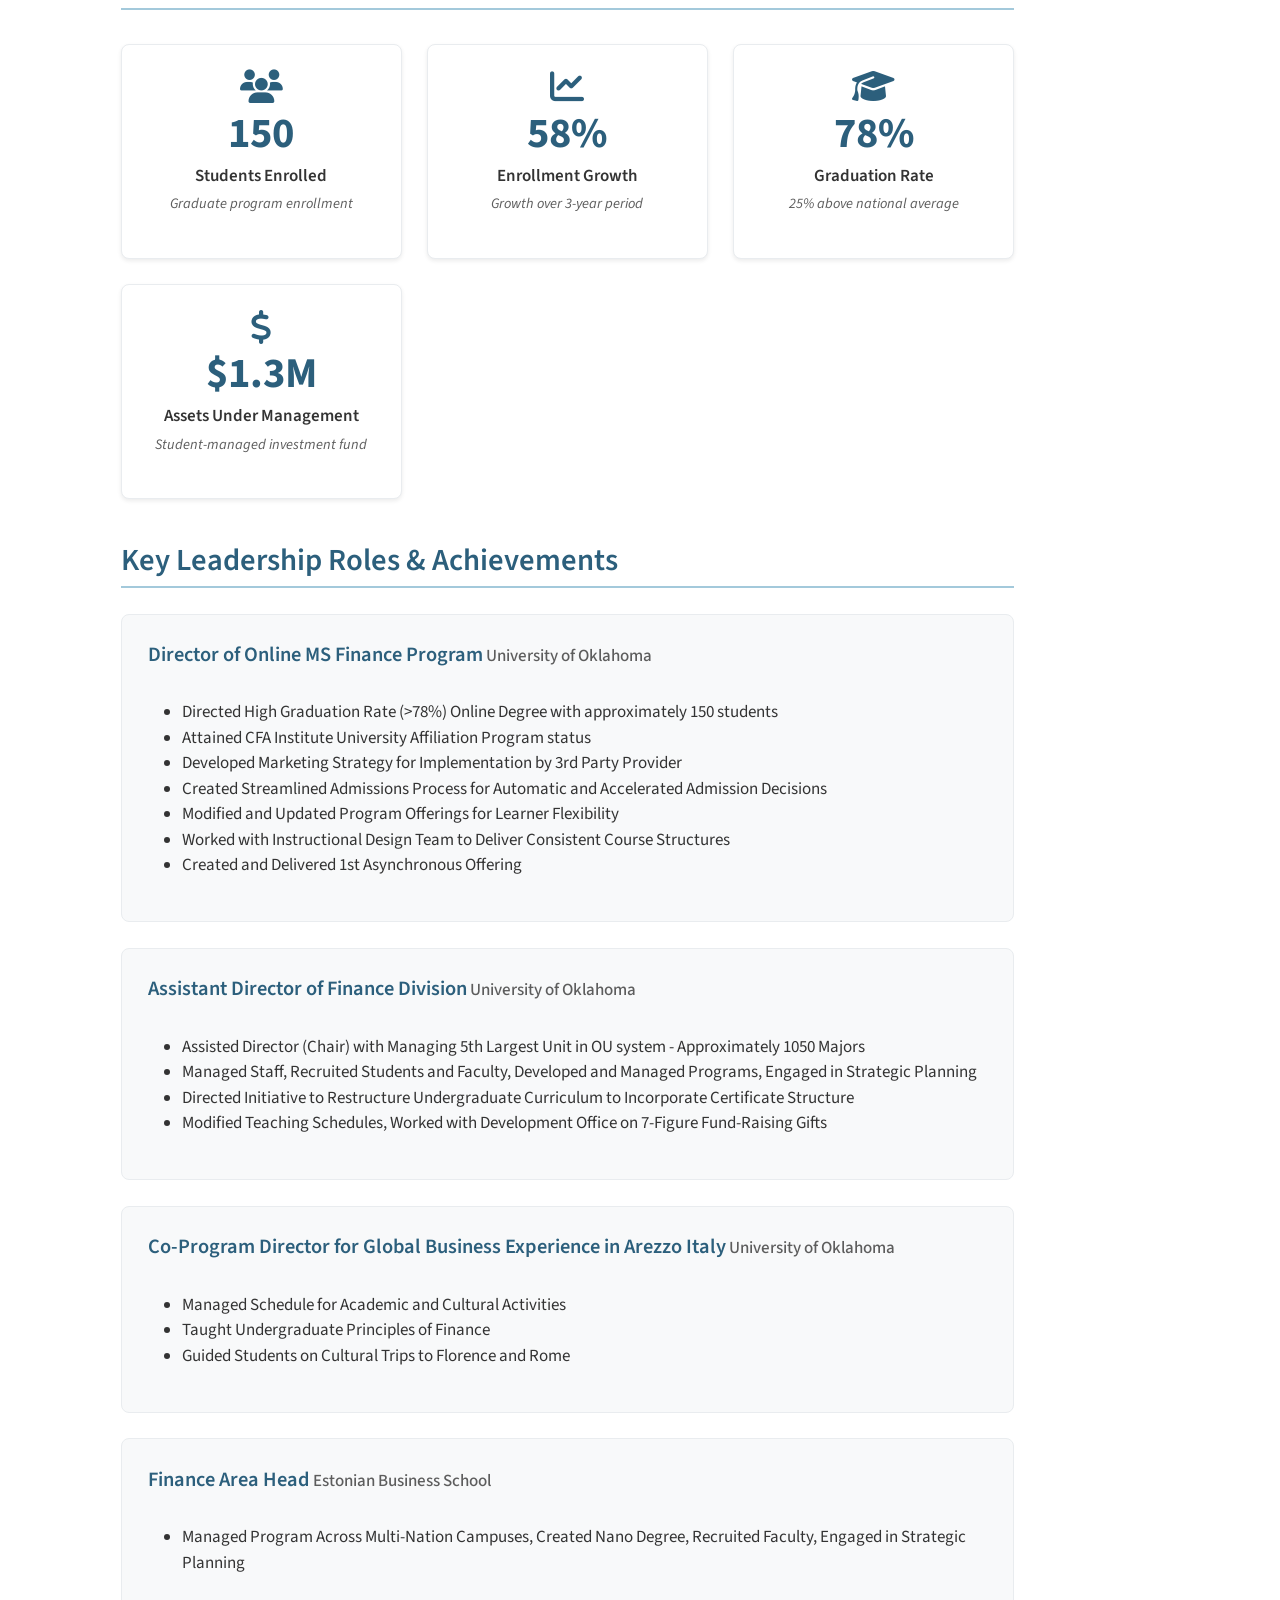
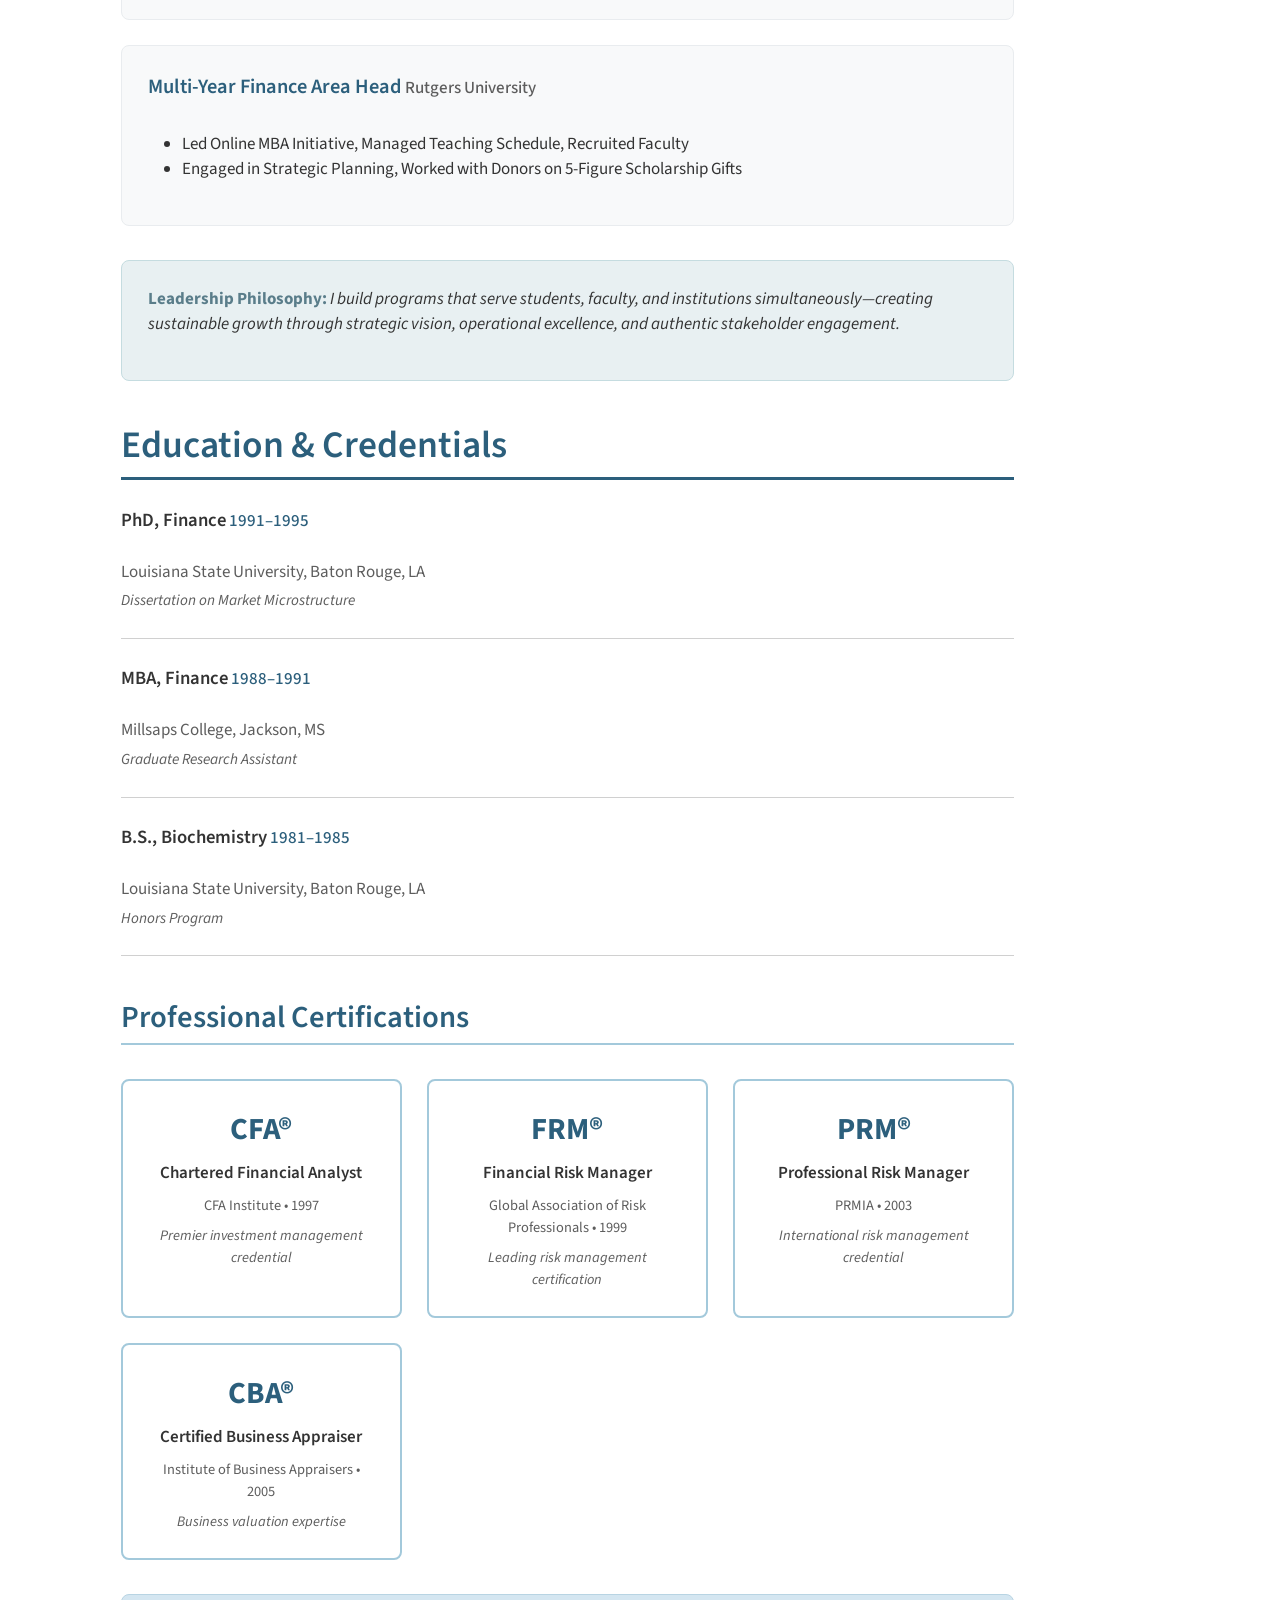
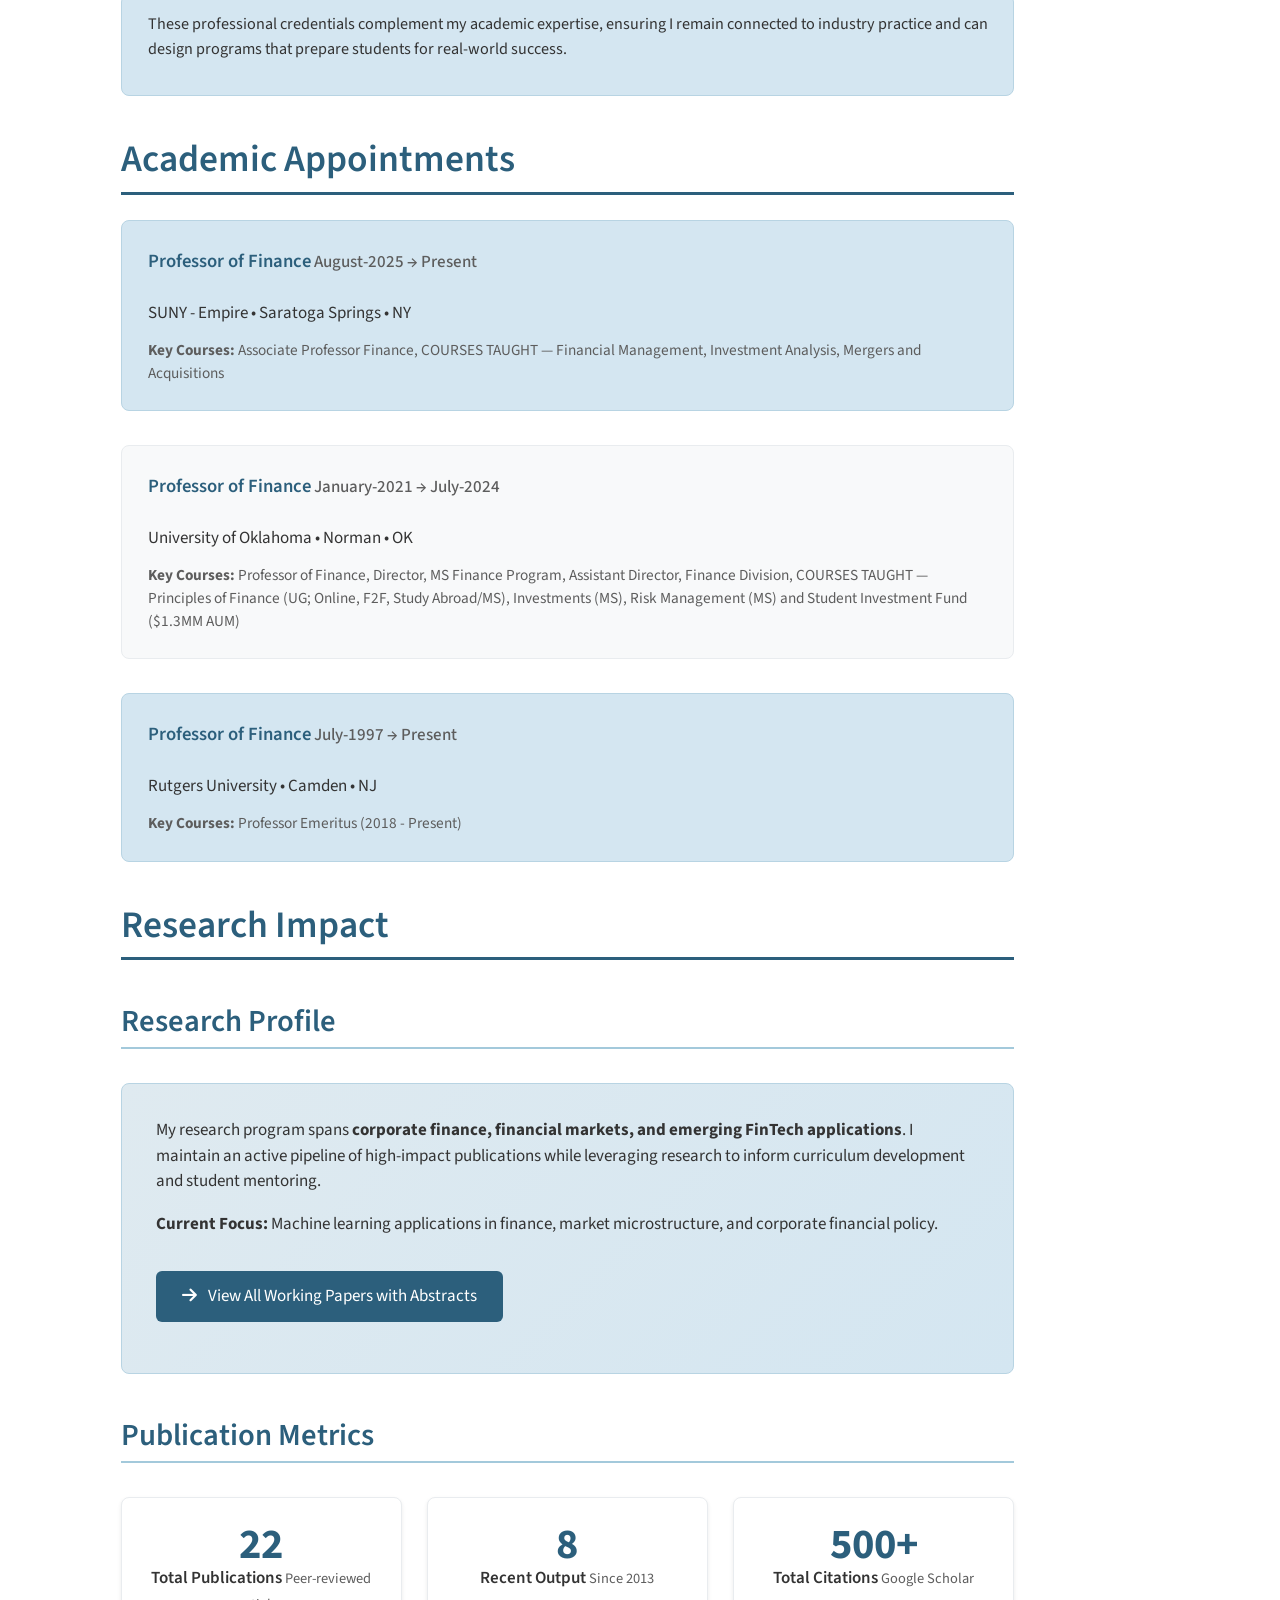
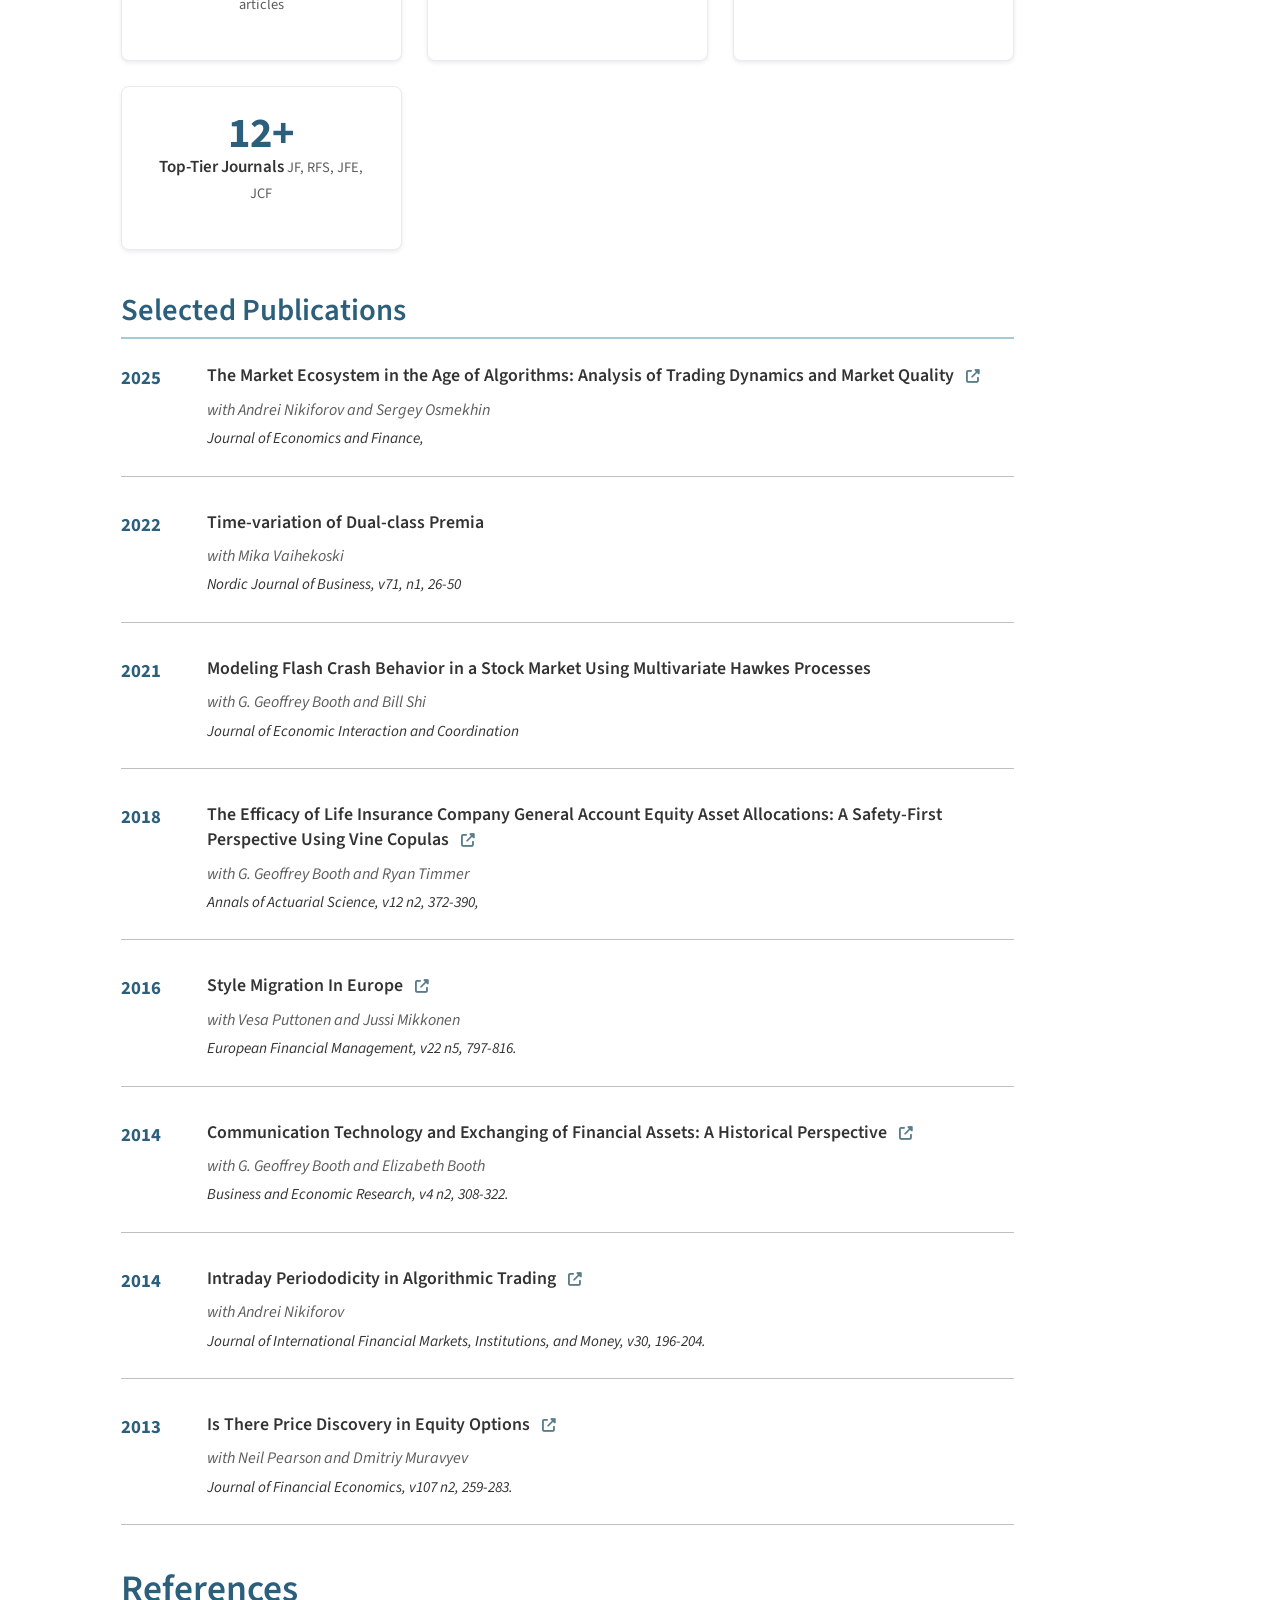
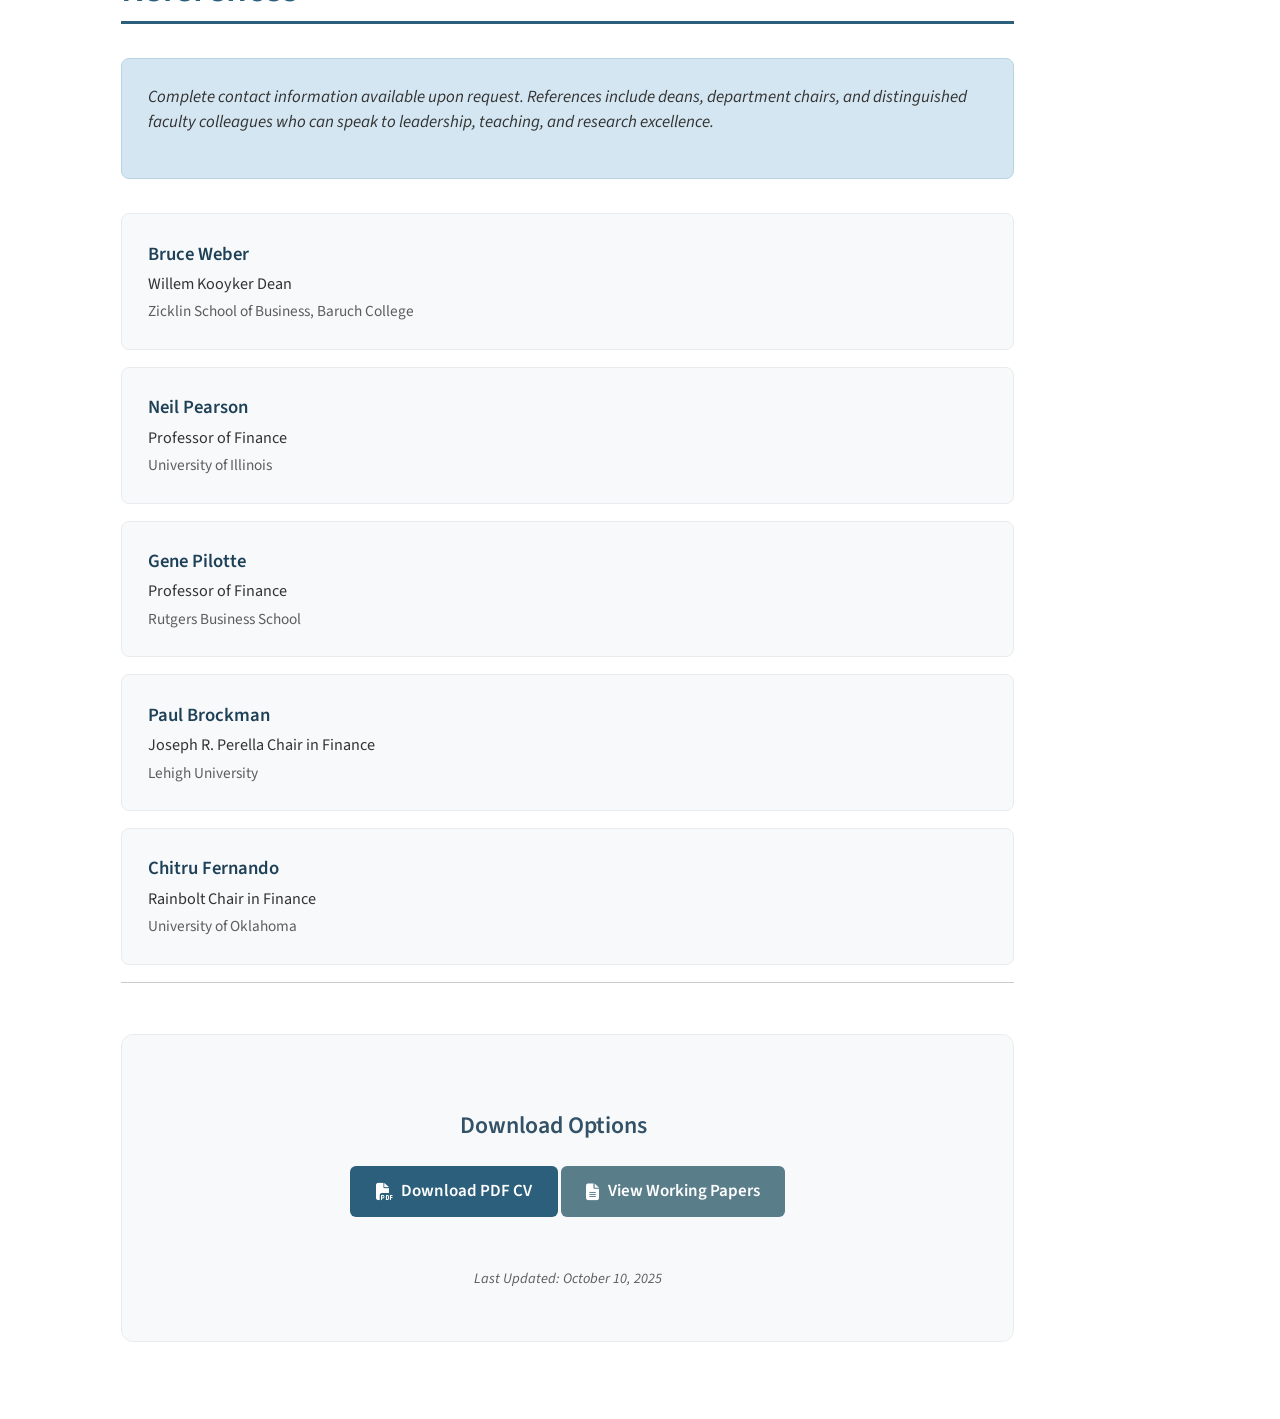
==== commit c8a516c0: "temporary files - I need to add the CV files to gitignore so they are not pushed anymore." ====
--- a/jpbsQuartoCV.html
+++ b/jpbsQuartoCV.html
@@ -384,7 +384,7 @@
 Rutgers University • Camden • NJ
 </div>
 <div class="courses">
-<strong>Key Courses:</strong> Professor Emeritus (2018 - Present), Associate Professor (2003 - 2018), Assistant Professor (1997 - 2003), Director, Financial and Legal Research Institute (2009 - 2010), COURSES TAUGHT — Portfolio Implementation/Equity Trading using TraderEx, Advanced Corporate Valuation using Bloomberg, Equity Investments, Securities and Investments, Statistical Financial Modeling using open source software and data, Investments and Portfolio Management, Advanced Portfolio Management (Simulated Student Managed Fund), Principles of Finance (Fully Asynchronous Online), Financial Management (Fully Asynchronous online and traditional in-class), Applications of Financial Management, and Financial Management and Policy
+<strong>Key Courses:</strong> Professor Emeritus (2018 - Present)
 </div>
 </div>
 </section>
